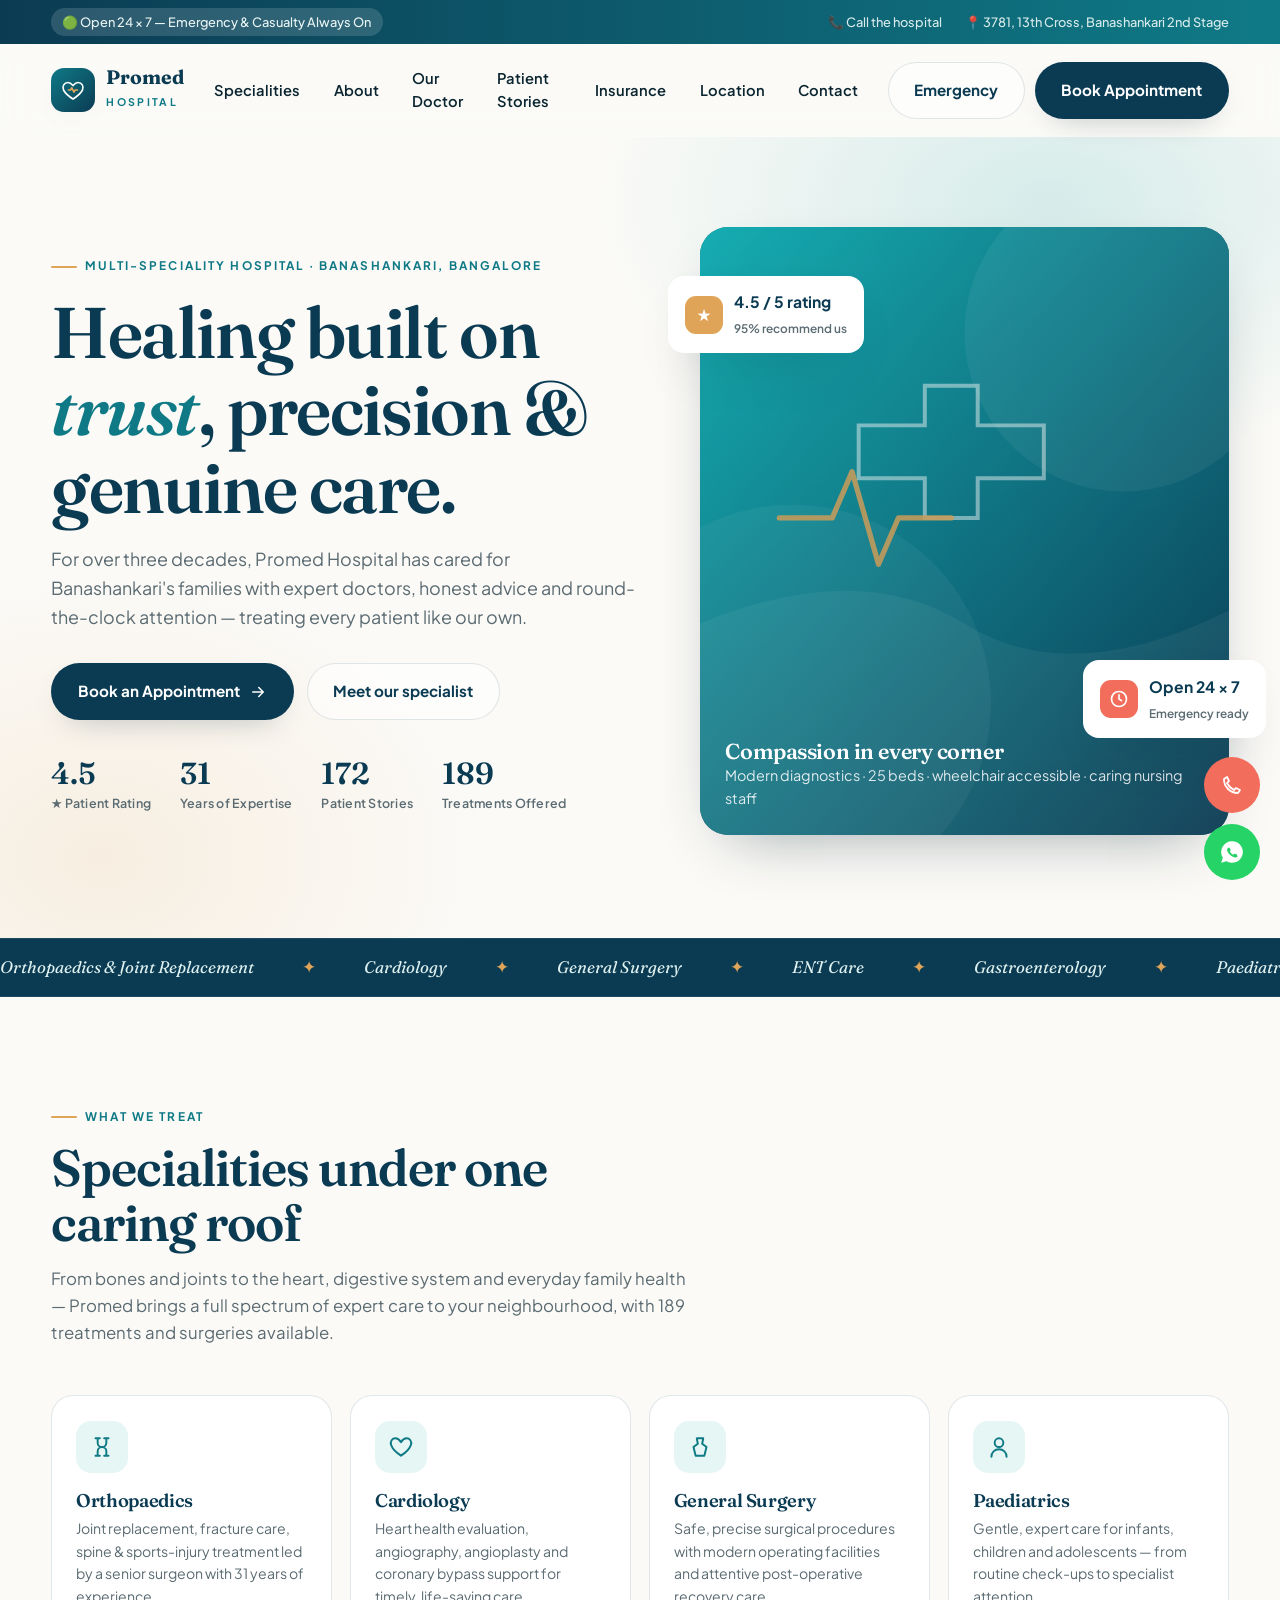
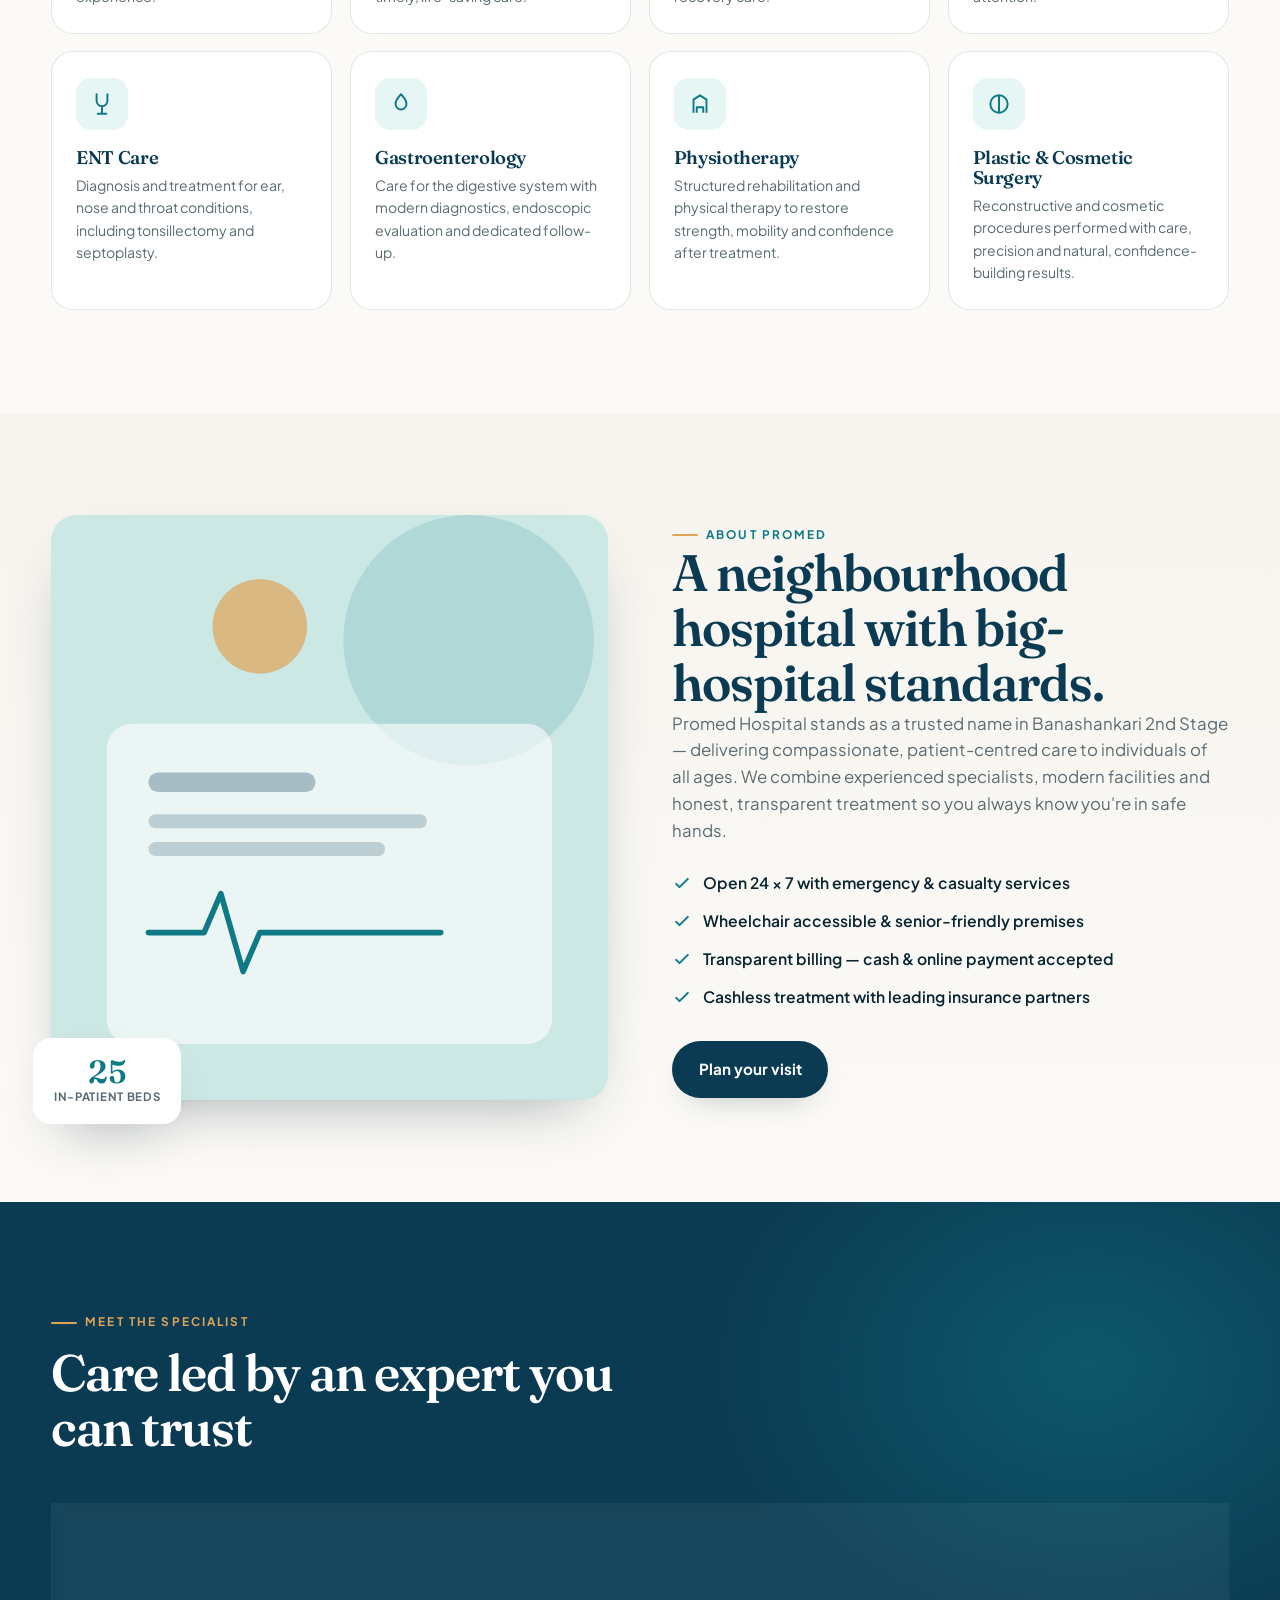
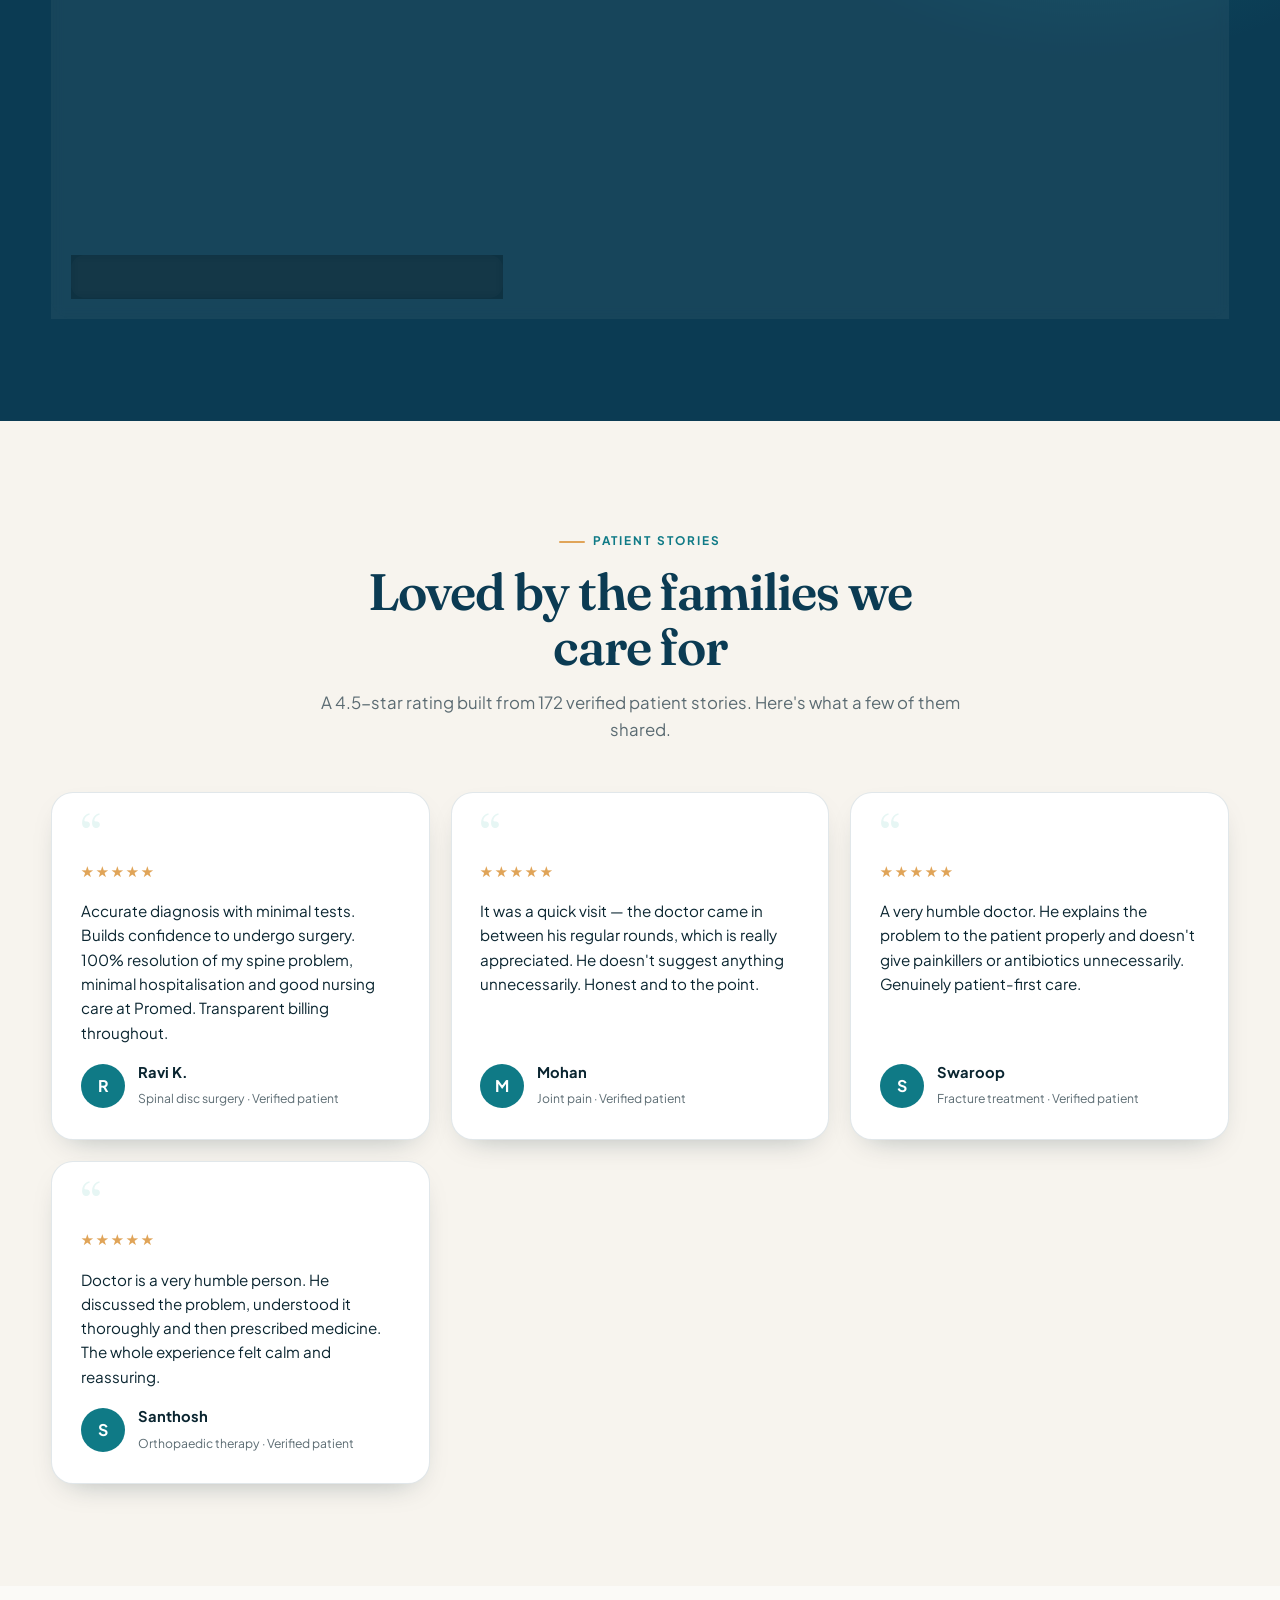
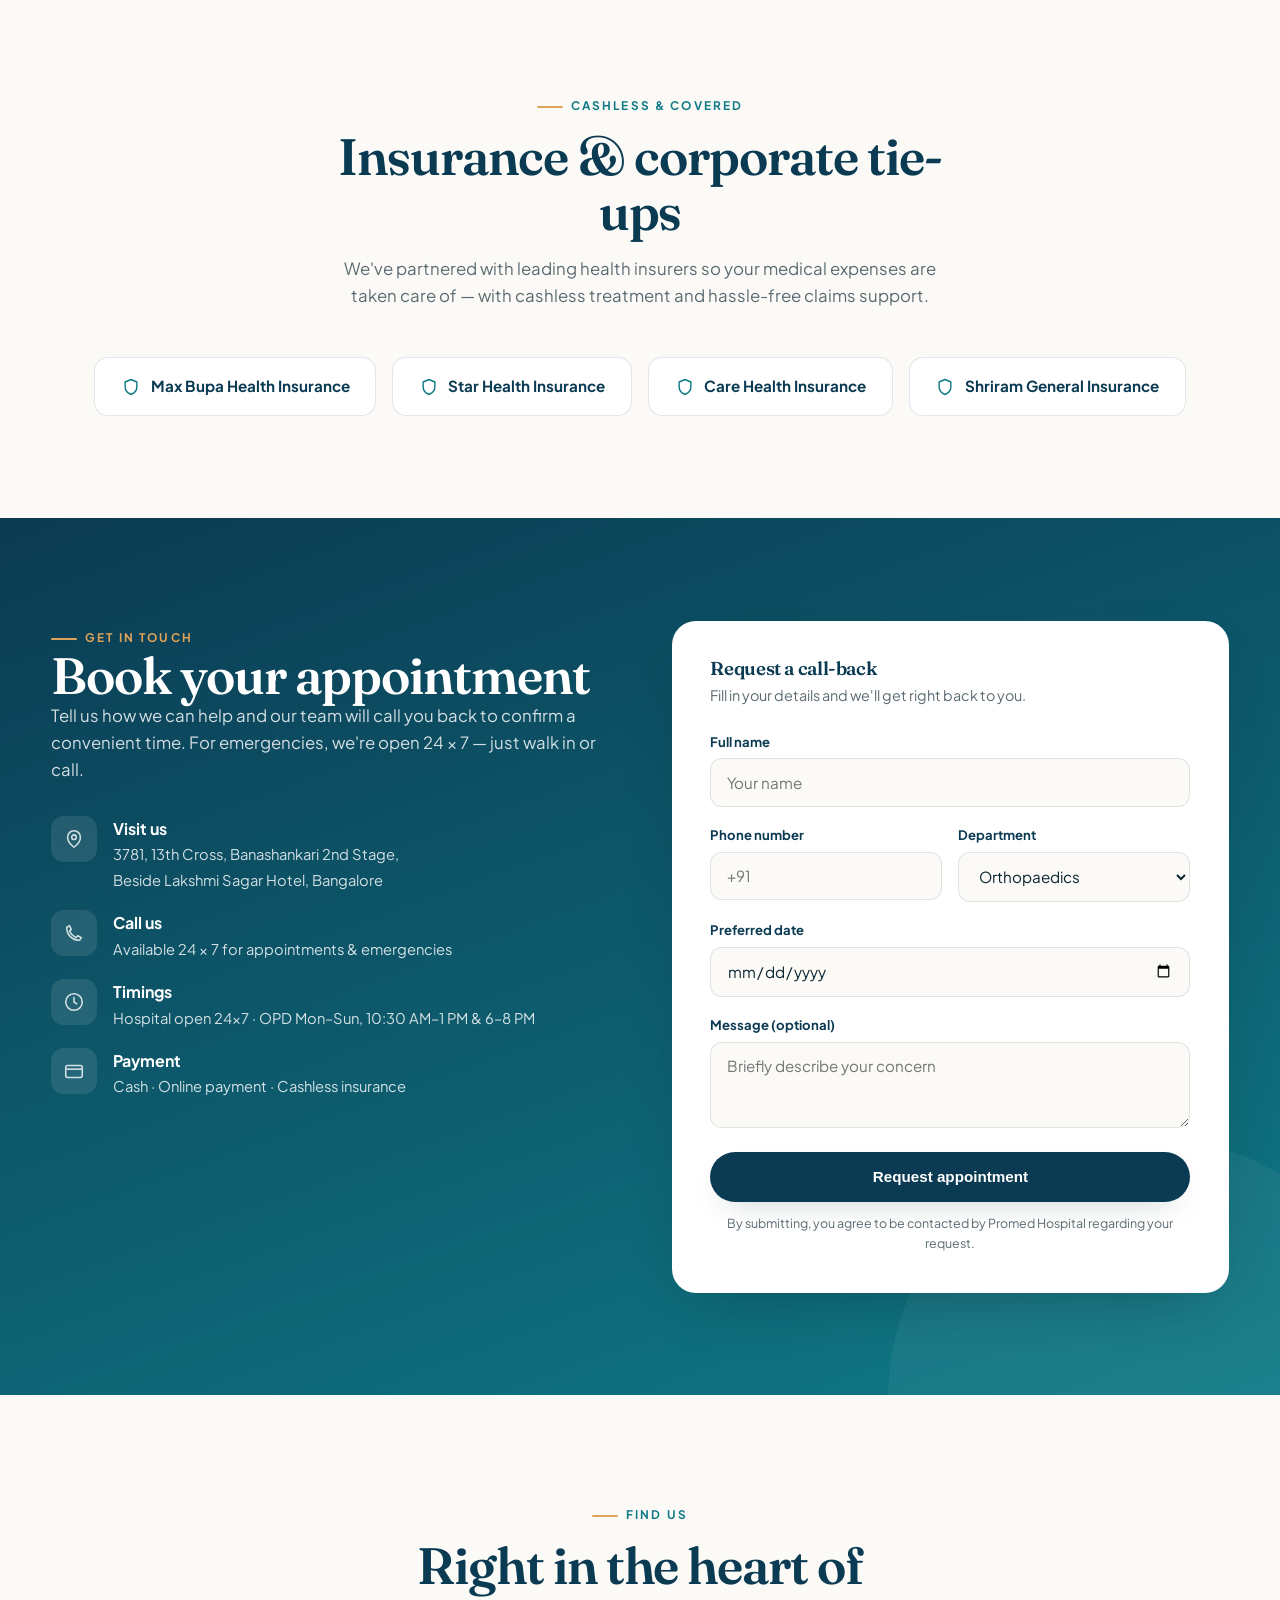
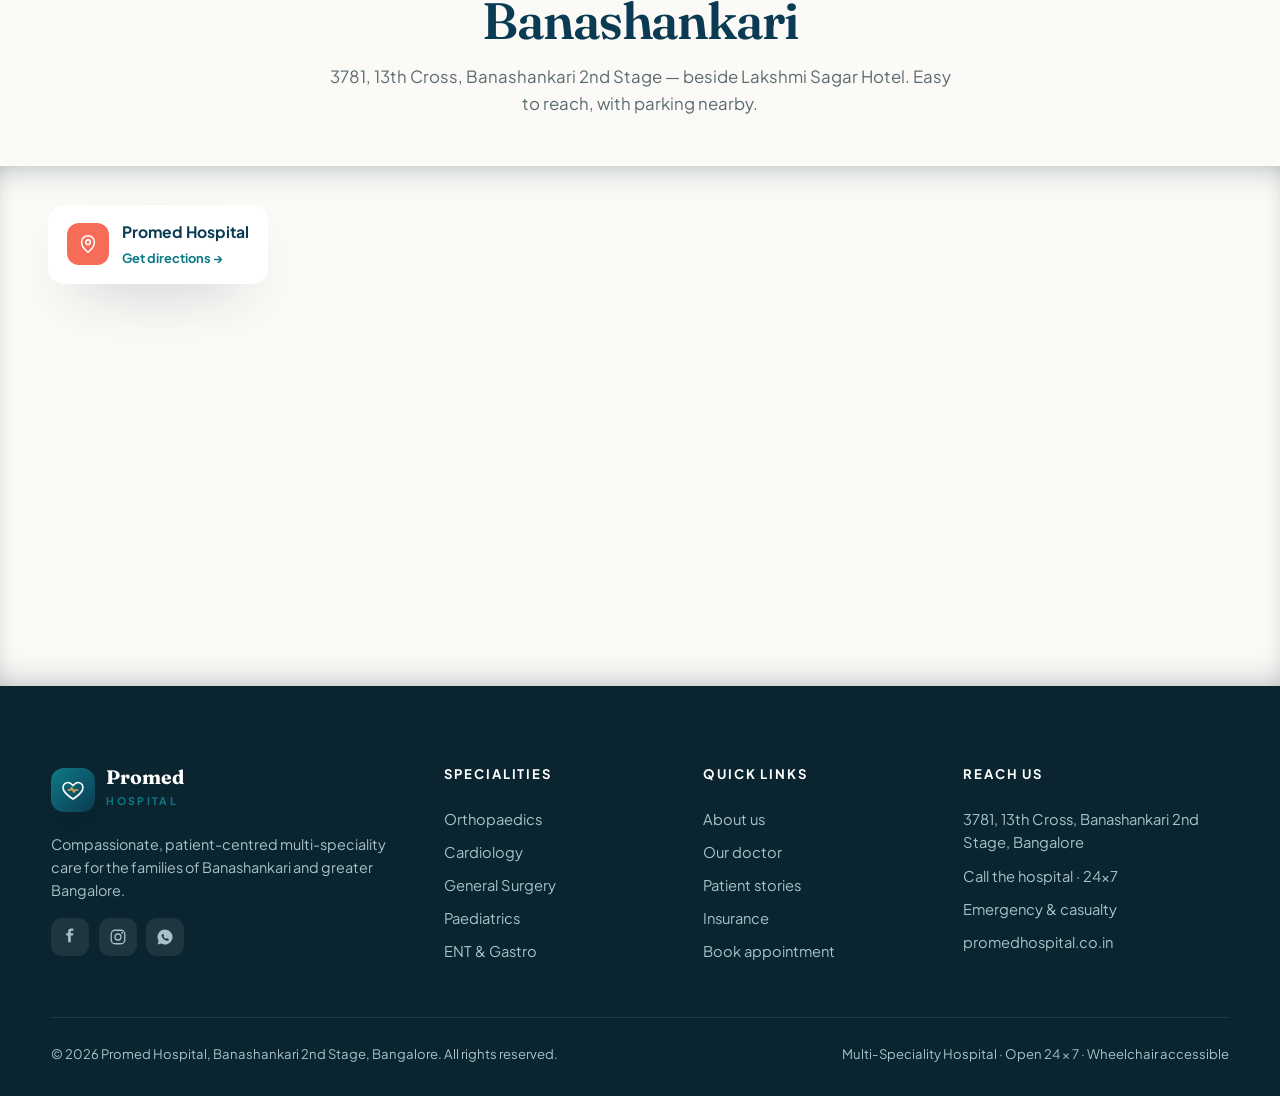
==== index.html @ 7a747cf1 "Add Promed Hospital multi-speciality website Single-file responsive site with hero, specialities, do" ====
<!DOCTYPE html>
<html lang="en">
<head>
<meta charset="UTF-8" />
<meta name="viewport" content="width=device-width, initial-scale=1.0" />
<title>Promed Hospital — Multi-Speciality Care, Banashankari, Bangalore</title>
<meta name="description" content="Promed Hospital, Banashankari 2nd Stage, Bangalore. Multi-speciality 24×7 hospital led by Dr. HP Madhusudan. Orthopaedics, joint replacement, cardiology, ENT & more. Book an appointment today." />
<meta name="theme-color" content="#0b3b53" />
<link rel="preconnect" href="https://fonts.googleapis.com" />
<link rel="preconnect" href="https://fonts.gstatic.com" crossorigin />
<link href="https://fonts.googleapis.com/css2?family=Fraunces:opsz,wght@9..144,400;9..144,500;9..144,600;9..144,700&family=Plus+Jakarta+Sans:wght@400;500;600;700;800&display=swap" rel="stylesheet" />
<style>
:root{
  --ink:#0a2530;
  --deep:#0b3b53;
  --teal:#0f7a86;
  --teal-2:#13a2a6;
  --mint:#e6f6f4;
  --sand:#f7f4ee;
  --gold:#e0a458;
  --coral:#f26d5b;
  --paper:#fbfaf7;
  --white:#ffffff;
  --muted:#5b6b72;
  --line:rgba(11,59,83,.12);
  --shadow:0 24px 60px -30px rgba(10,37,48,.45);
  --shadow-sm:0 12px 32px -18px rgba(10,37,48,.4);
  --r:22px;
  --serif:"Fraunces",Georgia,serif;
  --sans:"Plus Jakarta Sans",system-ui,sans-serif;
}
*{box-sizing:border-box;margin:0;padding:0}
html{scroll-behavior:smooth}
body{
  font-family:var(--sans);
  color:var(--ink);
  background:var(--paper);
  line-height:1.6;
  -webkit-font-smoothing:antialiased;
  overflow-x:hidden;
}
a{color:inherit;text-decoration:none}
img{max-width:100%;display:block}
.wrap{width:min(1180px,92vw);margin-inline:auto}
section{position:relative}
.eyebrow{
  display:inline-flex;align-items:center;gap:.5rem;
  font-size:.74rem;font-weight:700;letter-spacing:.18em;text-transform:uppercase;
  color:var(--teal);
}
.eyebrow::before{content:"";width:26px;height:2px;background:var(--gold);border-radius:2px}
h1,h2,h3{font-family:var(--serif);font-weight:600;line-height:1.08;letter-spacing:-.02em;color:var(--deep)}
h2{font-size:clamp(2rem,4.4vw,3.2rem)}
.lead{color:var(--muted);font-size:1.05rem;max-width:56ch}

/* ---------- buttons ---------- */
.btn{
  display:inline-flex;align-items:center;gap:.6rem;
  padding:.95rem 1.6rem;border-radius:999px;font-weight:700;font-size:.95rem;
  border:1.5px solid transparent;cursor:pointer;transition:.35s cubic-bezier(.2,.8,.2,1);
  white-space:nowrap;
}
.btn-primary{background:var(--deep);color:#fff;box-shadow:var(--shadow-sm)}
.btn-primary:hover{background:var(--teal);transform:translateY(-2px)}
.btn-gold{background:var(--gold);color:#3a2410}
.btn-gold:hover{filter:brightness(1.06);transform:translateY(-2px)}
.btn-ghost{border-color:var(--line);color:var(--deep);background:rgba(255,255,255,.5)}
.btn-ghost:hover{border-color:var(--teal);color:var(--teal)}

/* ---------- top bar ---------- */
.topbar{
  background:linear-gradient(90deg,var(--deep),var(--teal));
  color:#eaf6f5;font-size:.8rem;font-weight:500;
}
.topbar .wrap{display:flex;justify-content:space-between;align-items:center;gap:1rem;padding:.5rem 0;flex-wrap:wrap}
.topbar a{display:inline-flex;align-items:center;gap:.4rem;opacity:.92}
.topbar a:hover{opacity:1}
.topbar .pill{background:rgba(255,255,255,.14);padding:.25rem .7rem;border-radius:999px}

/* ---------- nav ---------- */
header{position:sticky;top:0;z-index:60;transition:.4s}
nav{
  background:rgba(251,250,247,.82);backdrop-filter:blur(14px);
  border-bottom:1px solid transparent;transition:.4s;
}
header.scrolled nav{border-bottom-color:var(--line);box-shadow:0 10px 30px -22px rgba(10,37,48,.5)}
.nav-inner{display:flex;align-items:center;justify-content:space-between;padding:.85rem 0;gap:1rem}
.brand{display:flex;align-items:center;gap:.7rem;font-weight:800}
.brand .mark{
  width:44px;height:44px;border-radius:13px;flex:none;position:relative;
  background:linear-gradient(135deg,var(--teal),var(--deep));
  display:grid;place-items:center;box-shadow:var(--shadow-sm);
}
.brand .mark svg{width:24px;height:24px}
.brand .txt strong{font-family:var(--serif);font-size:1.22rem;color:var(--deep);display:block;line-height:1}
.brand .txt span{font-size:.66rem;letter-spacing:.22em;text-transform:uppercase;color:var(--teal);font-weight:700}
.menu{display:flex;gap:.4rem;align-items:center}
.menu a{padding:.55rem .85rem;border-radius:10px;font-weight:600;font-size:.92rem;color:var(--ink);transition:.25s}
.menu a:hover{background:var(--mint);color:var(--teal)}
.nav-cta{display:flex;gap:.6rem;align-items:center}
.burger{display:none;flex-direction:column;gap:5px;background:none;border:0;cursor:pointer;padding:8px}
.burger span{width:24px;height:2.5px;background:var(--deep);border-radius:2px;transition:.3s}

/* ---------- hero ---------- */
.hero{padding:clamp(3rem,7vw,6rem) 0 clamp(4rem,8vw,7rem);position:relative;overflow:hidden}
.hero::before{
  content:"";position:absolute;inset:0;z-index:-2;
  background:
    radial-gradient(60% 55% at 82% 8%,rgba(19,162,166,.16),transparent 60%),
    radial-gradient(50% 60% at 8% 90%,rgba(224,164,88,.14),transparent 60%);
}
.blob{position:absolute;border-radius:50%;filter:blur(10px);z-index:-1;opacity:.5}
.hero-grid{display:grid;grid-template-columns:1.05fr .95fr;gap:clamp(2rem,5vw,4rem);align-items:center}
.hero h1{font-size:clamp(2.6rem,5.6vw,4.5rem);margin:1.1rem 0 1.2rem}
.hero h1 em{font-style:italic;color:var(--teal);position:relative}
.hero .lead{font-size:1.12rem;margin-bottom:2rem}
.hero-actions{display:flex;gap:.8rem;flex-wrap:wrap;align-items:center}
.trust{display:flex;gap:1.8rem;margin-top:2.4rem;flex-wrap:wrap}
.trust .item{display:flex;flex-direction:column}
.trust .num{font-family:var(--serif);font-size:1.9rem;color:var(--deep);font-weight:600;line-height:1}
.trust .lbl{font-size:.78rem;color:var(--muted);font-weight:600;letter-spacing:.02em;margin-top:.3rem}

/* hero visual */
.hero-visual{position:relative}
.hero-card{
  border-radius:28px;overflow:hidden;position:relative;
  aspect-ratio:4/4.6;box-shadow:var(--shadow);
  background:
    linear-gradient(180deg,rgba(11,59,83,0) 40%,rgba(11,59,83,.72)),
    linear-gradient(135deg,#0f7a86,#0b3b53);
}
.hero-card .scene{position:absolute;inset:0;opacity:.9}
.hero-card .caption{position:absolute;left:0;right:0;bottom:0;padding:1.6rem;color:#fff}
.hero-card .caption h3{color:#fff;font-size:1.35rem}
.hero-card .caption p{font-size:.9rem;opacity:.85}
.float-badge{
  position:absolute;background:var(--white);border-radius:16px;padding:.85rem 1.05rem;
  box-shadow:var(--shadow);display:flex;align-items:center;gap:.7rem;
}
.float-badge .ic{width:38px;height:38px;border-radius:11px;display:grid;place-items:center;flex:none;color:#fff}
.float-badge strong{display:block;font-size:.98rem;color:var(--deep)}
.float-badge small{color:var(--muted);font-size:.74rem;font-weight:600}
.badge-rating{top:8%;left:-6%}
.badge-24{bottom:16%;right:-7%}
@keyframes floaty{0%,100%{transform:translateY(0)}50%{transform:translateY(-11px)}}
.float-badge{animation:floaty 5s ease-in-out infinite}
.badge-24{animation-delay:1.4s}

/* marquee */
.marquee{background:var(--deep);color:#dff1ef;overflow:hidden;padding:.95rem 0;border-block:1px solid rgba(255,255,255,.08)}
.marquee-track{display:flex;gap:3rem;white-space:nowrap;animation:scroll 26s linear infinite;font-family:var(--serif);font-size:1.05rem;font-style:italic}
.marquee-track span{display:inline-flex;align-items:center;gap:3rem}
.marquee-track span::after{content:"✦";color:var(--gold);font-style:normal}
@keyframes scroll{to{transform:translateX(-50%)}}

/* ---------- section shells ---------- */
.sec{padding:clamp(4rem,8vw,7rem) 0}
.sec-head{max-width:640px;margin-bottom:3rem}
.sec-head.center{margin-inline:auto;text-align:center}
.sec-head h2{margin:.8rem 0 1rem}

/* specialties */
.spec-grid{display:grid;grid-template-columns:repeat(auto-fill,minmax(230px,1fr));gap:1.1rem}
.spec{
  background:var(--white);border:1px solid var(--line);border-radius:var(--r);
  padding:1.6rem 1.5rem;transition:.4s cubic-bezier(.2,.8,.2,1);position:relative;overflow:hidden;
}
.spec::after{content:"";position:absolute;left:0;top:0;height:100%;width:4px;background:var(--teal);transform:scaleY(0);transform-origin:bottom;transition:.4s}
.spec:hover{transform:translateY(-6px);box-shadow:var(--shadow);border-color:transparent}
.spec:hover::after{transform:scaleY(1)}
.spec .ic{width:52px;height:52px;border-radius:15px;background:var(--mint);color:var(--teal);display:grid;place-items:center;margin-bottom:1.1rem;transition:.4s}
.spec:hover .ic{background:var(--teal);color:#fff}
.spec h3{font-size:1.15rem;margin-bottom:.4rem}
.spec p{font-size:.88rem;color:var(--muted)}

/* about split */
.about{background:linear-gradient(180deg,var(--sand),var(--paper))}
.about-grid{display:grid;grid-template-columns:1fr 1fr;gap:clamp(2rem,5vw,4.5rem);align-items:center}
.about-media{position:relative}
.about-media .frame{border-radius:26px;overflow:hidden;box-shadow:var(--shadow);aspect-ratio:1/1.05;background:linear-gradient(135deg,#dcefee,#bfe3e1)}
.stat-chip{position:absolute;background:#fff;border-radius:18px;padding:1.1rem 1.3rem;box-shadow:var(--shadow);text-align:center}
.stat-chip .n{font-family:var(--serif);font-size:2rem;color:var(--teal);font-weight:600;line-height:1}
.stat-chip .t{font-size:.72rem;color:var(--muted);font-weight:700;text-transform:uppercase;letter-spacing:.06em}
.about ul.ticks{list-style:none;margin:1.6rem 0 2rem;display:grid;gap:.8rem}
.about ul.ticks li{display:flex;gap:.7rem;font-weight:600;color:var(--ink);font-size:.98rem}
.about ul.ticks li svg{flex:none;color:var(--teal);margin-top:3px}

/* doctor */
.doctor{background:var(--deep);color:#eaf6f5;overflow:hidden}
.doctor::before{content:"";position:absolute;inset:0;background:radial-gradient(50% 60% at 85% 20%,rgba(19,162,166,.28),transparent 60%);z-index:0}
.doctor .wrap{position:relative;z-index:1}
.doctor h2{color:#fff}
.doc-card{
  display:grid;grid-template-columns:.8fr 1.2fr;gap:0;border-radius:var(--r);overflow:hidden;
  background:rgba(255,255,255,.05);border:1px solid rgba(255,255,255,.12);backdrop-filter:blur(6px);
}
.doc-photo{background:linear-gradient(160deg,#13a2a6,#0b3b53);min-height:340px;position:relative;display:grid;place-items:center}
.doc-photo .avatar{width:150px;height:150px;border-radius:50%;background:rgba(255,255,255,.12);border:2px solid rgba(255,255,255,.3);display:grid;place-items:center;font-family:var(--serif);font-size:3.4rem;color:#fff}
.doc-photo .exp{position:absolute;bottom:1.2rem;left:1.2rem;right:1.2rem;background:rgba(10,37,48,.55);border-radius:14px;padding:.7rem 1rem;font-size:.82rem;text-align:center;backdrop-filter:blur(4px)}
.doc-info{padding:clamp(1.6rem,3vw,2.6rem)}
.doc-info h3{color:#fff;font-size:1.8rem}
.doc-info .role{color:var(--gold);font-weight:700;font-size:.9rem;letter-spacing:.04em;margin:.3rem 0 1rem}
.doc-info .qual{opacity:.85;font-size:.95rem;margin-bottom:1.4rem}
.doc-meta{display:flex;gap:1.6rem;flex-wrap:wrap;margin-bottom:1.6rem}
.doc-meta .m .v{font-family:var(--serif);font-size:1.5rem;color:#fff}
.doc-meta .m .k{font-size:.74rem;opacity:.7;text-transform:uppercase;letter-spacing:.06em;font-weight:700}
.doc-hours{background:rgba(255,255,255,.07);border-radius:12px;padding:.9rem 1.1rem;font-size:.88rem;margin-bottom:1.5rem;display:flex;gap:.7rem;align-items:center}

/* stories */
.stories{background:var(--sand)}
.story-grid{display:grid;grid-template-columns:repeat(auto-fit,minmax(300px,1fr));gap:1.3rem}
.story{
  background:#fff;border-radius:var(--r);padding:1.8rem;box-shadow:var(--shadow-sm);
  border:1px solid var(--line);display:flex;flex-direction:column;gap:1rem;position:relative;
}
.story .quote{font-family:var(--serif);font-size:3.4rem;color:var(--mint);line-height:.5;height:22px}
.story p{font-size:.95rem;color:var(--ink)}
.story .who{display:flex;align-items:center;gap:.8rem;margin-top:auto}
.story .who .av{width:44px;height:44px;border-radius:50%;background:var(--teal);color:#fff;display:grid;place-items:center;font-weight:700;flex:none}
.story .who strong{display:block;font-size:.92rem}
.story .who small{color:var(--muted);font-size:.76rem}
.stars{color:var(--gold);font-size:.9rem;letter-spacing:2px}

/* insurance */
.ins-grid{display:flex;flex-wrap:wrap;gap:1rem;justify-content:center}
.ins{
  background:#fff;border:1px solid var(--line);border-radius:14px;padding:1rem 1.6rem;font-weight:700;
  color:var(--deep);display:flex;align-items:center;gap:.6rem;transition:.3s;font-size:.95rem;
}
.ins:hover{border-color:var(--teal);color:var(--teal);transform:translateY(-3px)}
.ins svg{color:var(--teal)}

/* appointment / contact */
.book{background:linear-gradient(160deg,var(--deep),var(--teal));color:#fff;overflow:hidden;position:relative}
.book::after{content:"";position:absolute;right:-10%;bottom:-30%;width:520px;height:520px;border-radius:50%;background:rgba(255,255,255,.05)}
.book-grid{display:grid;grid-template-columns:1fr 1fr;gap:clamp(2rem,5vw,4rem);align-items:start;position:relative;z-index:1}
.book h2{color:#fff}
.book .lead{color:rgba(255,255,255,.82)}
.contact-list{display:grid;gap:1.1rem;margin-top:2rem}
.contact-list .row{display:flex;gap:1rem;align-items:flex-start}
.contact-list .ic{width:46px;height:46px;border-radius:13px;background:rgba(255,255,255,.12);display:grid;place-items:center;flex:none}
.contact-list .row strong{display:block;font-size:1rem}
.contact-list .row span{opacity:.82;font-size:.92rem}
form.card{background:#fff;border-radius:24px;padding:clamp(1.6rem,3vw,2.4rem);box-shadow:var(--shadow);color:var(--ink)}
form.card h3{color:var(--deep);margin-bottom:.3rem}
form.card p.sub{color:var(--muted);font-size:.9rem;margin-bottom:1.5rem}
.field{margin-bottom:1.1rem}
.field label{display:block;font-size:.82rem;font-weight:700;color:var(--deep);margin-bottom:.4rem}
.field input,.field select,.field textarea{
  width:100%;padding:.85rem 1rem;border:1.5px solid var(--line);border-radius:12px;
  font-family:inherit;font-size:.95rem;background:var(--paper);transition:.25s;color:var(--ink);
}
.field input:focus,.field select:focus,.field textarea:focus{outline:none;border-color:var(--teal);background:#fff;box-shadow:0 0 0 4px rgba(19,162,166,.12)}
.two{display:grid;grid-template-columns:1fr 1fr;gap:1rem}
.form-note{font-size:.78rem;color:var(--muted);margin-top:.8rem;text-align:center}
.form-ok{display:none;background:var(--mint);color:var(--teal);border-radius:12px;padding:1rem;font-weight:600;font-size:.92rem;margin-top:1rem;text-align:center}

/* map */
.mapsec{padding:clamp(4rem,8vw,7rem) 0 0}
.map-frame{position:relative;margin-top:1rem;height:clamp(340px,50vw,520px);width:100%;overflow:hidden;filter:saturate(1.05)}
.map-frame iframe{width:100%;height:100%;display:block;filter:grayscale(.15) contrast(1.03)}
.map-frame::before{content:"";position:absolute;inset:0;pointer-events:none;box-shadow:inset 0 18px 40px -30px rgba(10,37,48,.6),inset 0 -18px 40px -30px rgba(10,37,48,.6);z-index:2}
.map-pin{
  position:absolute;left:clamp(1rem,4vw,3rem);top:clamp(1rem,4vw,2.4rem);z-index:3;
  background:#fff;border-radius:16px;padding:.9rem 1.2rem;box-shadow:var(--shadow);
  display:flex;align-items:center;gap:.8rem;transition:.3s;
}
.map-pin:hover{transform:translateY(-3px)}
.map-pin .mp-ic{width:42px;height:42px;border-radius:12px;background:var(--coral);display:grid;place-items:center;flex:none}
.map-pin strong{display:block;font-size:.98rem;color:var(--deep)}
.map-pin small{color:var(--teal);font-size:.8rem;font-weight:700}

/* footer */
footer{background:var(--ink);color:#a9c2c9;padding:clamp(3rem,6vw,5rem) 0 2rem}
.foot-grid{display:grid;grid-template-columns:1.6fr 1fr 1fr 1.2fr;gap:2.4rem;margin-bottom:3rem}
footer h4{color:#fff;font-family:var(--sans);font-size:.82rem;letter-spacing:.14em;text-transform:uppercase;margin-bottom:1.2rem;font-weight:700}
footer a{display:block;padding:.3rem 0;font-size:.92rem;transition:.25s}
footer a:hover{color:var(--teal-2)}
.foot-brand .brand .txt strong{color:#fff}
.foot-brand p{font-size:.9rem;margin:1rem 0;max-width:34ch}
.socials{display:flex;gap:.6rem}
.socials a{width:38px;height:38px;border-radius:11px;background:rgba(255,255,255,.08);display:grid;place-items:center;padding:0}
.socials a:hover{background:var(--teal)}
.foot-bottom{border-top:1px solid rgba(255,255,255,.1);padding-top:1.6rem;display:flex;justify-content:space-between;gap:1rem;flex-wrap:wrap;font-size:.82rem}

/* floating call */
.fab{position:fixed;right:20px;bottom:20px;z-index:70;display:flex;flex-direction:column;gap:.7rem}
.fab a{width:56px;height:56px;border-radius:50%;display:grid;place-items:center;box-shadow:var(--shadow);color:#fff;transition:.3s}
.fab .call{background:var(--coral)}
.fab .wa{background:#25d366}
.fab a:hover{transform:scale(1.08)}
.fab a::after{content:attr(data-tip);position:absolute;right:66px;background:var(--ink);color:#fff;font-size:.76rem;padding:.4rem .7rem;border-radius:8px;white-space:nowrap;opacity:0;pointer-events:none;transition:.25s;font-weight:600}
.fab a:hover::after{opacity:1}

/* reveal */
.reveal{opacity:0;transform:translateY(28px);transition:.8s cubic-bezier(.2,.8,.2,1)}
.reveal.in{opacity:1;transform:none}

/* responsive */
@media(max-width:960px){
  .hero-grid,.about-grid,.book-grid,.doc-card{grid-template-columns:1fr}
  .doc-photo{min-height:260px}
  .foot-grid{grid-template-columns:1fr 1fr}
  .badge-rating{left:2%}
  .badge-24{right:2%}
}
@media(max-width:720px){
  .menu,.nav-cta .btn-ghost{display:none}
  .burger{display:flex}
  .menu.open{display:flex;position:absolute;top:100%;left:0;right:0;flex-direction:column;background:var(--paper);padding:1rem 6vw 1.4rem;border-bottom:1px solid var(--line);box-shadow:var(--shadow)}
  .menu.open a{padding:.8rem 0;border-bottom:1px solid var(--line)}
  .two{grid-template-columns:1fr}
  .foot-grid{grid-template-columns:1fr}
  .topbar .wrap{justify-content:center}
  .hero h1{font-size:2.5rem}
}
@media(prefers-reduced-motion:reduce){*{animation:none!important;transition:none!important}.reveal{opacity:1;transform:none}}
</style>
</head>
<body>

<!-- top bar -->
<div class="topbar">
  <div class="wrap">
    <span class="pill">🟢 Open 24 × 7 — Emergency &amp; Casualty Always On</span>
    <div style="display:flex;gap:1.4rem;flex-wrap:wrap">
      <a href="tel:+918000000000">📞 Call the hospital</a>
      <a href="https://maps.google.com/?q=Promed+Hospital+Banashankari+2nd+Stage+Bangalore" target="_blank" rel="noopener">📍 3781, 13th Cross, Banashankari 2nd Stage</a>
    </div>
  </div>
</div>

<!-- nav -->
<header id="top">
  <nav>
    <div class="wrap nav-inner">
      <a href="#top" class="brand">
        <span class="mark">
          <svg viewBox="0 0 24 24" fill="none"><path d="M12 21s-7-4.35-9.5-9C1 8.5 3 4.5 7 4.5c2 0 3.4 1.2 5 3 1.6-1.8 3-3 5-3 4 0 6 4 4.5 7.5C19 16.65 12 21 12 21Z" stroke="#fff" stroke-width="1.6"/><path d="M7.5 12h2l1.2-2.2L13 14l1.2-2h2.3" stroke="#e0a458" stroke-width="1.7" stroke-linecap="round" stroke-linejoin="round"/></svg>
        </span>
        <span class="txt"><strong>Promed</strong><span>Hospital</span></span>
      </a>
      <div class="menu" id="menu">
        <a href="#specialties">Specialities</a>
        <a href="#about">About</a>
        <a href="#doctor">Our Doctor</a>
        <a href="#stories">Patient Stories</a>
        <a href="#insurance">Insurance</a>
        <a href="#map">Location</a>
        <a href="#book">Contact</a>
      </div>
      <div class="nav-cta">
        <a href="tel:+918000000000" class="btn btn-ghost">Emergency</a>
        <a href="#book" class="btn btn-primary">Book Appointment</a>
        <button class="burger" id="burger" aria-label="Menu"><span></span><span></span><span></span></button>
      </div>
    </div>
  </nav>
</header>

<!-- hero -->
<section class="hero">
  <div class="wrap hero-grid">
    <div class="hero-copy reveal">
      <span class="eyebrow">Multi-Speciality Hospital · Banashankari, Bangalore</span>
      <h1>Healing built on <em>trust</em>, precision &amp; genuine care.</h1>
      <p class="lead">For over three decades, Promed Hospital has cared for Banashankari's families with expert doctors, honest advice and round-the-clock attention — treating every patient like our own.</p>
      <div class="hero-actions">
        <a href="#book" class="btn btn-primary">Book an Appointment
          <svg width="18" height="18" viewBox="0 0 24 24" fill="none"><path d="M5 12h14M13 6l6 6-6 6" stroke="currentColor" stroke-width="2" stroke-linecap="round" stroke-linejoin="round"/></svg>
        </a>
        <a href="#doctor" class="btn btn-ghost">Meet our specialist</a>
      </div>
      <div class="trust">
        <div class="item"><span class="num" data-count="4.5" data-dec="1">4.5</span><span class="lbl">★ Patient Rating</span></div>
        <div class="item"><span class="num" data-count="31">31</span><span class="lbl">Years of Expertise</span></div>
        <div class="item"><span class="num" data-count="172">172</span><span class="lbl">Patient Stories</span></div>
        <div class="item"><span class="num" data-count="189">189</span><span class="lbl">Treatments Offered</span></div>
      </div>
    </div>
    <div class="hero-visual reveal">
      <div class="hero-card">
        <svg class="scene" viewBox="0 0 400 460" preserveAspectRatio="xMidYMid slice" xmlns="http://www.w3.org/2000/svg">
          <defs>
            <linearGradient id="g1" x1="0" y1="0" x2="1" y2="1"><stop offset="0" stop-color="#17b3b7"/><stop offset="1" stop-color="#0b3b53"/></linearGradient>
          </defs>
          <rect width="400" height="460" fill="url(#g1)"/>
          <circle cx="320" cy="80" r="120" fill="#ffffff" opacity="0.06"/>
          <circle cx="70" cy="360" r="150" fill="#ffffff" opacity="0.05"/>
          <path d="M0 300 Q120 250 200 300 T400 290 V460 H0 Z" fill="#ffffff" opacity="0.06"/>
          <g stroke="#ffffff" stroke-width="3" opacity="0.5" fill="none">
            <path d="M120 150 h50 v-30 h40 v30 h50 v40 h-50 v30 h-40 v-30 h-50 z"/>
          </g>
          <g opacity="0.85">
            <path d="M60 220 h40 l15 -35 20 70 15 -35 h40" stroke="#e0a458" stroke-width="4" fill="none" stroke-linecap="round" stroke-linejoin="round"/>
          </g>
        </svg>
        <div class="caption">
          <h3>Compassion in every corner</h3>
          <p>Modern diagnostics · 25 beds · wheelchair accessible · caring nursing staff</p>
        </div>
      </div>
      <div class="float-badge badge-rating">
        <span class="ic" style="background:var(--gold)">★</span>
        <span><strong>4.5 / 5 rating</strong><small>95% recommend us</small></span>
      </div>
      <div class="float-badge badge-24">
        <span class="ic" style="background:var(--coral)">
          <svg width="20" height="20" viewBox="0 0 24 24" fill="none"><path d="M12 7v5l3 2" stroke="#fff" stroke-width="2" stroke-linecap="round"/><circle cx="12" cy="12" r="9" stroke="#fff" stroke-width="2"/></svg>
        </span>
        <span><strong>Open 24 × 7</strong><small>Emergency ready</small></span>
      </div>
    </div>
  </div>
</section>

<!-- marquee -->
<div class="marquee" aria-hidden="true">
  <div class="marquee-track">
    <span>Orthopaedics &amp; Joint Replacement</span><span>Cardiology</span><span>General Surgery</span><span>ENT Care</span><span>Gastroenterology</span><span>Paediatrics</span><span>Physiotherapy</span><span>Plastic &amp; Cosmetic Surgery</span>
    <span>Orthopaedics &amp; Joint Replacement</span><span>Cardiology</span><span>General Surgery</span><span>ENT Care</span><span>Gastroenterology</span><span>Paediatrics</span><span>Physiotherapy</span><span>Plastic &amp; Cosmetic Surgery</span>
  </div>
</div>

<!-- specialties -->
<section class="sec" id="specialties">
  <div class="wrap">
    <div class="sec-head reveal">
      <span class="eyebrow">What we treat</span>
      <h2>Specialities under one caring roof</h2>
      <p class="lead">From bones and joints to the heart, digestive system and everyday family health — Promed brings a full spectrum of expert care to your neighbourhood, with 189 treatments and surgeries available.</p>
    </div>
    <div class="spec-grid">
      <article class="spec reveal">
        <div class="ic"><svg width="26" height="26" viewBox="0 0 24 24" fill="none"><path d="M8 4v4a4 4 0 0 0 8 0V4M8 20v-4a4 4 0 0 1 8 0v4M6 4h4M14 4h4M6 20h4M14 20h4" stroke="currentColor" stroke-width="1.8" stroke-linecap="round"/></svg></div>
        <h3>Orthopaedics</h3>
        <p>Joint replacement, fracture care, spine &amp; sports-injury treatment led by a senior surgeon with 31 years of experience.</p>
      </article>
      <article class="spec reveal">
        <div class="ic"><svg width="26" height="26" viewBox="0 0 24 24" fill="none"><path d="M12 20s-7-4.5-9-9.5C1.5 6.5 4 4 7 4c2 0 3.5 1.5 5 3.5C13.5 5.5 15 4 17 4c3 0 5.5 2.5 4 6.5-2 5-9 9.5-9 9.5Z" stroke="currentColor" stroke-width="1.8" stroke-linejoin="round"/></svg></div>
        <h3>Cardiology</h3>
        <p>Heart health evaluation, angiography, angioplasty and coronary bypass support for timely, life-saving care.</p>
      </article>
      <article class="spec reveal">
        <div class="ic"><svg width="26" height="26" viewBox="0 0 24 24" fill="none"><path d="M9 4h6l-1 5 4 3-2 8H8l-2-8 4-3-1-5Z" stroke="currentColor" stroke-width="1.8" stroke-linejoin="round"/></svg></div>
        <h3>General Surgery</h3>
        <p>Safe, precise surgical procedures with modern operating facilities and attentive post-operative recovery care.</p>
      </article>
      <article class="spec reveal">
        <div class="ic"><svg width="26" height="26" viewBox="0 0 24 24" fill="none"><circle cx="12" cy="8" r="4" stroke="currentColor" stroke-width="1.8"/><path d="M5 21c0-4 3-7 7-7s7 3 7 7" stroke="currentColor" stroke-width="1.8" stroke-linecap="round"/></svg></div>
        <h3>Paediatrics</h3>
        <p>Gentle, expert care for infants, children and adolescents — from routine check-ups to specialist attention.</p>
      </article>
      <article class="spec reveal">
        <div class="ic"><svg width="26" height="26" viewBox="0 0 24 24" fill="none"><path d="M7 3v6a5 5 0 0 0 10 0V3M12 14v7M8 21h8" stroke="currentColor" stroke-width="1.8" stroke-linecap="round"/></svg></div>
        <h3>ENT Care</h3>
        <p>Diagnosis and treatment for ear, nose and throat conditions, including tonsillectomy and septoplasty.</p>
      </article>
      <article class="spec reveal">
        <div class="ic"><svg width="26" height="26" viewBox="0 0 24 24" fill="none"><path d="M12 3c3 3 5 6 5 9a5 5 0 0 1-10 0c0-3 2-6 5-9Z" stroke="currentColor" stroke-width="1.8" stroke-linejoin="round"/></svg></div>
        <h3>Gastroenterology</h3>
        <p>Care for the digestive system with modern diagnostics, endoscopic evaluation and dedicated follow-up.</p>
      </article>
      <article class="spec reveal">
        <div class="ic"><svg width="26" height="26" viewBox="0 0 24 24" fill="none"><path d="M6 20V8l6-4 6 4v12M9 20v-5h6v5" stroke="currentColor" stroke-width="1.8" stroke-linejoin="round"/></svg></div>
        <h3>Physiotherapy</h3>
        <p>Structured rehabilitation and physical therapy to restore strength, mobility and confidence after treatment.</p>
      </article>
      <article class="spec reveal">
        <div class="ic"><svg width="26" height="26" viewBox="0 0 24 24" fill="none"><path d="M4 12a8 8 0 0 1 16 0M4 12a8 8 0 0 0 16 0M12 4v16" stroke="currentColor" stroke-width="1.8" stroke-linecap="round"/></svg></div>
        <h3>Plastic &amp; Cosmetic Surgery</h3>
        <p>Reconstructive and cosmetic procedures performed with care, precision and natural, confidence-building results.</p>
      </article>
    </div>
  </div>
</section>

<!-- about -->
<section class="sec about" id="about">
  <div class="wrap about-grid">
    <div class="about-media reveal">
      <div class="frame">
        <svg viewBox="0 0 400 420" preserveAspectRatio="xMidYMid slice" xmlns="http://www.w3.org/2000/svg">
          <rect width="400" height="420" fill="#cbe8e5"/>
          <circle cx="300" cy="90" r="90" fill="#0f7a86" opacity="0.15"/>
          <rect x="40" y="150" width="320" height="230" rx="18" fill="#ffffff" opacity="0.6"/>
          <rect x="70" y="185" width="120" height="14" rx="7" fill="#0b3b53" opacity="0.3"/>
          <rect x="70" y="215" width="200" height="10" rx="5" fill="#0b3b53" opacity="0.2"/>
          <rect x="70" y="235" width="170" height="10" rx="5" fill="#0b3b53" opacity="0.2"/>
          <path d="M70 300 h40 l12 -28 16 56 12 -28 h130" stroke="#0f7a86" stroke-width="4" fill="none" stroke-linecap="round" stroke-linejoin="round"/>
          <circle cx="150" cy="80" r="34" fill="#e0a458" opacity="0.7"/>
        </svg>
      </div>
      <div class="stat-chip" style="bottom:-24px;left:-18px">
        <div class="n">25</div><div class="t">In-patient Beds</div>
      </div>
    </div>
    <div class="about-copy reveal">
      <span class="eyebrow">About Promed</span>
      <h2>A neighbourhood hospital with big-hospital standards.</h2>
      <p class="lead">Promed Hospital stands as a trusted name in Banashankari 2nd Stage — delivering compassionate, patient-centred care to individuals of all ages. We combine experienced specialists, modern facilities and honest, transparent treatment so you always know you're in safe hands.</p>
      <ul class="ticks">
        <li><svg width="20" height="20" viewBox="0 0 24 24" fill="none"><path d="m5 13 4 4L19 7" stroke="currentColor" stroke-width="2.4" stroke-linecap="round" stroke-linejoin="round"/></svg>Open 24 × 7 with emergency &amp; casualty services</li>
        <li><svg width="20" height="20" viewBox="0 0 24 24" fill="none"><path d="m5 13 4 4L19 7" stroke="currentColor" stroke-width="2.4" stroke-linecap="round" stroke-linejoin="round"/></svg>Wheelchair accessible &amp; senior-friendly premises</li>
        <li><svg width="20" height="20" viewBox="0 0 24 24" fill="none"><path d="m5 13 4 4L19 7" stroke="currentColor" stroke-width="2.4" stroke-linecap="round" stroke-linejoin="round"/></svg>Transparent billing — cash &amp; online payment accepted</li>
        <li><svg width="20" height="20" viewBox="0 0 24 24" fill="none"><path d="m5 13 4 4L19 7" stroke="currentColor" stroke-width="2.4" stroke-linecap="round" stroke-linejoin="round"/></svg>Cashless treatment with leading insurance partners</li>
      </ul>
      <a href="#book" class="btn btn-primary">Plan your visit</a>
    </div>
  </div>
</section>

<!-- doctor -->
<section class="sec doctor" id="doctor">
  <div class="wrap">
    <div class="sec-head reveal" style="max-width:600px">
      <span class="eyebrow" style="color:var(--gold)">Meet the specialist</span>
      <h2>Care led by an expert you can trust</h2>
    </div>
    <div class="doc-card reveal">
      <div class="doc-photo">
        <div class="avatar">HM</div>
        <div class="exp">🩺 31 years of clinical &amp; surgical experience</div>
      </div>
      <div class="doc-info">
        <h3>Dr. HP Madhusudan</h3>
        <div class="role">Joint Replacement &amp; Orthopaedic Surgeon</div>
        <div class="qual">MBBS · MS (Orthopaedics) · M.Ch (Orthopaedics)</div>
        <div class="doc-meta">
          <div class="m"><div class="v">95%</div><div class="k">Recommended</div></div>
          <div class="m"><div class="v">143</div><div class="k">Patient Votes</div></div>
          <div class="m"><div class="v">₹450</div><div class="k">Consultation</div></div>
        </div>
        <div class="doc-hours">
          <svg width="20" height="20" viewBox="0 0 24 24" fill="none"><circle cx="12" cy="12" r="9" stroke="#e0a458" stroke-width="1.8"/><path d="M12 7v5l3 2" stroke="#e0a458" stroke-width="1.8" stroke-linecap="round"/></svg>
          <span><strong>Mon – Sun</strong> &nbsp;·&nbsp; 10:30 AM – 1:00 PM &nbsp;&amp;&nbsp; 6:00 PM – 8:00 PM</span>
        </div>
        <a href="#book" class="btn btn-gold">Book with Dr. Madhusudan</a>
      </div>
    </div>
  </div>
</section>

<!-- stories -->
<section class="sec stories" id="stories">
  <div class="wrap">
    <div class="sec-head center reveal">
      <span class="eyebrow">Patient stories</span>
      <h2>Loved by the families we care for</h2>
      <p class="lead" style="margin-inline:auto">A 4.5-star rating built from 172 verified patient stories. Here's what a few of them shared.</p>
    </div>
    <div class="story-grid">
      <article class="story reveal">
        <div class="quote">“</div>
        <div class="stars">★★★★★</div>
        <p>Accurate diagnosis with minimal tests. Builds confidence to undergo surgery. 100% resolution of my spine problem, minimal hospitalisation and good nursing care at Promed. Transparent billing throughout.</p>
        <div class="who"><span class="av">R</span><span><strong>Ravi K.</strong><small>Spinal disc surgery · Verified patient</small></span></div>
      </article>
      <article class="story reveal">
        <div class="quote">“</div>
        <div class="stars">★★★★★</div>
        <p>It was a quick visit — the doctor came in between his regular rounds, which is really appreciated. He doesn't suggest anything unnecessarily. Honest and to the point.</p>
        <div class="who"><span class="av">M</span><span><strong>Mohan</strong><small>Joint pain · Verified patient</small></span></div>
      </article>
      <article class="story reveal">
        <div class="quote">“</div>
        <div class="stars">★★★★★</div>
        <p>A very humble doctor. He explains the problem to the patient properly and doesn't give painkillers or antibiotics unnecessarily. Genuinely patient-first care.</p>
        <div class="who"><span class="av">S</span><span><strong>Swaroop</strong><small>Fracture treatment · Verified patient</small></span></div>
      </article>
      <article class="story reveal">
        <div class="quote">“</div>
        <div class="stars">★★★★★</div>
        <p>Doctor is a very humble person. He discussed the problem, understood it thoroughly and then prescribed medicine. The whole experience felt calm and reassuring.</p>
        <div class="who"><span class="av">S</span><span><strong>Santhosh</strong><small>Orthopaedic therapy · Verified patient</small></span></div>
      </article>
    </div>
  </div>
</section>

<!-- insurance -->
<section class="sec" id="insurance">
  <div class="wrap">
    <div class="sec-head center reveal">
      <span class="eyebrow">Cashless &amp; covered</span>
      <h2>Insurance &amp; corporate tie-ups</h2>
      <p class="lead" style="margin-inline:auto">We've partnered with leading health insurers so your medical expenses are taken care of — with cashless treatment and hassle-free claims support.</p>
    </div>
    <div class="ins-grid reveal">
      <div class="ins"><svg width="20" height="20" viewBox="0 0 24 24" fill="none"><path d="M12 3l7 3v6c0 5-3.5 7.5-7 9-3.5-1.5-7-4-7-9V6l7-3Z" stroke="currentColor" stroke-width="1.7" stroke-linejoin="round"/></svg>Max Bupa Health Insurance</div>
      <div class="ins"><svg width="20" height="20" viewBox="0 0 24 24" fill="none"><path d="M12 3l7 3v6c0 5-3.5 7.5-7 9-3.5-1.5-7-4-7-9V6l7-3Z" stroke="currentColor" stroke-width="1.7" stroke-linejoin="round"/></svg>Star Health Insurance</div>
      <div class="ins"><svg width="20" height="20" viewBox="0 0 24 24" fill="none"><path d="M12 3l7 3v6c0 5-3.5 7.5-7 9-3.5-1.5-7-4-7-9V6l7-3Z" stroke="currentColor" stroke-width="1.7" stroke-linejoin="round"/></svg>Care Health Insurance</div>
      <div class="ins"><svg width="20" height="20" viewBox="0 0 24 24" fill="none"><path d="M12 3l7 3v6c0 5-3.5 7.5-7 9-3.5-1.5-7-4-7-9V6l7-3Z" stroke="currentColor" stroke-width="1.7" stroke-linejoin="round"/></svg>Shriram General Insurance</div>
    </div>
  </div>
</section>

<!-- book / contact -->
<section class="sec book" id="book">
  <div class="wrap book-grid">
    <div class="book-info reveal">
      <span class="eyebrow" style="color:var(--gold)">Get in touch</span>
      <h2>Book your appointment</h2>
      <p class="lead">Tell us how we can help and our team will call you back to confirm a convenient time. For emergencies, we're open 24 × 7 — just walk in or call.</p>
      <div class="contact-list">
        <div class="row">
          <span class="ic"><svg width="22" height="22" viewBox="0 0 24 24" fill="none"><path d="M12 21s-7-5.5-7-11a7 7 0 0 1 14 0c0 5.5-7 11-7 11Z" stroke="#fff" stroke-width="1.7"/><circle cx="12" cy="10" r="2.5" stroke="#fff" stroke-width="1.7"/></svg></span>
          <div><strong>Visit us</strong><span>3781, 13th Cross, Banashankari 2nd Stage,<br/>Beside Lakshmi Sagar Hotel, Bangalore</span></div>
        </div>
        <div class="row">
          <span class="ic"><svg width="22" height="22" viewBox="0 0 24 24" fill="none"><path d="M4 6c0 8 6 14 14 14l2-3-4-2-2 2c-3-1.5-5.5-4-7-7l2-2-2-4-3 2Z" stroke="#fff" stroke-width="1.7" stroke-linejoin="round"/></svg></span>
          <div><strong>Call us</strong><span>Available 24 × 7 for appointments &amp; emergencies</span></div>
        </div>
        <div class="row">
          <span class="ic"><svg width="22" height="22" viewBox="0 0 24 24" fill="none"><circle cx="12" cy="12" r="9" stroke="#fff" stroke-width="1.7"/><path d="M12 7v5l3 2" stroke="#fff" stroke-width="1.7" stroke-linecap="round"/></svg></span>
          <div><strong>Timings</strong><span>Hospital open 24×7 · OPD Mon–Sun, 10:30 AM–1 PM &amp; 6–8 PM</span></div>
        </div>
        <div class="row">
          <span class="ic"><svg width="22" height="22" viewBox="0 0 24 24" fill="none"><rect x="3" y="6" width="18" height="13" rx="2" stroke="#fff" stroke-width="1.7"/><path d="M3 10h18" stroke="#fff" stroke-width="1.7"/></svg></span>
          <div><strong>Payment</strong><span>Cash · Online payment · Cashless insurance</span></div>
        </div>
      </div>
    </div>
    <form class="card reveal" id="apptForm" novalidate>
      <h3>Request a call-back</h3>
      <p class="sub">Fill in your details and we'll get right back to you.</p>
      <div class="field">
        <label for="name">Full name</label>
        <input id="name" name="name" type="text" placeholder="Your name" required />
      </div>
      <div class="two">
        <div class="field">
          <label for="phone">Phone number</label>
          <input id="phone" name="phone" type="tel" placeholder="+91 " required />
        </div>
        <div class="field">
          <label for="dept">Department</label>
          <select id="dept" name="dept">
            <option>Orthopaedics</option>
            <option>Cardiology</option>
            <option>General Surgery</option>
            <option>Paediatrics</option>
            <option>ENT</option>
            <option>Gastroenterology</option>
            <option>Physiotherapy</option>
            <option>General consultation</option>
          </select>
        </div>
      </div>
      <div class="field">
        <label for="date">Preferred date</label>
        <input id="date" name="date" type="date" />
      </div>
      <div class="field">
        <label for="msg">Message (optional)</label>
        <textarea id="msg" name="msg" rows="3" placeholder="Briefly describe your concern"></textarea>
      </div>
      <button type="submit" class="btn btn-primary" style="width:100%;justify-content:center">Request appointment</button>
      <p class="form-note">By submitting, you agree to be contacted by Promed Hospital regarding your request.</p>
      <div class="form-ok" id="formOk">✓ Thank you! Your request has been noted — our team will call you shortly.</div>
    </form>
  </div>
</section>

<!-- map -->
<section class="mapsec" id="map">
  <div class="wrap">
    <div class="sec-head center reveal">
      <span class="eyebrow">Find us</span>
      <h2>Right in the heart of Banashankari</h2>
      <p class="lead" style="margin-inline:auto">3781, 13th Cross, Banashankari 2nd Stage — beside Lakshmi Sagar Hotel. Easy to reach, with parking nearby.</p>
    </div>
  </div>
  <div class="map-frame reveal">
    <iframe
      title="Promed Hospital location on Google Maps"
      src="https://maps.google.com/maps?q=Promed%20Hospital%20Banashankari%202nd%20Stage%20Bangalore&t=&z=16&ie=UTF8&iwloc=&output=embed"
      width="100%" height="100%" style="border:0" loading="lazy" referrerpolicy="no-referrer-when-downgrade" allowfullscreen></iframe>
    <a class="map-pin" href="https://maps.google.com/?q=Promed+Hospital+Banashankari+2nd+Stage+Bangalore" target="_blank" rel="noopener">
      <span class="mp-ic"><svg width="22" height="22" viewBox="0 0 24 24" fill="none"><path d="M12 21s-7-5.5-7-11a7 7 0 0 1 14 0c0 5.5-7 11-7 11Z" stroke="#fff" stroke-width="1.7"/><circle cx="12" cy="10" r="2.5" stroke="#fff" stroke-width="1.7"/></svg></span>
      <span><strong>Promed Hospital</strong><small>Get directions →</small></span>
    </a>
  </div>
</section>

<!-- footer -->
<footer>
  <div class="wrap">
    <div class="foot-grid">
      <div class="foot-brand">
        <a href="#top" class="brand">
          <span class="mark"><svg viewBox="0 0 24 24" fill="none"><path d="M12 21s-7-4.35-9.5-9C1 8.5 3 4.5 7 4.5c2 0 3.4 1.2 5 3 1.6-1.8 3-3 5-3 4 0 6 4 4.5 7.5C19 16.65 12 21 12 21Z" stroke="#fff" stroke-width="1.6"/><path d="M7.5 12h2l1.2-2.2L13 14l1.2-2h2.3" stroke="#e0a458" stroke-width="1.7" stroke-linecap="round" stroke-linejoin="round"/></svg></span>
          <span class="txt"><strong>Promed</strong><span>Hospital</span></span>
        </a>
        <p>Compassionate, patient-centred multi-speciality care for the families of Banashankari and greater Bangalore.</p>
        <div class="socials">
          <a href="#" aria-label="Facebook"><svg width="18" height="18" viewBox="0 0 24 24" fill="currentColor"><path d="M13 10h3l.5-3H13V5c0-1 .3-1.5 1.5-1.5H16.5V.8C16.2.75 15 .7 13.7.7 11 .7 9.5 2.2 9.5 5v2H7v3h2.5v9H13v-9Z"/></svg></a>
          <a href="#" aria-label="Instagram"><svg width="18" height="18" viewBox="0 0 24 24" fill="none"><rect x="3" y="3" width="18" height="18" rx="5" stroke="currentColor" stroke-width="1.7"/><circle cx="12" cy="12" r="4" stroke="currentColor" stroke-width="1.7"/><circle cx="17.5" cy="6.5" r="1.2" fill="currentColor"/></svg></a>
          <a href="#" aria-label="WhatsApp"><svg width="18" height="18" viewBox="0 0 24 24" fill="currentColor"><path d="M12 2a10 10 0 0 0-8.5 15.2L2 22l4.9-1.4A10 10 0 1 0 12 2Zm5.3 14c-.2.6-1.2 1.1-1.7 1.1-.4 0-1 .1-3.4-1s-3.7-3.4-3.8-3.6c-.1-.2-.9-1.2-.9-2.3s.6-1.6.8-1.9c.2-.2.4-.3.6-.3h.5c.2 0 .4 0 .6.5l.7 1.7c.1.2 0 .4-.1.5l-.3.4c-.1.2-.3.3-.1.6.2.3.7 1.2 1.6 1.9 1.1.9 1.5.9 1.8.8.2-.1.4-.4.6-.7.2-.2.4-.2.6-.1l1.6.8c.2.1.4.2.4.3.1.1.1.5-.1 1Z"/></svg></a>
        </div>
      </div>
      <div>
        <h4>Specialities</h4>
        <a href="#specialties">Orthopaedics</a>
        <a href="#specialties">Cardiology</a>
        <a href="#specialties">General Surgery</a>
        <a href="#specialties">Paediatrics</a>
        <a href="#specialties">ENT &amp; Gastro</a>
      </div>
      <div>
        <h4>Quick links</h4>
        <a href="#about">About us</a>
        <a href="#doctor">Our doctor</a>
        <a href="#stories">Patient stories</a>
        <a href="#insurance">Insurance</a>
        <a href="#book">Book appointment</a>
      </div>
      <div>
        <h4>Reach us</h4>
        <a href="https://maps.google.com/?q=Promed+Hospital+Banashankari+2nd+Stage+Bangalore" target="_blank" rel="noopener">3781, 13th Cross, Banashankari 2nd Stage, Bangalore</a>
        <a href="tel:+918000000000">Call the hospital · 24×7</a>
        <a href="#book">Emergency &amp; casualty</a>
        <a href="https://promedhospital.co.in">promedhospital.co.in</a>
      </div>
    </div>
    <div class="foot-bottom">
      <span>© <span id="yr"></span> Promed Hospital, Banashankari 2nd Stage, Bangalore. All rights reserved.</span>
      <span>Multi-Speciality Hospital · Open 24 × 7 · Wheelchair accessible</span>
    </div>
  </div>
</footer>

<!-- floating actions -->
<div class="fab">
  <a class="call" href="tel:+918000000000" data-tip="Call now" aria-label="Call">
    <svg width="24" height="24" viewBox="0 0 24 24" fill="none"><path d="M4 6c0 8 6 14 14 14l2-3-4-2-2 2c-3-1.5-5.5-4-7-7l2-2-2-4-3 2Z" stroke="#fff" stroke-width="1.8" stroke-linejoin="round"/></svg>
  </a>
  <a class="wa" href="https://wa.me/918000000000" target="_blank" rel="noopener" data-tip="WhatsApp us" aria-label="WhatsApp">
    <svg width="26" height="26" viewBox="0 0 24 24" fill="#fff"><path d="M12 2a10 10 0 0 0-8.5 15.2L2 22l4.9-1.4A10 10 0 1 0 12 2Zm5.3 14c-.2.6-1.2 1.1-1.7 1.1-.4 0-1 .1-3.4-1s-3.7-3.4-3.8-3.6c-.1-.2-.9-1.2-.9-2.3s.6-1.6.8-1.9c.2-.2.4-.3.6-.3h.5c.2 0 .4 0 .6.5l.7 1.7c.1.2 0 .4-.1.5l-.3.4c-.1.2-.3.3-.1.6.2.3.7 1.2 1.6 1.9 1.1.9 1.5.9 1.8.8.2-.1.4-.4.6-.7.2-.2.4-.2.6-.1l1.6.8c.2.1.4.2.4.3.1.1.1.5-.1 1Z"/></svg>
  </a>
</div>

<script>
// year
document.getElementById('yr').textContent = new Date().getFullYear();

// nav scroll state
const header = document.getElementById('top');
addEventListener('scroll', () => header.classList.toggle('scrolled', scrollY > 20));

// mobile menu
const burger = document.getElementById('burger'), menu = document.getElementById('menu');
burger.addEventListener('click', () => menu.classList.toggle('open'));
menu.addEventListener('click', e => { if(e.target.tagName === 'A') menu.classList.remove('open'); });

// reveal on scroll
const io = new IntersectionObserver((entries) => {
  entries.forEach(en => { if(en.isIntersecting){ en.target.classList.add('in'); io.unobserve(en.target); }});
}, {threshold:.14});
document.querySelectorAll('.reveal').forEach((el,i) => { el.style.transitionDelay = (i%4*60)+'ms'; io.observe(el); });

// count-up
function animateCount(el){
  const target = parseFloat(el.dataset.count), dec = +(el.dataset.dec||0);
  let start = 0, dur = 1400, t0 = null;
  function step(t){
    if(!t0) t0 = t;
    const p = Math.min((t - t0)/dur, 1);
    const eased = 1 - Math.pow(1-p, 3);
    el.textContent = (target*eased).toFixed(dec);
    if(p < 1) requestAnimationFrame(step); else el.textContent = target.toFixed(dec);
  }
  requestAnimationFrame(step);
}
const cio = new IntersectionObserver((entries) => {
  entries.forEach(en => { if(en.isIntersecting){ animateCount(en.target); cio.unobserve(en.target); }});
}, {threshold:.6});
document.querySelectorAll('[data-count]').forEach(el => cio.observe(el));

// form
const form = document.getElementById('apptForm');
form.addEventListener('submit', e => {
  e.preventDefault();
  if(!form.name.value.trim() || !form.phone.value.trim()){
    form.reportValidity(); return;
  }
  document.getElementById('formOk').style.display = 'block';
  form.querySelector('button[type=submit]').textContent = 'Request sent ✓';
  setTimeout(()=>form.reset(), 400);
});
</script>
</body>
</html>
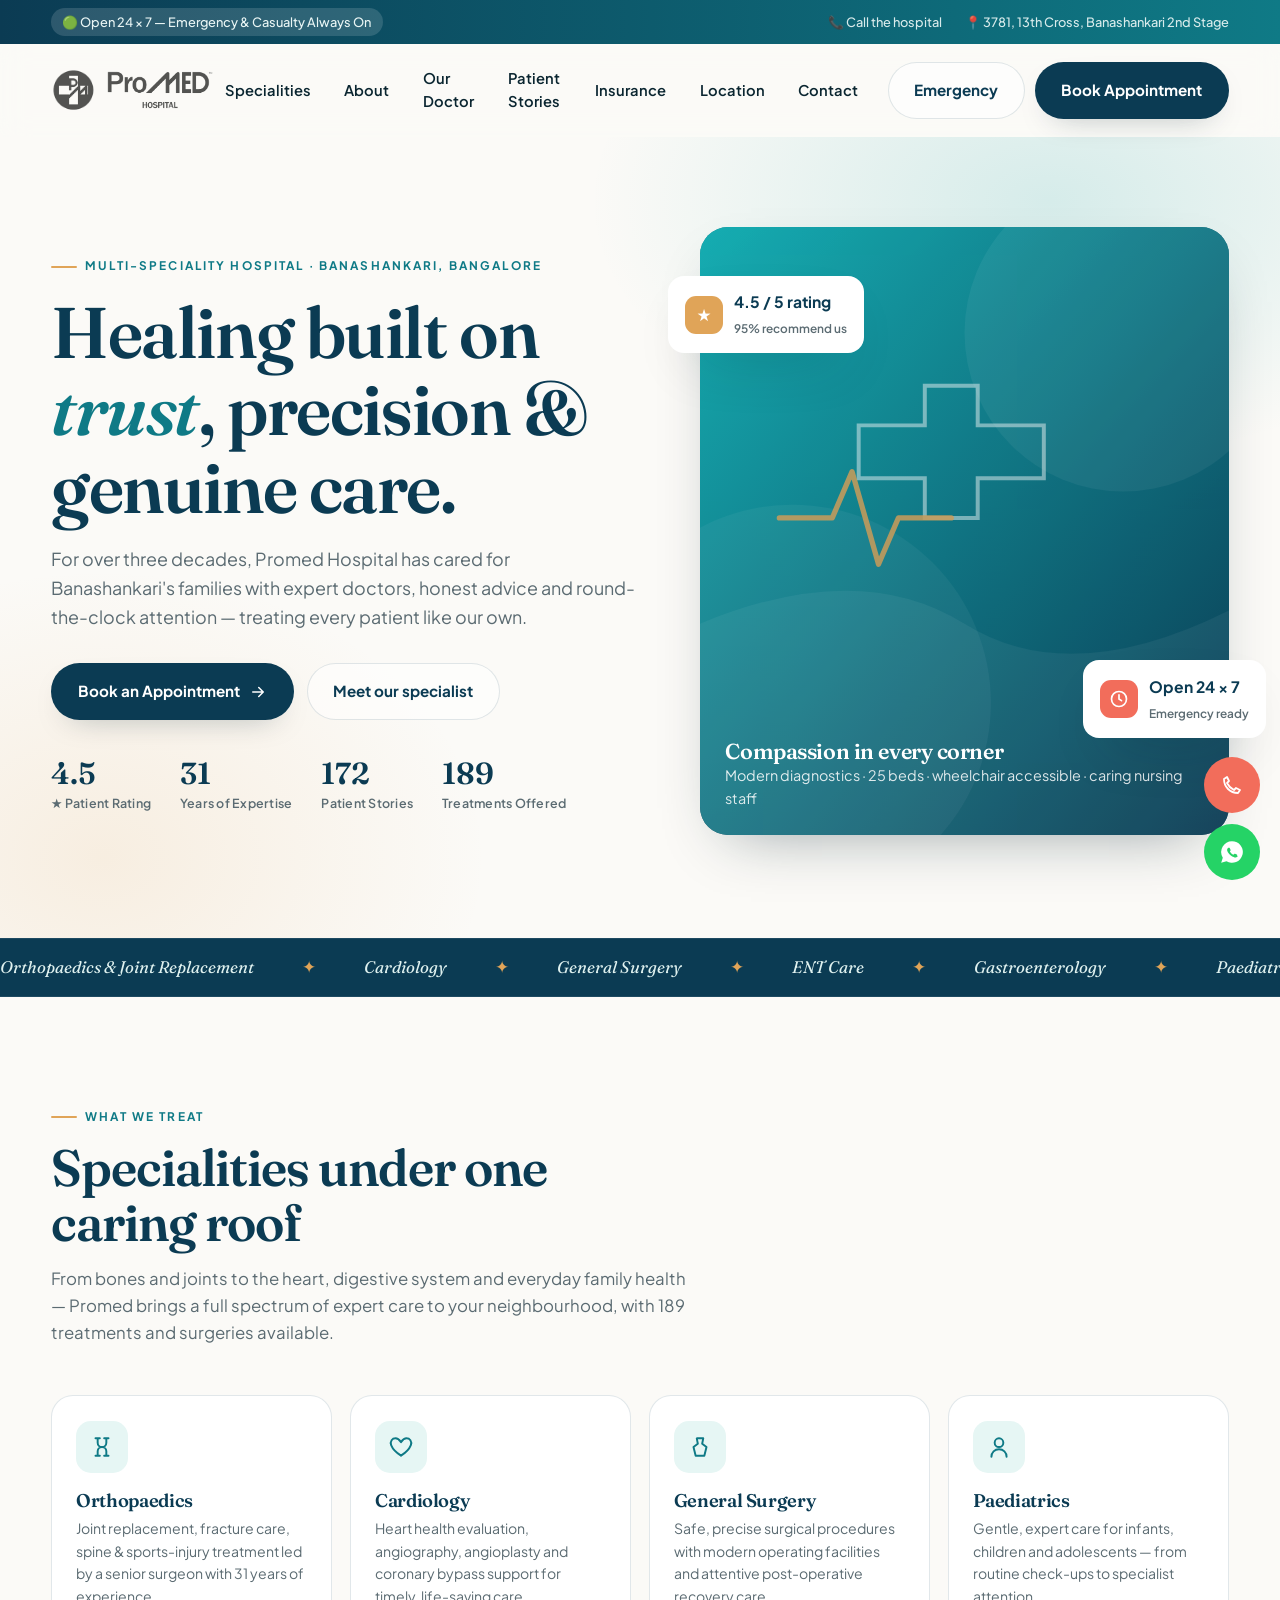
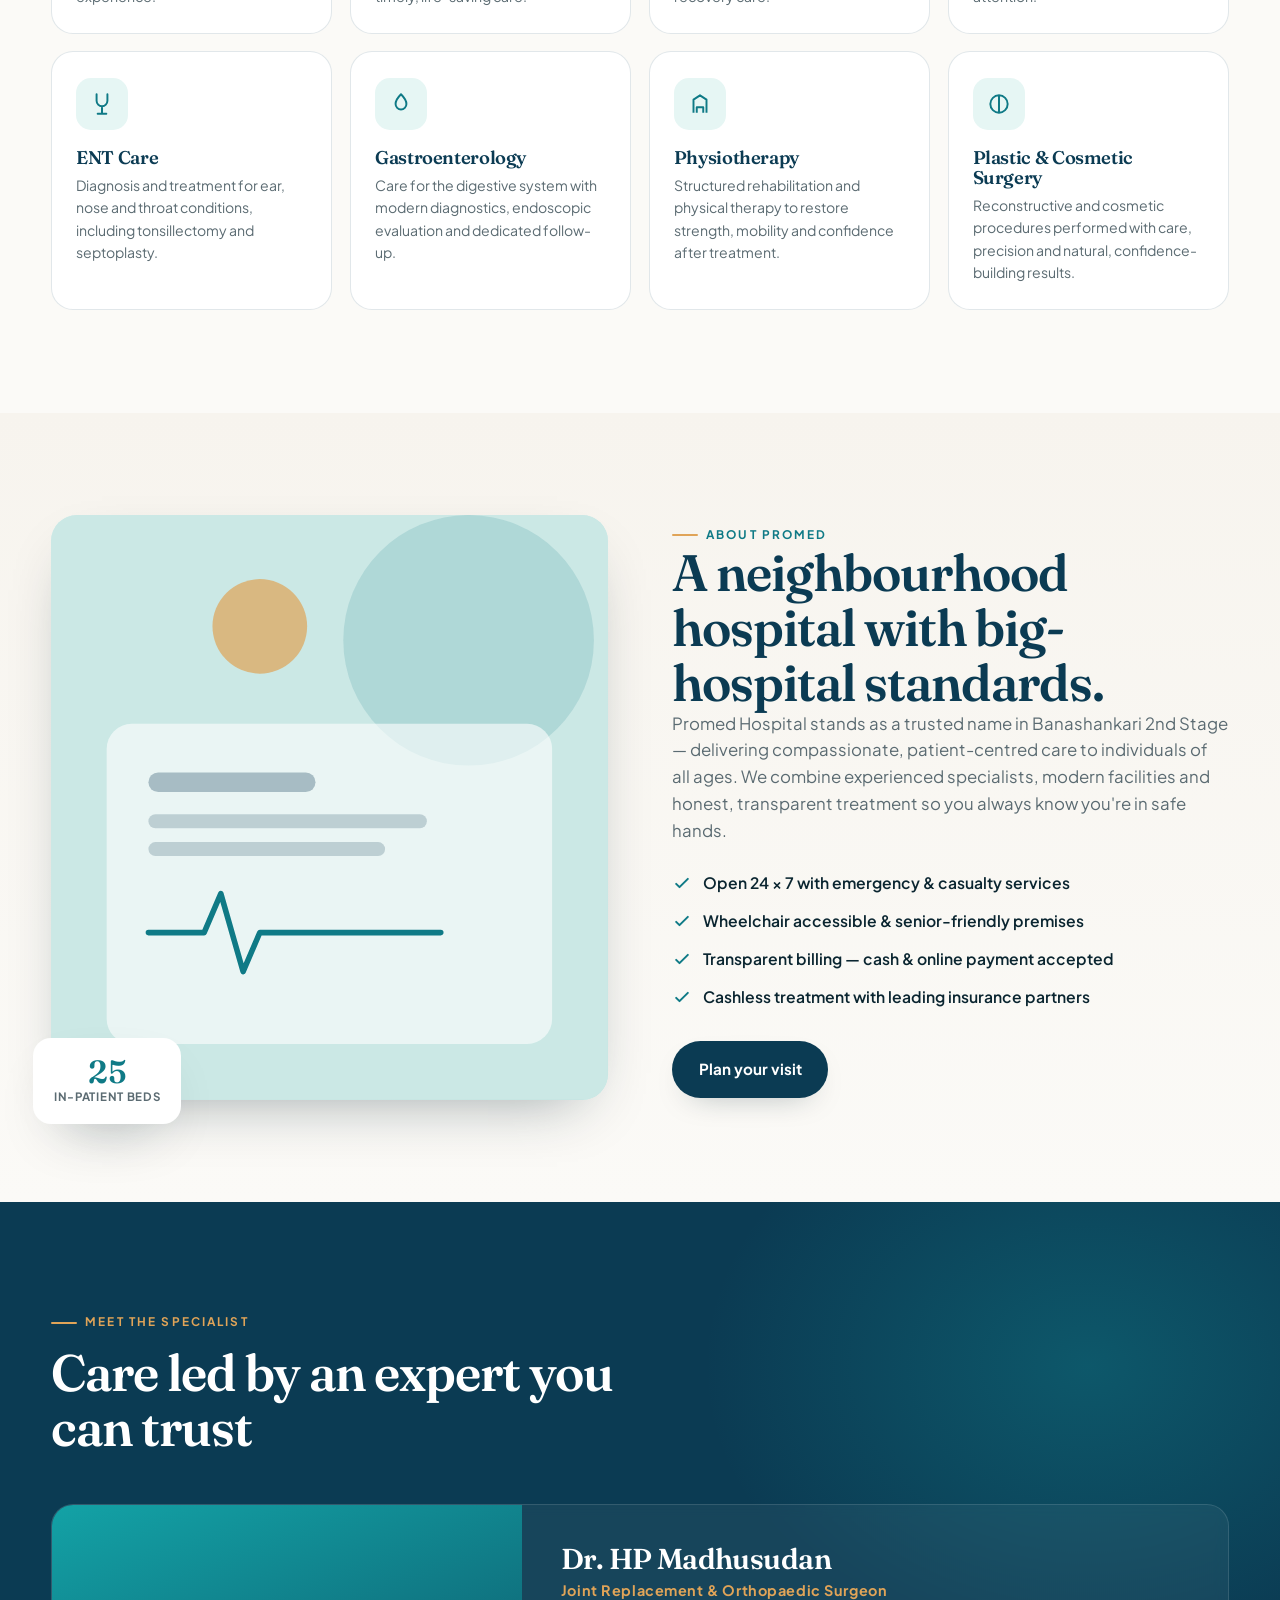
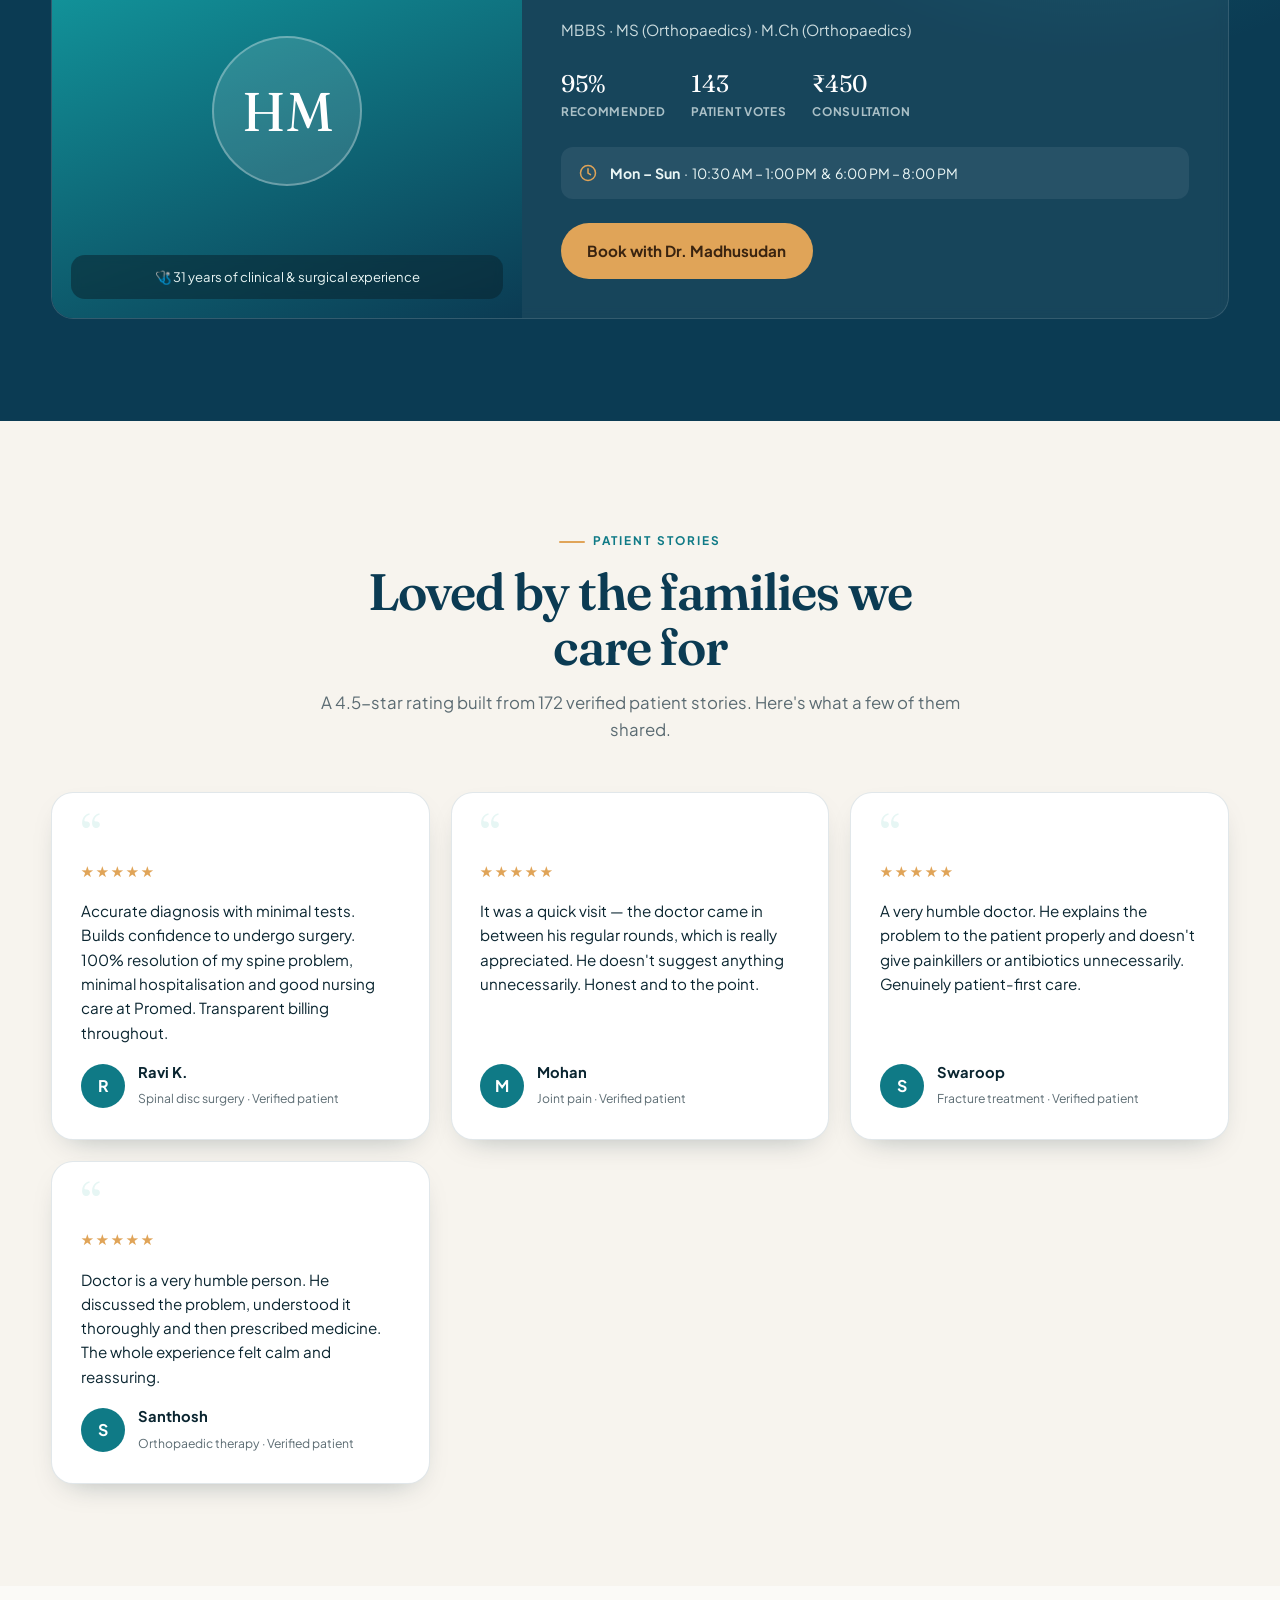
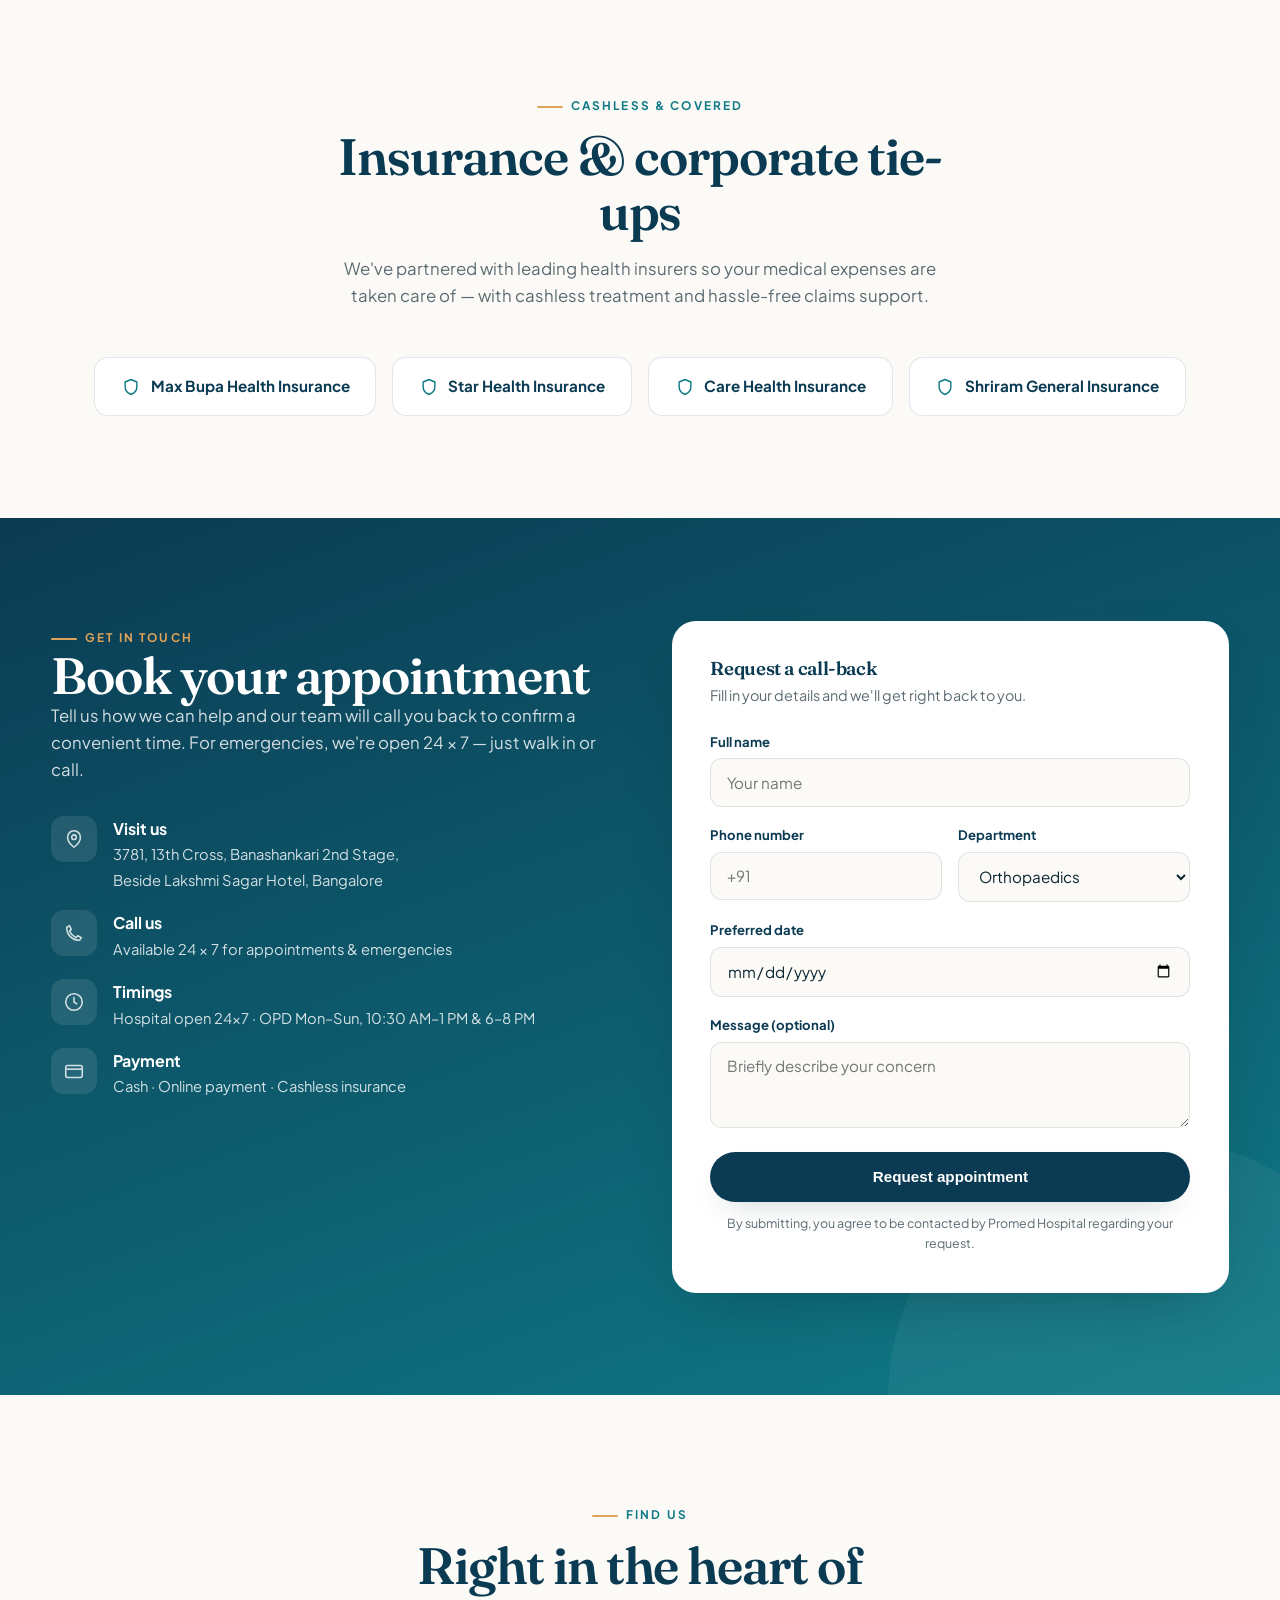
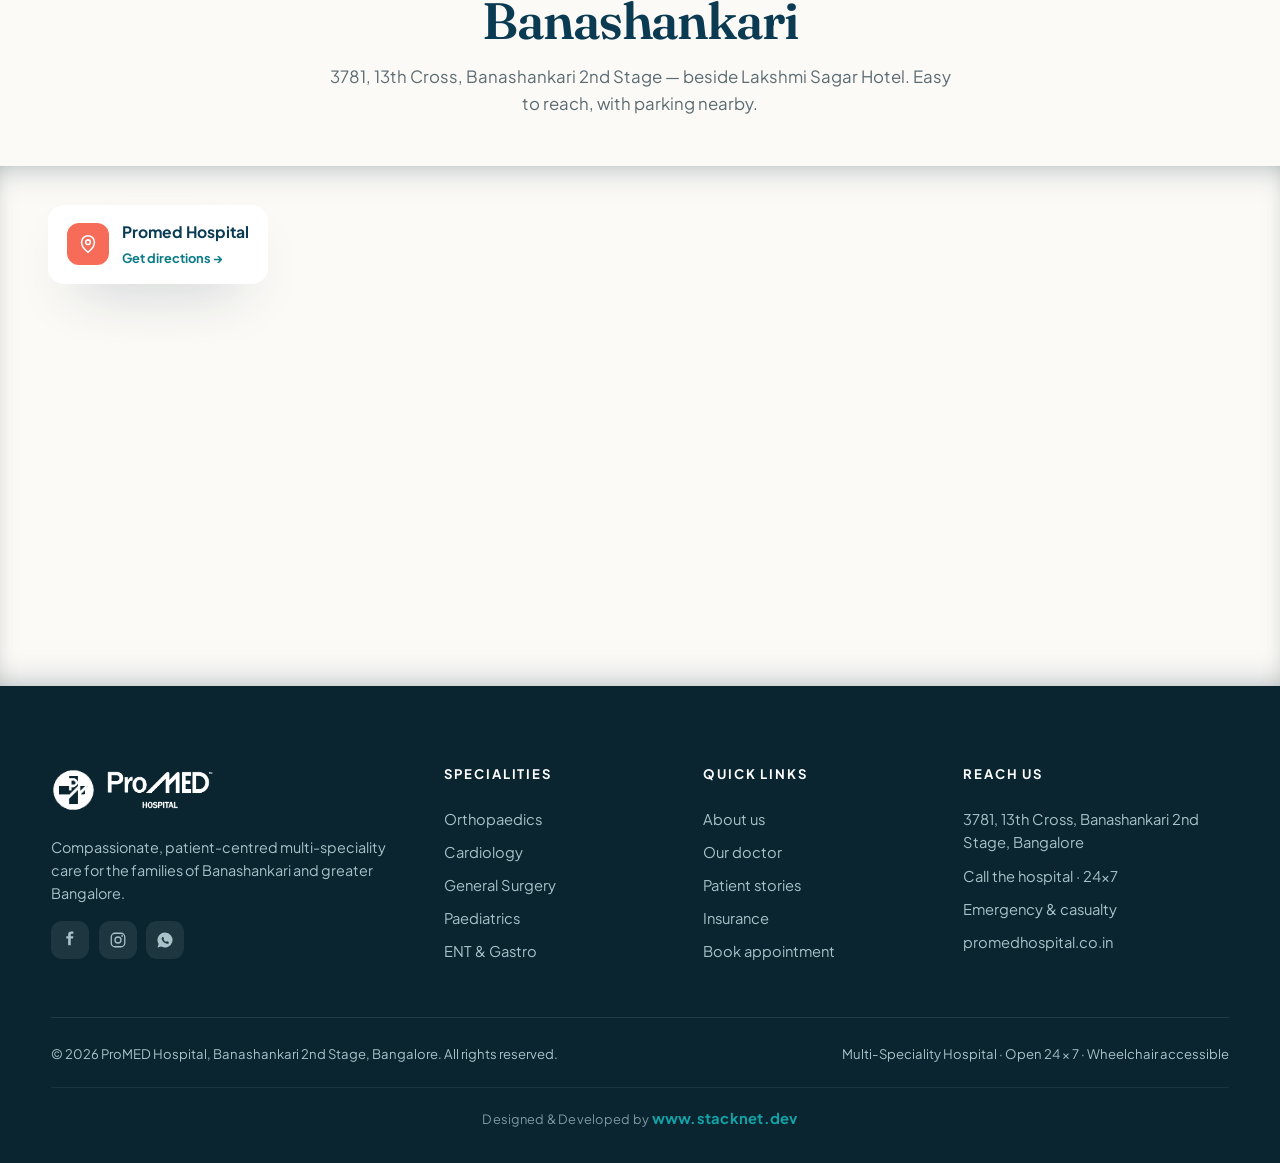
==== commit 13e9a72a: "Integrate official ProMED logo, embed map, add developer credit - Replace placeholder brand with rea" ====
--- a/index.html
+++ b/index.html
@@ -8,7 +8,8 @@
 <meta name="theme-color" content="#0b3b53" />
 <link rel="preconnect" href="https://fonts.googleapis.com" />
 <link rel="preconnect" href="https://fonts.gstatic.com" crossorigin />
-<link href="https://fonts.googleapis.com/css2?family=Fraunces:opsz,wght@9..144,400;9..144,500;9..144,600;9..144,700&family=Plus+Jakarta+Sans:wght@400;500;600;700;800&display=swap" rel="stylesheet" />
+<link rel="icon" type="image/png" href="promed-emblem.png" />
+<link href="https://fonts.googleapis.com/css2?family=Fraunces:opsz,wght@9..144,400;9..144,500;9..144,600;9..144,700&family=Plus+Jakarta+Sans:wght@400;500;600;700;800&family=Poppins:wght@600;700;800&display=swap" rel="stylesheet" />
 <style>
 :root{
   --ink:#0a2530;
@@ -85,15 +86,14 @@
 }
 header.scrolled nav{border-bottom-color:var(--line);box-shadow:0 10px 30px -22px rgba(10,37,48,.5)}
 .nav-inner{display:flex;align-items:center;justify-content:space-between;padding:.85rem 0;gap:1rem}
-.brand{display:flex;align-items:center;gap:.7rem;font-weight:800}
-.brand .mark{
-  width:44px;height:44px;border-radius:13px;flex:none;position:relative;
-  background:linear-gradient(135deg,var(--teal),var(--deep));
-  display:grid;place-items:center;box-shadow:var(--shadow-sm);
-}
-.brand .mark svg{width:24px;height:24px}
-.brand .txt strong{font-family:var(--serif);font-size:1.22rem;color:var(--deep);display:block;line-height:1}
-.brand .txt span{font-size:.66rem;letter-spacing:.22em;text-transform:uppercase;color:var(--teal);font-weight:700}
+.brand{display:inline-flex;align-items:center;gap:.7rem;text-decoration:none}
+.logo-emblem-img{height:44px;width:auto;display:block;flex:none}
+.logo-word-img{height:38px;width:auto;display:block}
+@media(max-width:400px){.logo-word-img{height:32px}.logo-emblem-img{height:38px}}
+/* footer: whiten the grey logo for the dark background (shape/identity preserved) */
+.foot-brand .brand .logo-emblem-img,
+.foot-brand .brand .logo-word-img{filter:brightness(0) invert(1)}
+.foot-brand .brand{margin-bottom:.2rem}
 .menu{display:flex;gap:.4rem;align-items:center}
 .menu a{padding:.55rem .85rem;border-radius:10px;font-weight:600;font-size:.92rem;color:var(--ink);transition:.25s}
 .menu a:hover{background:var(--mint);color:var(--teal)}
@@ -276,12 +276,16 @@
 footer h4{color:#fff;font-family:var(--sans);font-size:.82rem;letter-spacing:.14em;text-transform:uppercase;margin-bottom:1.2rem;font-weight:700}
 footer a{display:block;padding:.3rem 0;font-size:.92rem;transition:.25s}
 footer a:hover{color:var(--teal-2)}
-.foot-brand .brand .txt strong{color:#fff}
+.foot-brand .brand .lw-main{color:#fff}
+.foot-brand .brand .lw-sub{color:var(--teal-2)}
 .foot-brand p{font-size:.9rem;margin:1rem 0;max-width:34ch}
 .socials{display:flex;gap:.6rem}
 .socials a{width:38px;height:38px;border-radius:11px;background:rgba(255,255,255,.08);display:grid;place-items:center;padding:0}
 .socials a:hover{background:var(--teal)}
 .foot-bottom{border-top:1px solid rgba(255,255,255,.1);padding-top:1.6rem;display:flex;justify-content:space-between;gap:1rem;flex-wrap:wrap;font-size:.82rem}
+.foot-credit{text-align:center;margin-top:1.4rem;padding-top:1.2rem;border-top:1px solid rgba(255,255,255,.07);font-size:.8rem;color:#7f97a0;letter-spacing:.02em}
+.foot-credit a{display:inline;color:var(--teal-2);font-weight:700;transition:.25s}
+.foot-credit a:hover{color:#fff}
 
 /* floating call */
 .fab{position:fixed;right:20px;bottom:20px;z-index:70;display:flex;flex-direction:column;gap:.7rem}
@@ -334,11 +338,9 @@
 <header id="top">
   <nav>
     <div class="wrap nav-inner">
-      <a href="#top" class="brand">
-        <span class="mark">
-          <svg viewBox="0 0 24 24" fill="none"><path d="M12 21s-7-4.35-9.5-9C1 8.5 3 4.5 7 4.5c2 0 3.4 1.2 5 3 1.6-1.8 3-3 5-3 4 0 6 4 4.5 7.5C19 16.65 12 21 12 21Z" stroke="#fff" stroke-width="1.6"/><path d="M7.5 12h2l1.2-2.2L13 14l1.2-2h2.3" stroke="#e0a458" stroke-width="1.7" stroke-linecap="round" stroke-linejoin="round"/></svg>
-        </span>
-        <span class="txt"><strong>Promed</strong><span>Hospital</span></span>
+      <a href="#top" class="brand" aria-label="ProMED Hospital home">
+        <img class="logo-emblem-img" src="promed-emblem.png" alt="" width="113" height="112" />
+        <img class="logo-word-img" src="promed-wordmark.png" alt="ProMED Hospital" width="679" height="242" />
       </a>
       <div class="menu" id="menu">
         <a href="#specialties">Specialities</a>
@@ -688,9 +690,9 @@
   <div class="wrap">
     <div class="foot-grid">
       <div class="foot-brand">
-        <a href="#top" class="brand">
-          <span class="mark"><svg viewBox="0 0 24 24" fill="none"><path d="M12 21s-7-4.35-9.5-9C1 8.5 3 4.5 7 4.5c2 0 3.4 1.2 5 3 1.6-1.8 3-3 5-3 4 0 6 4 4.5 7.5C19 16.65 12 21 12 21Z" stroke="#fff" stroke-width="1.6"/><path d="M7.5 12h2l1.2-2.2L13 14l1.2-2h2.3" stroke="#e0a458" stroke-width="1.7" stroke-linecap="round" stroke-linejoin="round"/></svg></span>
-          <span class="txt"><strong>Promed</strong><span>Hospital</span></span>
+        <a href="#top" class="brand" aria-label="ProMED Hospital home">
+          <img class="logo-emblem-img" src="promed-emblem.png" alt="" width="113" height="112" />
+          <img class="logo-word-img" src="promed-wordmark.png" alt="ProMED Hospital" width="679" height="242" />
         </a>
         <p>Compassionate, patient-centred multi-speciality care for the families of Banashankari and greater Bangalore.</p>
         <div class="socials">
@@ -724,8 +726,11 @@
       </div>
     </div>
     <div class="foot-bottom">
-      <span>© <span id="yr"></span> Promed Hospital, Banashankari 2nd Stage, Bangalore. All rights reserved.</span>
+      <span>© <span id="yr"></span> ProMED Hospital, Banashankari 2nd Stage, Bangalore. All rights reserved.</span>
       <span>Multi-Speciality Hospital · Open 24 × 7 · Wheelchair accessible</span>
+    </div>
+    <div class="foot-credit">
+      Designed &amp; Developed by <a href="https://www.stacknet.dev" target="_blank" rel="noopener">www.stacknet.dev</a>
     </div>
   </div>
 </footer>
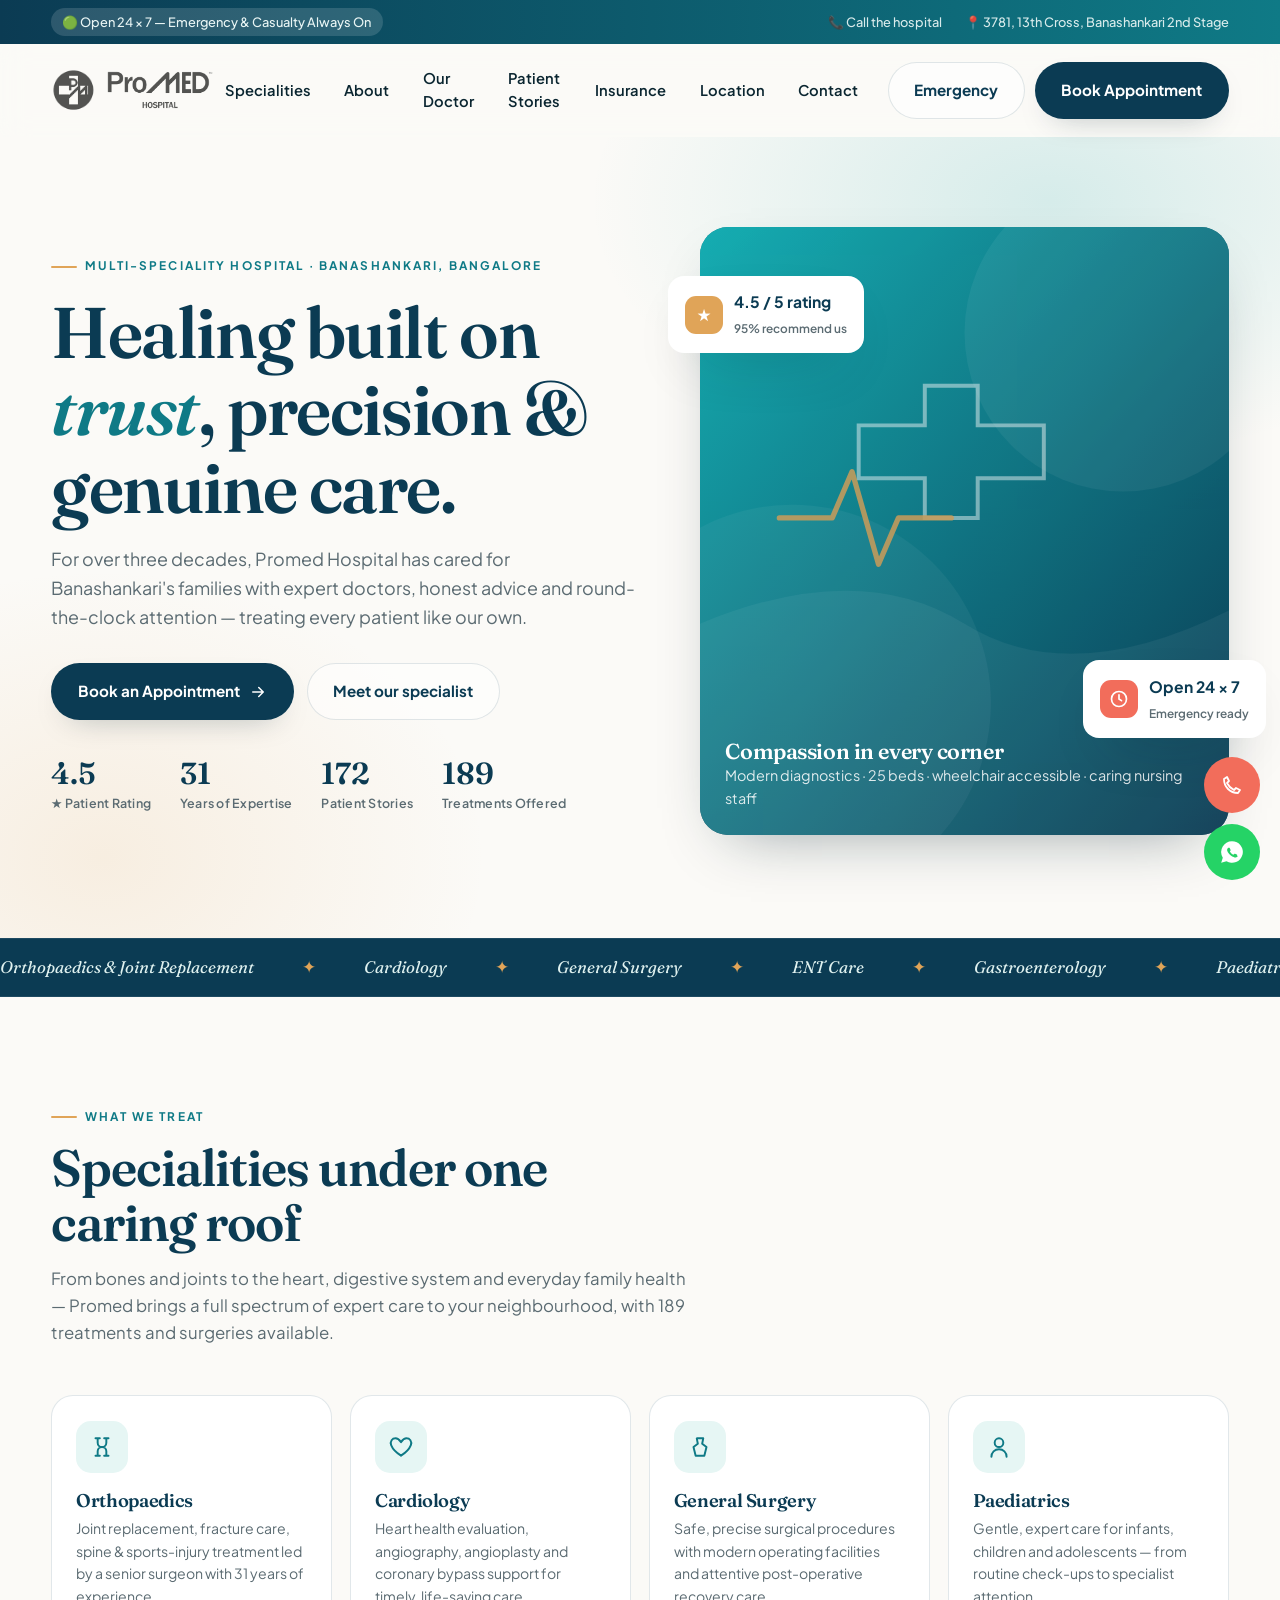
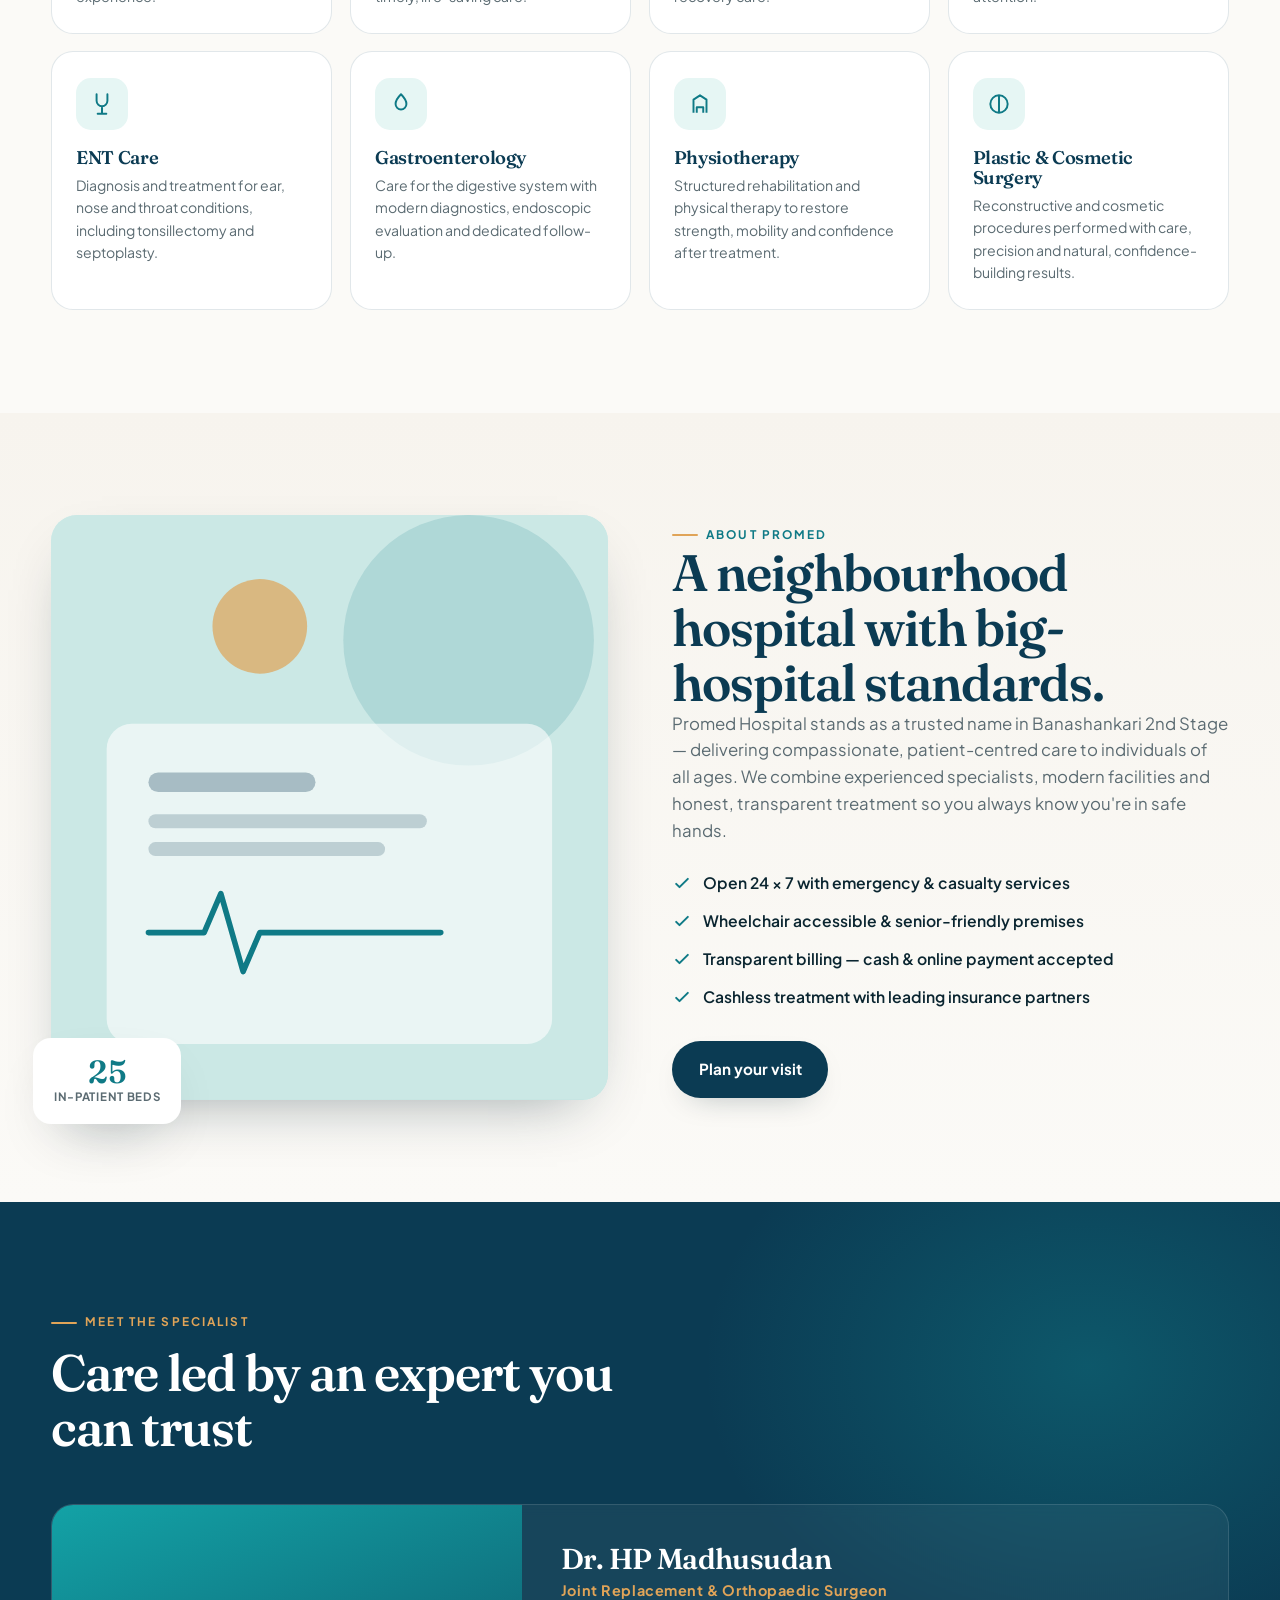
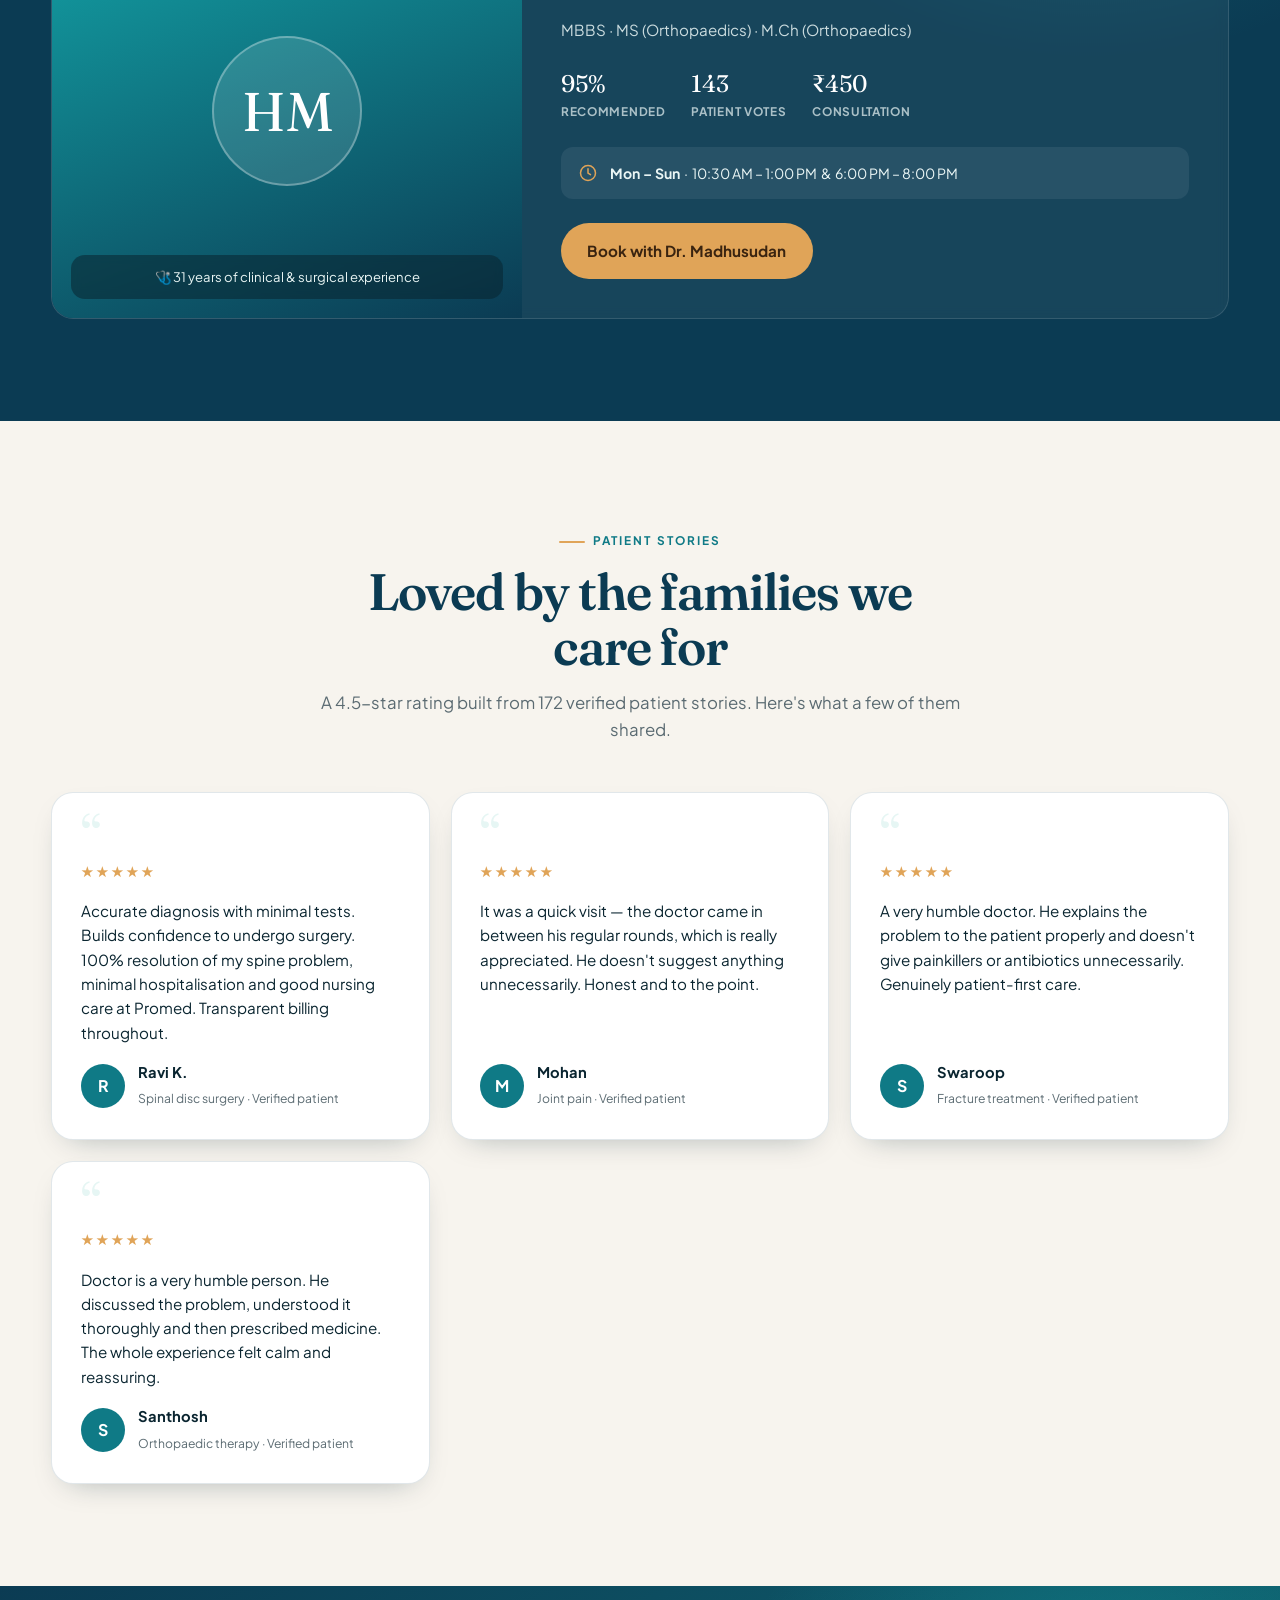
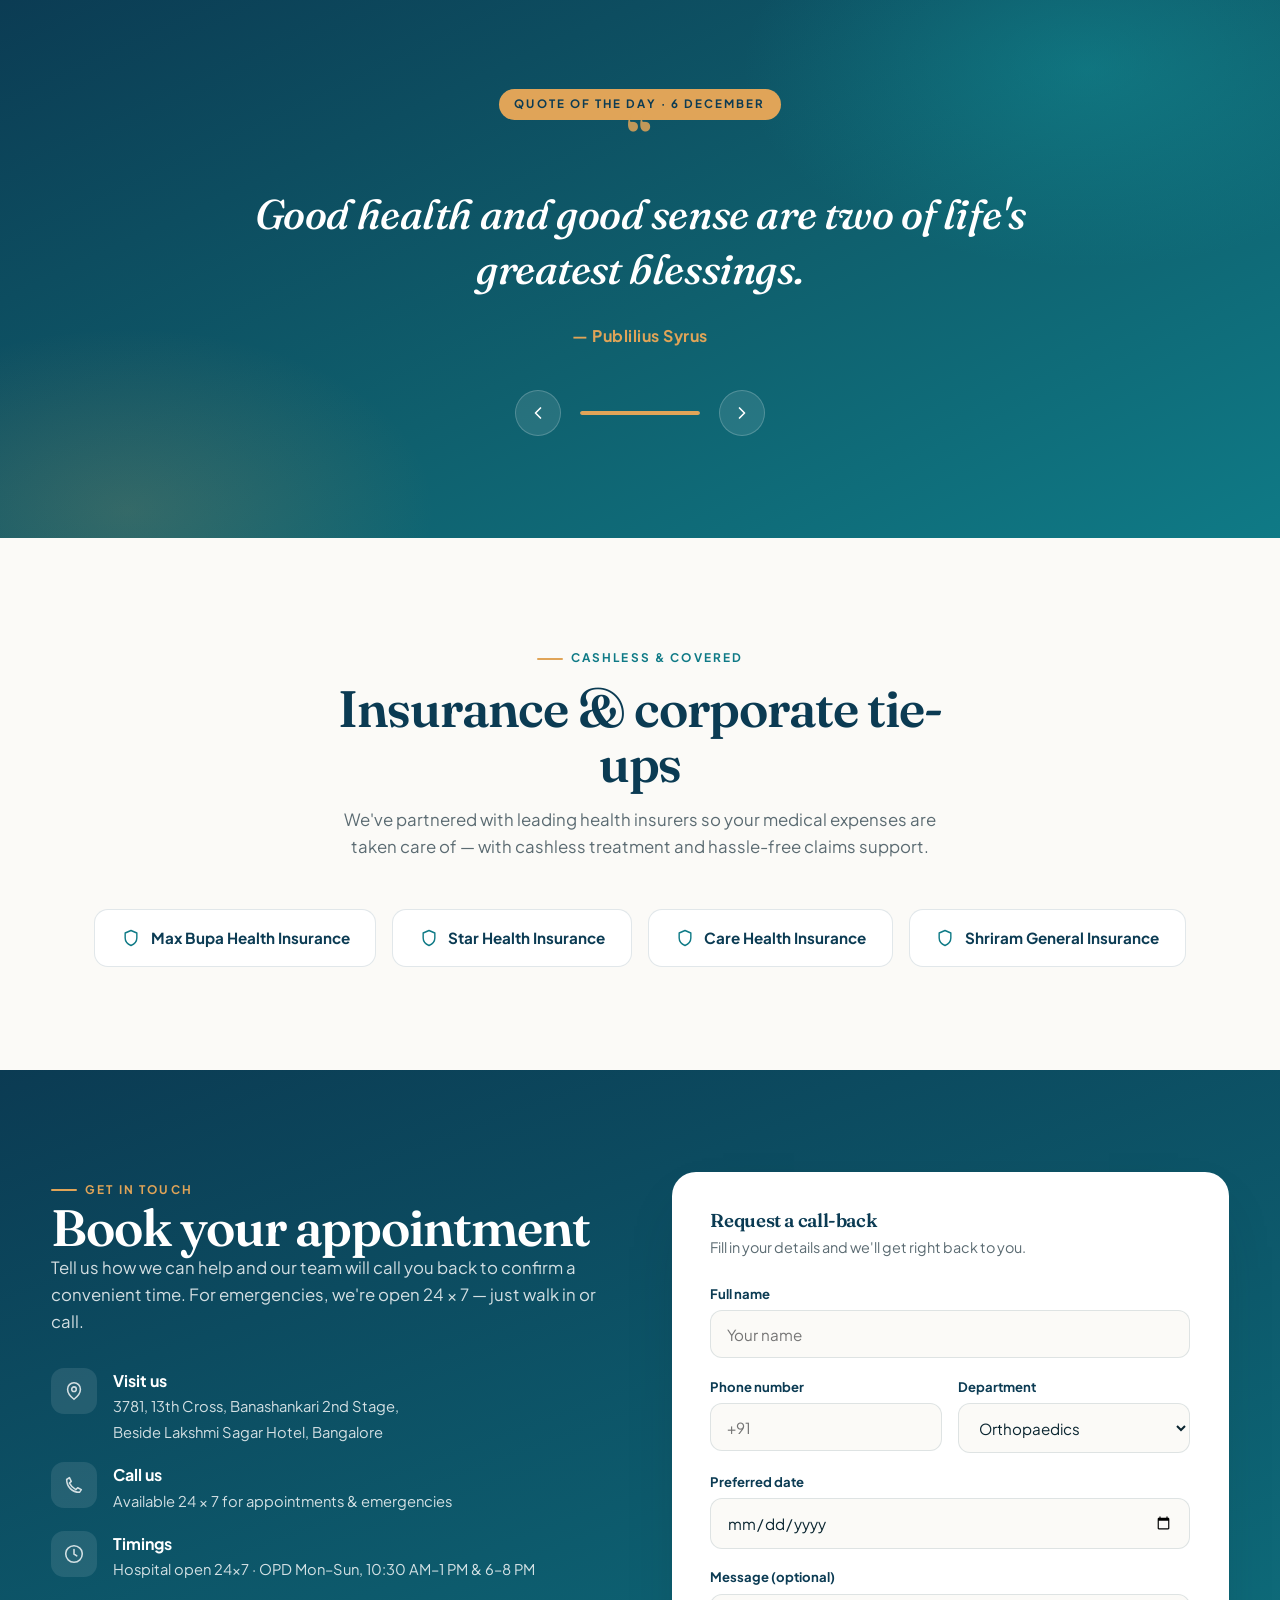
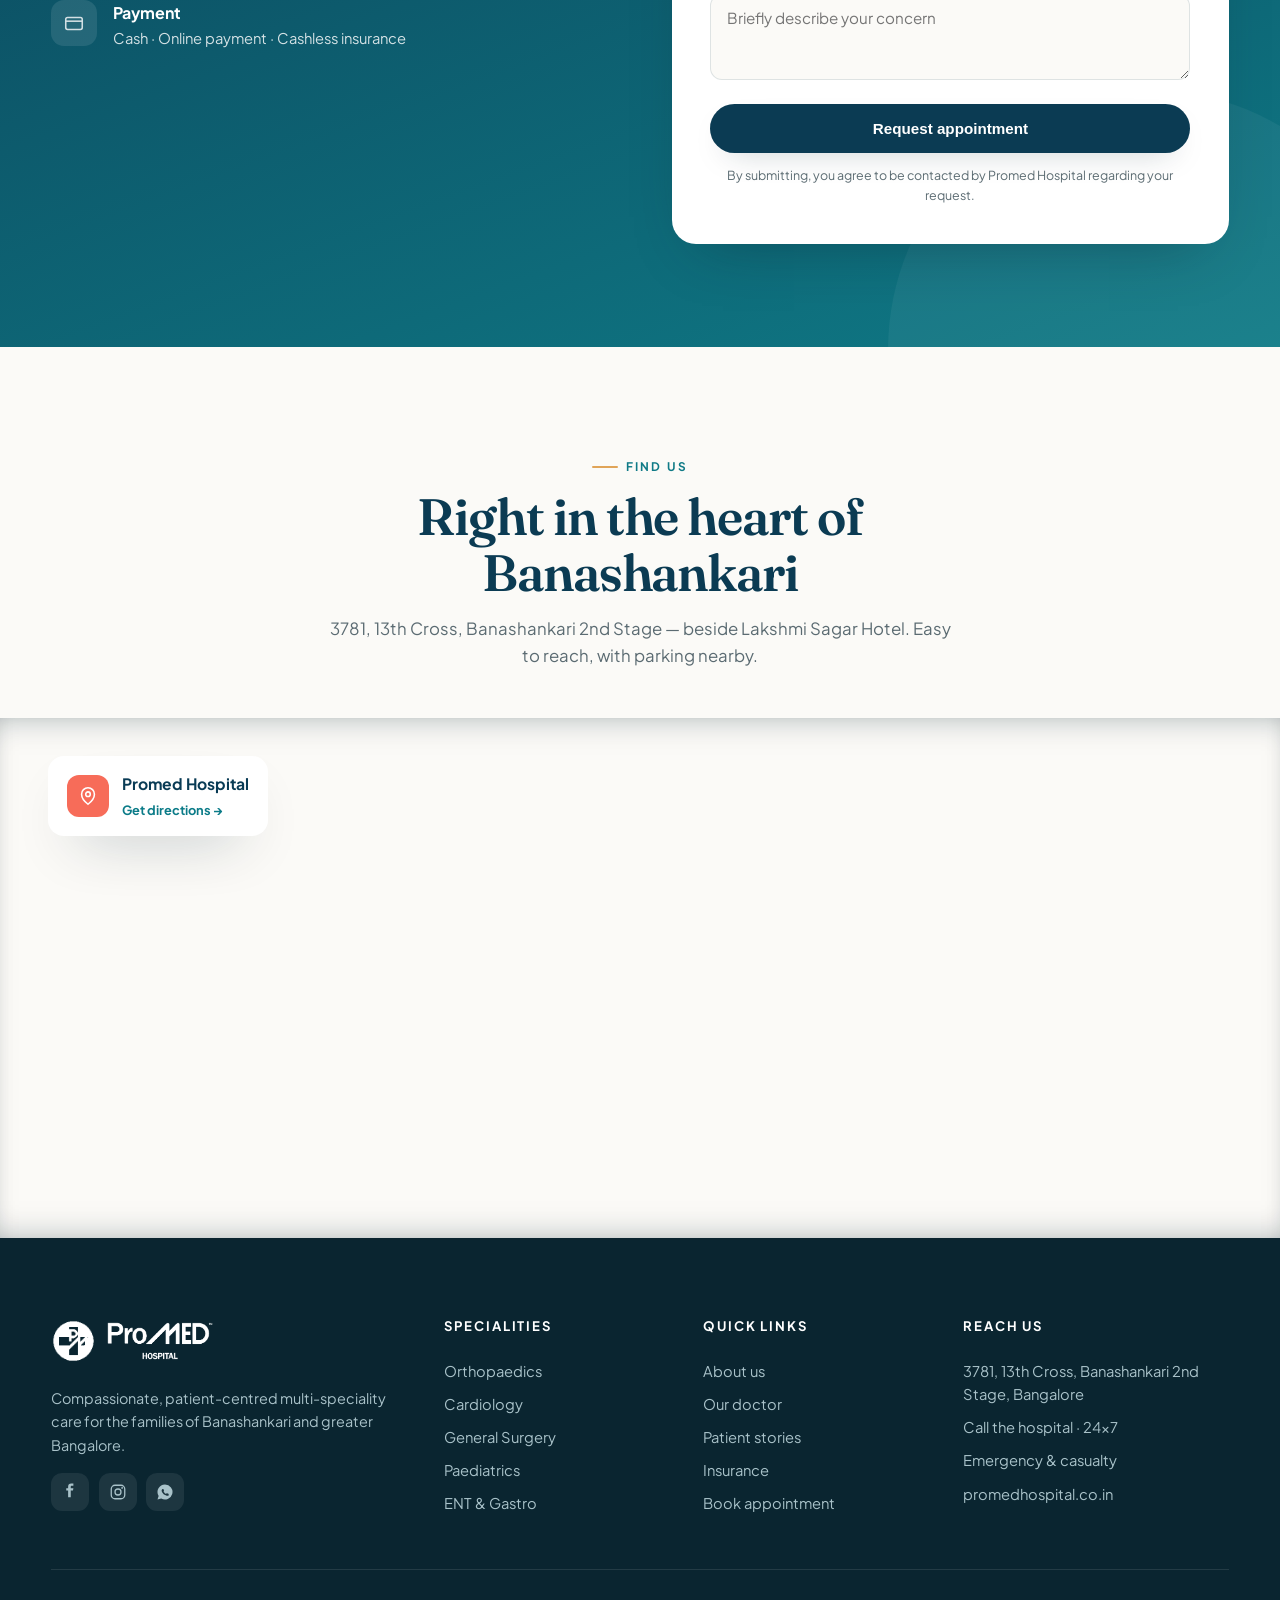
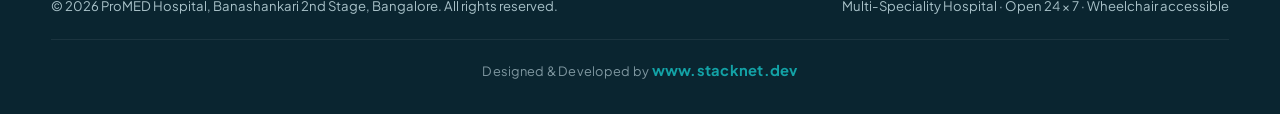
==== commit c8fd38e3: "Add Words of Wellness daily-rotating health quotes section Curated 40 attributed health/medicine quo" ====
--- a/index.html
+++ b/index.html
@@ -221,6 +221,26 @@
 .story .who small{color:var(--muted);font-size:.76rem}
 .stars{color:var(--gold);font-size:.9rem;letter-spacing:2px}
 
+/* words of wellness */
+.quotes{background:linear-gradient(155deg,#0b3b53 0%,#0f5f6d 55%,#0f7a86 100%);color:#eaf6f5;overflow:hidden;position:relative}
+.quotes::before{content:"";position:absolute;inset:0;z-index:0;background:radial-gradient(45% 60% at 85% 15%,rgba(19,162,166,.35),transparent 60%),radial-gradient(40% 55% at 10% 95%,rgba(224,164,88,.18),transparent 60%)}
+.quotes .wrap{position:relative;z-index:1}
+.q-inner{max-width:880px;margin-inline:auto;text-align:center}
+.q-pill{display:inline-flex;align-items:center;gap:.5rem;font-size:.72rem;font-weight:700;letter-spacing:.18em;text-transform:uppercase;color:#0b3b53;background:var(--gold);padding:.4rem .95rem;border-radius:999px}
+.q-mark{font-family:var(--serif);font-size:5.5rem;line-height:0;height:2.2rem;color:var(--gold);opacity:.85;margin:1.6rem 0 .4rem}
+.q-stage{transition:opacity .5s ease,transform .5s ease}
+.q-stage.fading{opacity:0;transform:translateY(10px)}
+.q-text{font-family:var(--serif);font-weight:500;font-style:italic;font-size:clamp(1.5rem,3.8vw,2.6rem);line-height:1.32;color:#fff;letter-spacing:-.01em}
+.q-author{display:block;margin-top:1.6rem;font-family:var(--sans);font-style:normal;font-weight:700;font-size:1rem;letter-spacing:.03em;color:var(--gold)}
+.q-author::before{content:"— "}
+.q-nav{display:flex;align-items:center;justify-content:center;gap:1.2rem;margin-top:2.6rem}
+.q-arrow{width:46px;height:46px;border-radius:50%;flex:none;display:grid;place-items:center;cursor:pointer;color:#fff;background:rgba(255,255,255,.1);border:1px solid rgba(255,255,255,.2);transition:.3s}
+.q-arrow:hover{background:var(--gold);color:#0b3b53;border-color:var(--gold);transform:translateY(-2px)}
+.q-bar{width:120px;height:4px;border-radius:4px;background:rgba(255,255,255,.18);overflow:hidden}
+.q-bar span{display:block;height:100%;width:0;background:var(--gold);border-radius:4px}
+.q-bar span.run{width:100%;transition:width 8s linear}
+@media(max-width:520px){.q-bar{width:80px}}
+
 /* insurance */
 .ins-grid{display:flex;flex-wrap:wrap;gap:1rem;justify-content:center}
 .ins{
@@ -576,6 +596,29 @@
         <p>Doctor is a very humble person. He discussed the problem, understood it thoroughly and then prescribed medicine. The whole experience felt calm and reassuring.</p>
         <div class="who"><span class="av">S</span><span><strong>Santhosh</strong><small>Orthopaedic therapy · Verified patient</small></span></div>
       </article>
+    </div>
+  </div>
+</section>
+
+<!-- words of wellness -->
+<section class="sec quotes" id="wellness">
+  <div class="wrap">
+    <div class="q-inner">
+      <span class="q-pill" id="qPill">Words of Wellness</span>
+      <div class="q-mark" aria-hidden="true">“</div>
+      <div class="q-stage" id="qStage">
+        <blockquote class="q-text" id="qText">The greatest wealth is health.</blockquote>
+        <cite class="q-author" id="qAuthor">Virgil</cite>
+      </div>
+      <div class="q-nav">
+        <button class="q-arrow" id="qPrev" aria-label="Previous quote">
+          <svg width="20" height="20" viewBox="0 0 24 24" fill="none"><path d="M15 6l-6 6 6 6" stroke="currentColor" stroke-width="2" stroke-linecap="round" stroke-linejoin="round"/></svg>
+        </button>
+        <div class="q-bar"><span id="qBar"></span></div>
+        <button class="q-arrow" id="qNext" aria-label="Next quote">
+          <svg width="20" height="20" viewBox="0 0 24 24" fill="none"><path d="M9 6l6 6-6 6" stroke="currentColor" stroke-width="2" stroke-linecap="round" stroke-linejoin="round"/></svg>
+        </button>
+      </div>
     </div>
   </div>
 </section>
@@ -793,6 +836,88 @@
   form.querySelector('button[type=submit]').textContent = 'Request sent ✓';
   setTimeout(()=>form.reset(), 400);
 });
+
+// ---- Words of Wellness: a quote for every day of the year ----
+const QUOTES = [
+  {t:"The greatest wealth is health.", a:"Virgil"},
+  {t:"Let food be thy medicine and medicine be thy food.", a:"Hippocrates"},
+  {t:"It is health that is real wealth and not pieces of gold and silver.", a:"Mahatma Gandhi"},
+  {t:"Take care of your body. It's the only place you have to live.", a:"Jim Rohn"},
+  {t:"He who has health has hope; and he who has hope has everything.", a:"Arabian Proverb"},
+  {t:"The good physician treats the disease; the great physician treats the patient who has the disease.", a:"William Osler"},
+  {t:"To keep the body in good health is a duty, for otherwise we shall not be able to keep our mind strong and clear.", a:"Buddha"},
+  {t:"Healing is a matter of time, but it is sometimes also a matter of opportunity.", a:"Hippocrates"},
+  {t:"A good laugh and a long sleep are the best cures in the doctor's book.", a:"Irish Proverb"},
+  {t:"The first wealth is health.", a:"Ralph Waldo Emerson"},
+  {t:"Wherever the art of medicine is loved, there is also a love of humanity.", a:"Hippocrates"},
+  {t:"Happiness is the highest form of health.", a:"Dalai Lama"},
+  {t:"Prevention is better than cure.", a:"Desiderius Erasmus"},
+  {t:"Physical fitness is the first requisite of happiness.", a:"Joseph Pilates"},
+  {t:"Health is a state of complete harmony of the body, mind and spirit.", a:"B.K.S. Iyengar"},
+  {t:"A healthy outside starts from the inside.", a:"Robert Urich"},
+  {t:"Time and health are two precious assets that we don't recognize until they have been depleted.", a:"Denis Waitley"},
+  {t:"The art of medicine consists of amusing the patient while nature cures the disease.", a:"Voltaire"},
+  {t:"Sleep is the best meditation.", a:"Dalai Lama"},
+  {t:"It is more important to know what sort of person has a disease than to know what sort of disease a person has.", a:"Hippocrates"},
+  {t:"Good health and good sense are two of life's greatest blessings.", a:"Publilius Syrus"},
+  {t:"Life is not merely being alive, but being well.", a:"Martial"},
+  {t:"Early to bed and early to rise makes a man healthy, wealthy and wise.", a:"Benjamin Franklin"},
+  {t:"The best doctor gives the least medicines.", a:"Benjamin Franklin"},
+  {t:"When health is absent, wisdom cannot reveal itself.", a:"Herophilus"},
+  {t:"A merry heart doeth good like a medicine.", a:"Proverbs 17:22"},
+  {t:"Those who think they have no time for healthy eating will sooner or later have to find time for illness.", a:"Edward Stanley"},
+  {t:"Your body hears everything your mind says.", a:"Naomi Judd"},
+  {t:"Health is not valued till sickness comes.", a:"Thomas Fuller"},
+  {t:"The doctor of the future will interest patients in the care of the human frame, in diet, and in the cause and prevention of disease.", a:"Thomas Edison"},
+  {t:"Compassion is the basis of all morality.", a:"Arthur Schopenhauer"},
+  {t:"There is no medicine like hope, no incentive so great, and no tonic so powerful as expectation of something better tomorrow.", a:"Orison Swett Marden"},
+  {t:"An apple a day keeps the doctor away.", a:"English Proverb"},
+  {t:"Rest and self-care are so important. You cannot serve from an empty vessel.", a:"Eleanor Brown"},
+  {t:"The wish for healing has always been half of health.", a:"Seneca"},
+  {t:"Nurses dispense comfort, compassion and caring without even a prescription.", a:"Val Saintsbury"},
+  {t:"Cure sometimes, treat often, comfort always.", a:"Hippocrates"},
+  {t:"A calm mind brings inner strength and self-confidence, so that's very important for good health.", a:"Dalai Lama"},
+  {t:"Kindness is the language which the deaf can hear and the blind can see.", a:"Mark Twain"},
+  {t:"Health is the crown on the well person's head that only the ill person can see.", a:"Robin Sharma"}
+];
+
+(function(){
+  const stage = document.getElementById('qStage');
+  const qText = document.getElementById('qText');
+  const qAuthor = document.getElementById('qAuthor');
+  const qBar = document.getElementById('qBar');
+  const qPill = document.getElementById('qPill');
+  const prev = document.getElementById('qPrev');
+  const next = document.getElementById('qNext');
+  if(!stage) return;
+
+  const now = new Date();
+  const start = new Date(now.getFullYear(),0,0);
+  const dayOfYear = Math.floor((now - start) / 86400000);
+  let idx = ((dayOfYear % QUOTES.length) + QUOTES.length) % QUOTES.length;
+  let timer;
+
+  qPill.textContent = 'Quote of the Day · ' + now.toLocaleDateString('en-IN',{day:'numeric',month:'long'});
+
+  function paint(){
+    const q = QUOTES[idx];
+    stage.classList.add('fading');
+    setTimeout(()=>{ qText.textContent = q.t; qAuthor.textContent = q.a; stage.classList.remove('fading'); }, 420);
+  }
+  function runBar(){ qBar.classList.remove('run'); void qBar.offsetWidth; qBar.classList.add('run'); }
+  function schedule(){ clearInterval(timer); runBar(); timer = setInterval(()=>{ idx=(idx+1)%QUOTES.length; paint(); runBar(); }, 8000); }
+  function go(n){ idx=((idx+n)%QUOTES.length+QUOTES.length)%QUOTES.length; paint(); schedule(); }
+
+  qText.textContent = QUOTES[idx].t; qAuthor.textContent = QUOTES[idx].a;
+  prev.addEventListener('click',()=>go(-1));
+  next.addEventListener('click',()=>go(1));
+
+  // start rotating only when the section scrolls into view
+  const qObserver = new IntersectionObserver((ents)=>{
+    ents.forEach(e=>{ if(e.isIntersecting){ schedule(); } else { clearInterval(timer); } });
+  }, {threshold:.35});
+  qObserver.observe(stage);
+})();
 </script>
 </body>
 </html>
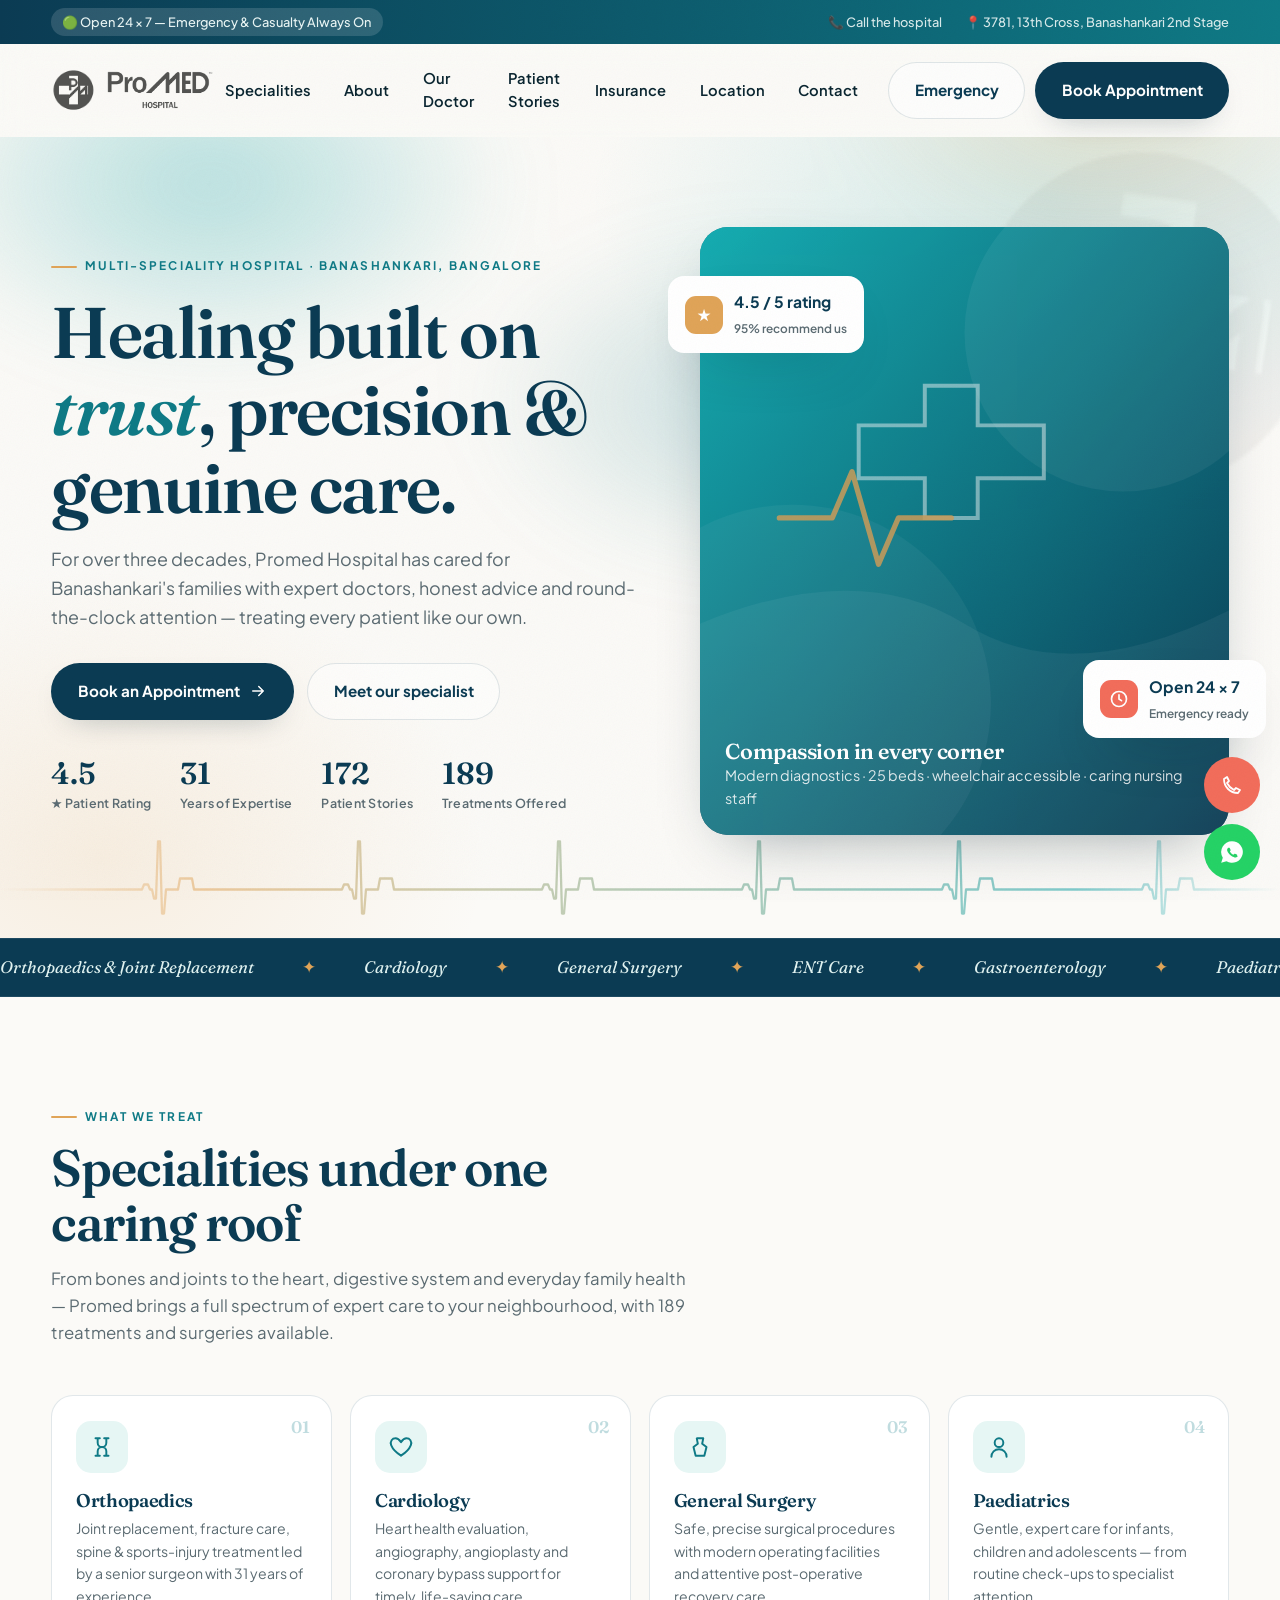
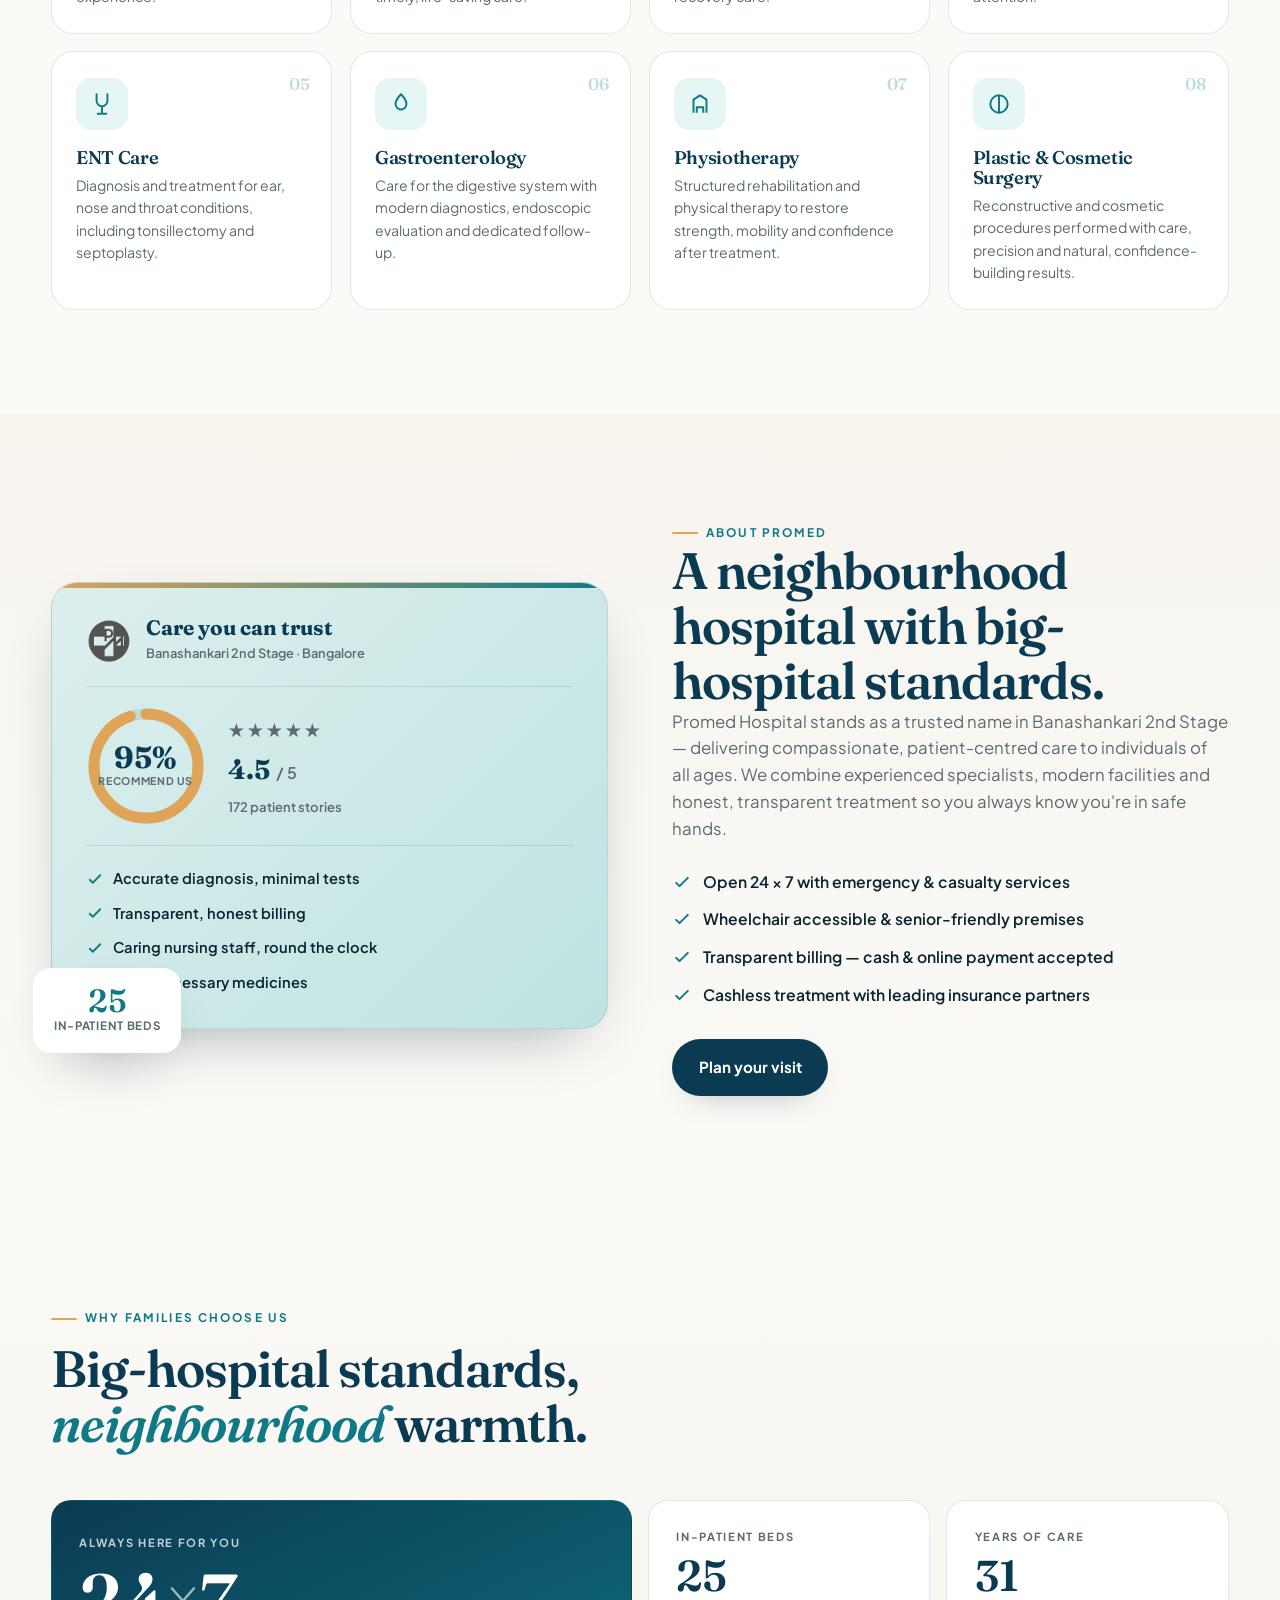
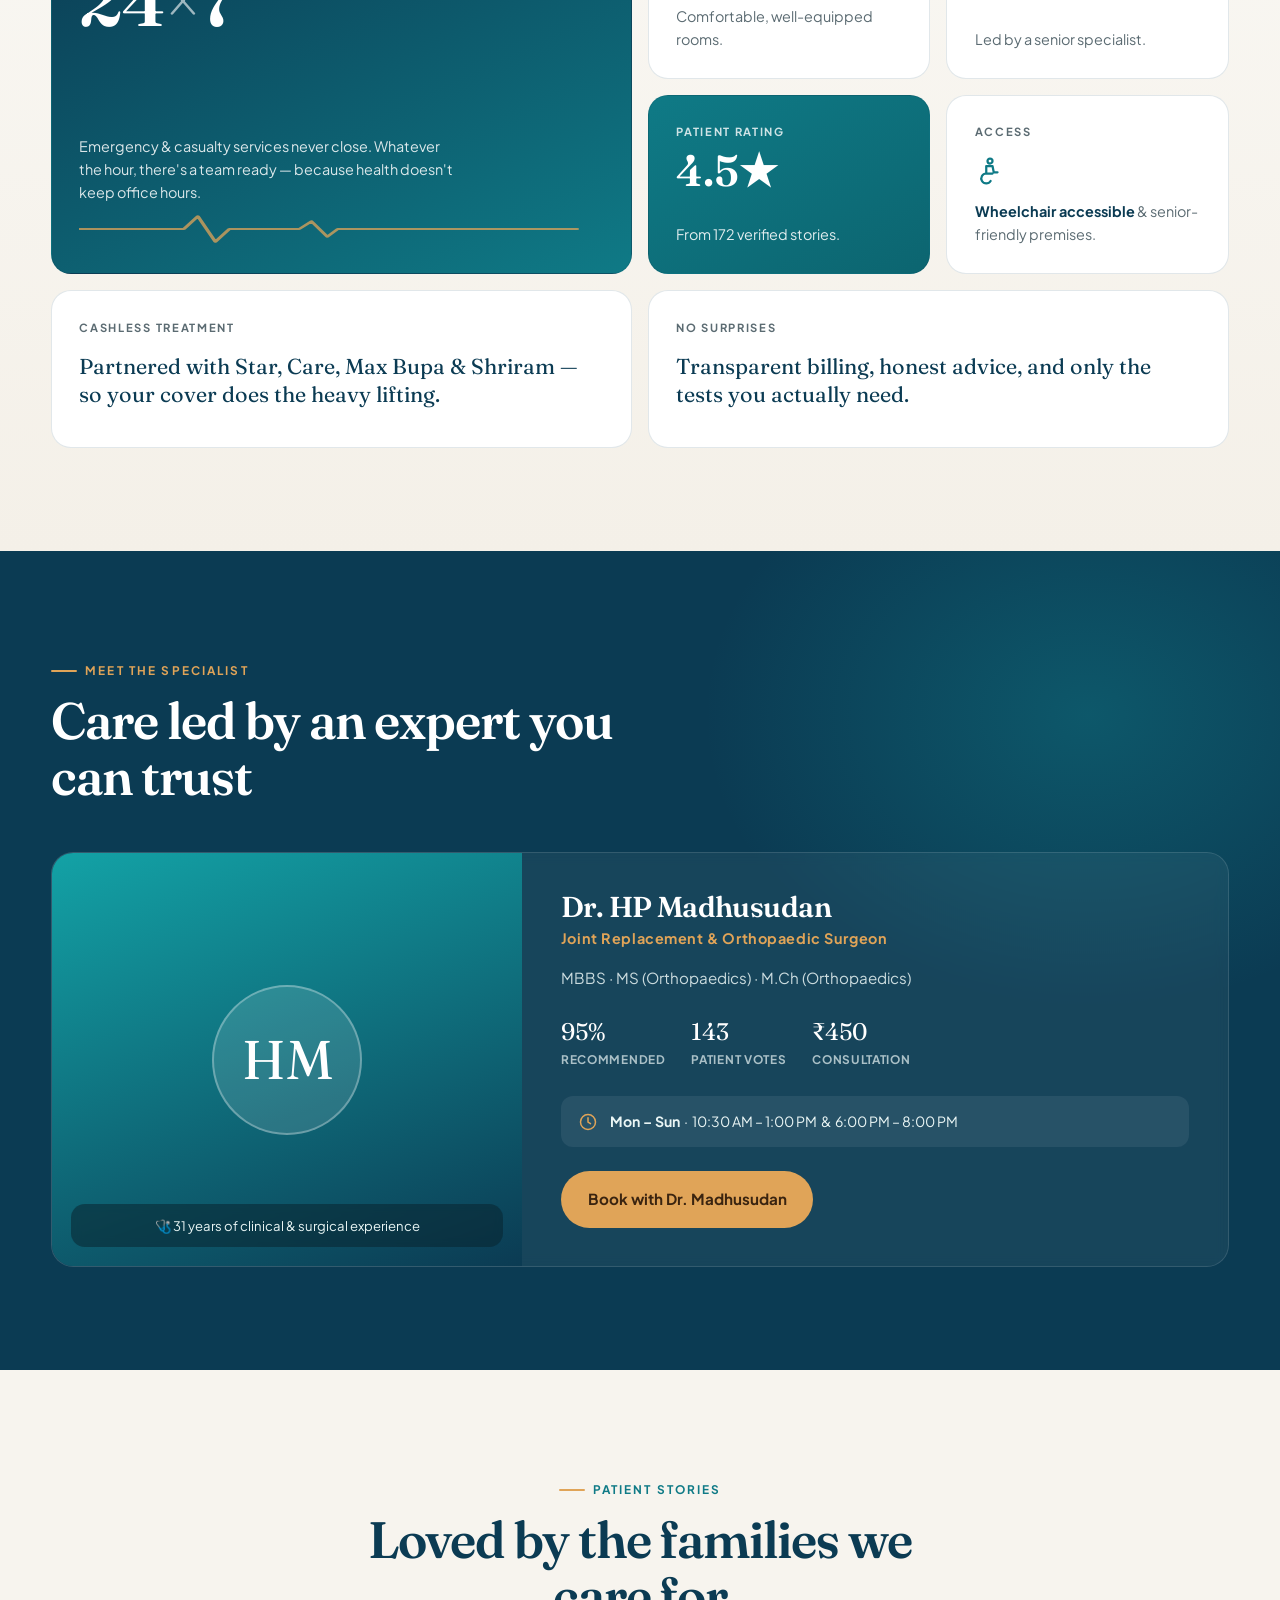
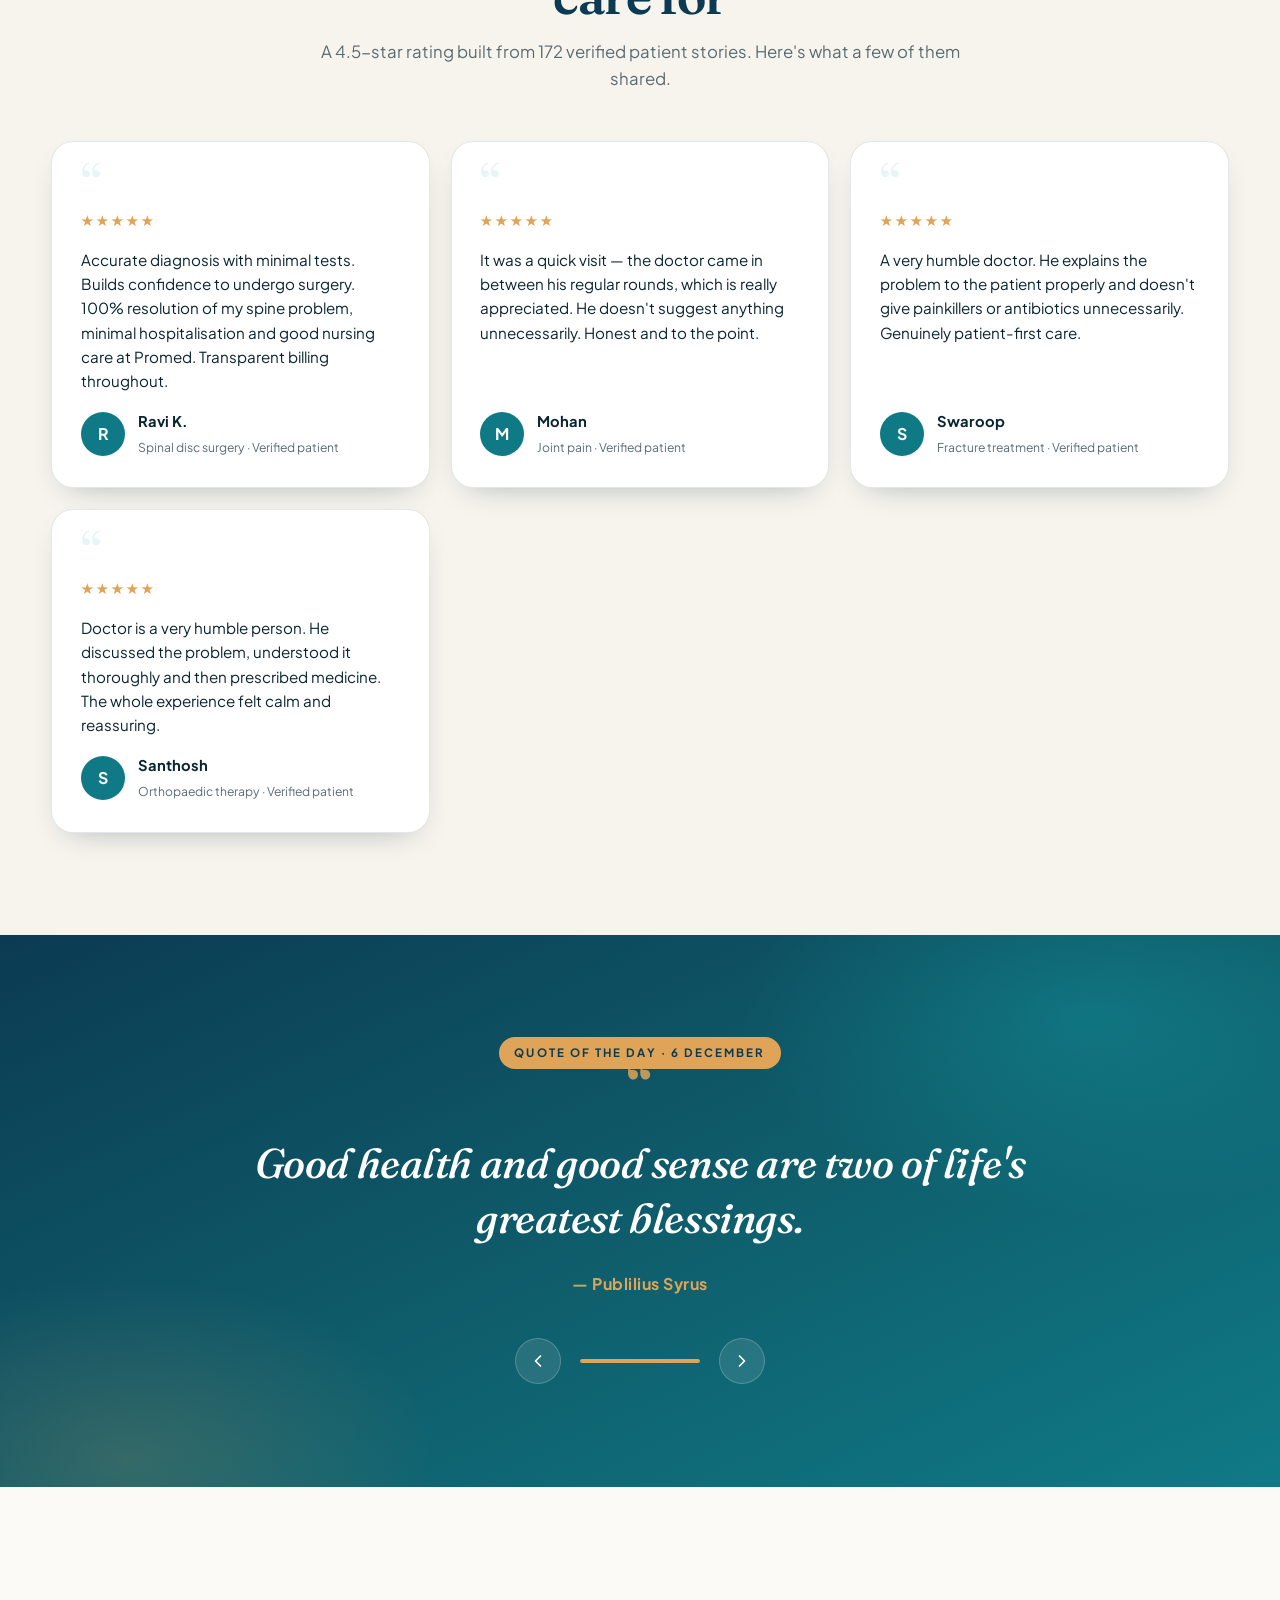
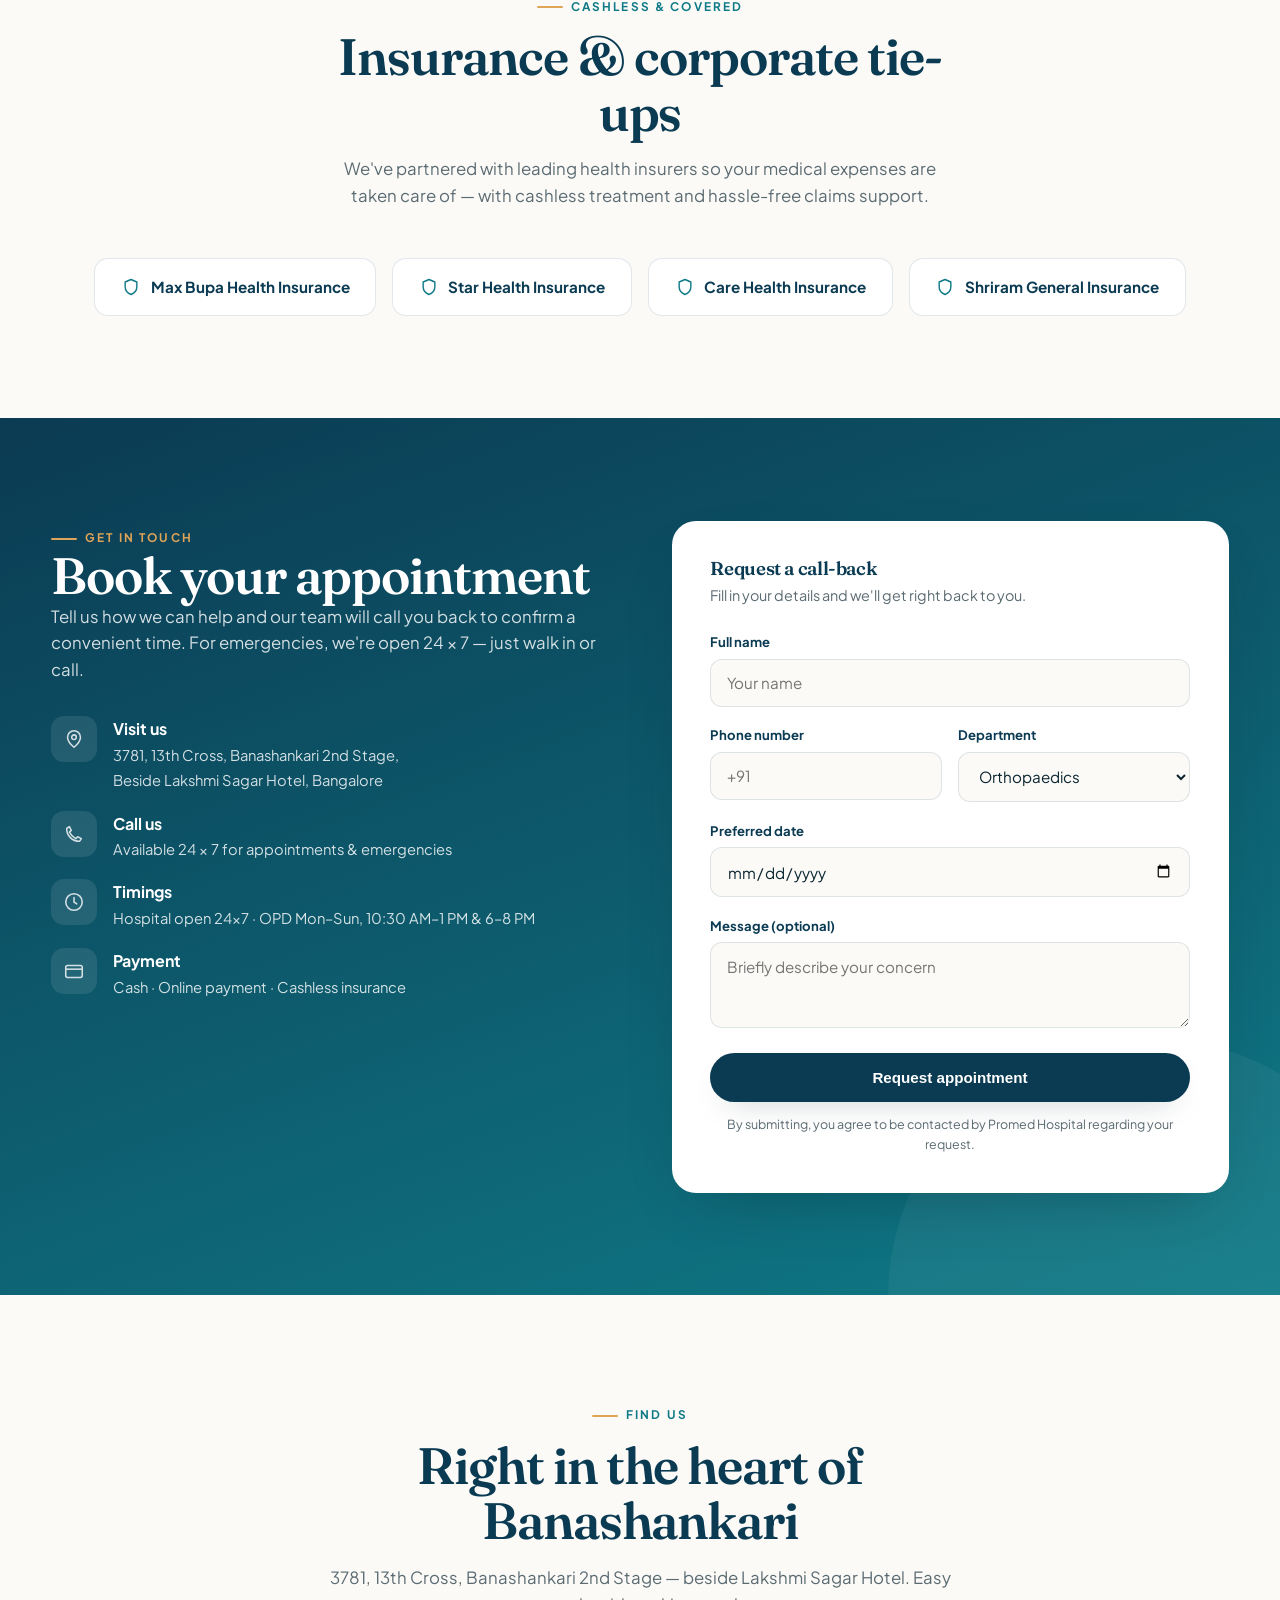
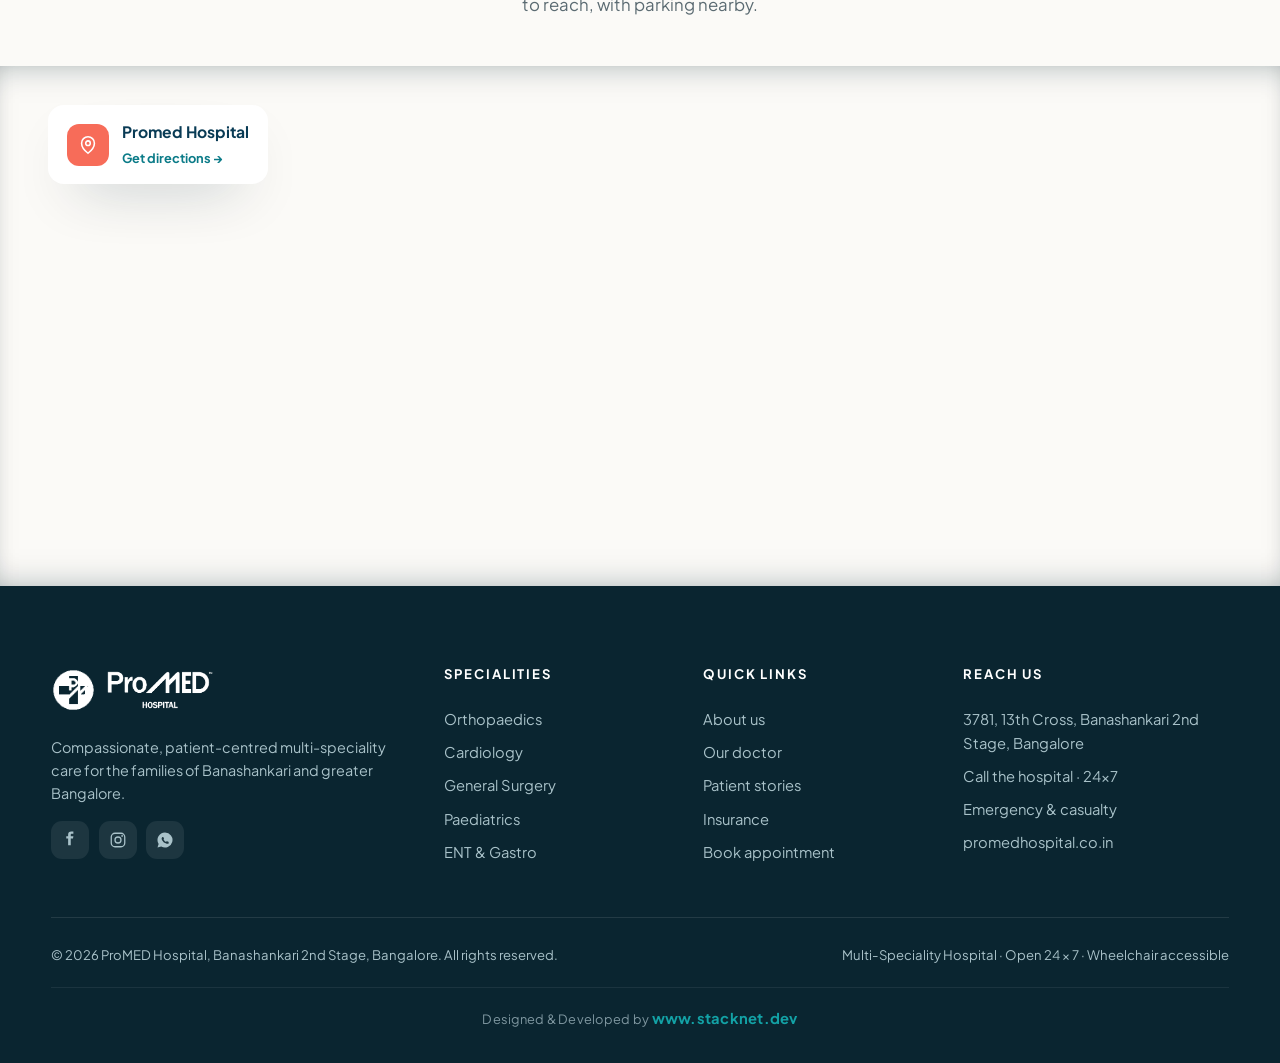
==== commit 46590a01: "Elevate design: clinical-luxury overhaul + About trust card - Add ambient aurora hero, living ECG he" ====
--- a/index.html
+++ b/index.html
@@ -27,9 +27,27 @@
   --shadow:0 24px 60px -30px rgba(10,37,48,.45);
   --shadow-sm:0 12px 32px -18px rgba(10,37,48,.4);
   --r:22px;
+  --ivory:#f4f0e8;
+  --ease:cubic-bezier(.22,1,.36,1);
   --serif:"Fraunces",Georgia,serif;
   --sans:"Plus Jakarta Sans",system-ui,sans-serif;
 }
+::selection{background:var(--teal);color:#fff}
+html{scrollbar-color:var(--teal) transparent}
+::-webkit-scrollbar{width:11px;height:11px}
+::-webkit-scrollbar-thumb{background:linear-gradient(var(--teal),var(--deep));border-radius:20px;border:3px solid var(--paper)}
+::-webkit-scrollbar-track{background:transparent}
+
+/* film grain + ambient atmosphere */
+.grain{position:fixed;inset:0;z-index:9998;pointer-events:none;opacity:.045;mix-blend-mode:multiply;
+  background-image:url("data:image/svg+xml,%3Csvg xmlns='http://www.w3.org/2000/svg' width='140' height='140'%3E%3Cfilter id='n'%3E%3CfeTurbulence type='fractalNoise' baseFrequency='0.85' numOctaves='2' stitchTiles='stitch'/%3E%3C/filter%3E%3Crect width='100%25' height='100%25' filter='url(%23n)'/%3E%3C/svg%3E")}
+/* scroll progress */
+.progress{position:fixed;top:0;left:0;height:3px;width:0;z-index:9999;
+  background:linear-gradient(90deg,var(--gold),var(--teal-2),var(--teal));box-shadow:0 0 12px rgba(19,162,166,.6)}
+/* cursor spotlight (desktop) */
+.spotlight{position:fixed;top:0;left:0;width:520px;height:520px;border-radius:50%;z-index:1;pointer-events:none;
+  transform:translate(-50%,-50%);opacity:0;transition:opacity .6s;mix-blend-mode:soft-light;
+  background:radial-gradient(circle,rgba(19,162,166,.55),transparent 62%)}
 *{box-sizing:border-box;margin:0;padding:0}
 html{scroll-behavior:smooth}
 body{
@@ -56,11 +74,14 @@
 
 /* ---------- buttons ---------- */
 .btn{
-  display:inline-flex;align-items:center;gap:.6rem;
+  display:inline-flex;align-items:center;gap:.6rem;position:relative;overflow:hidden;
   padding:.95rem 1.6rem;border-radius:999px;font-weight:700;font-size:.95rem;
   border:1.5px solid transparent;cursor:pointer;transition:.35s cubic-bezier(.2,.8,.2,1);
-  white-space:nowrap;
-}
+  white-space:nowrap;will-change:transform;
+}
+.btn::after{content:"";position:absolute;top:0;left:-130%;width:55%;height:100%;transform:skewX(-22deg);
+  background:linear-gradient(90deg,transparent,rgba(255,255,255,.4),transparent);transition:left .7s var(--ease)}
+.btn:hover::after{left:150%}
 .btn-primary{background:var(--deep);color:#fff;box-shadow:var(--shadow-sm)}
 .btn-primary:hover{background:var(--teal);transform:translateY(-2px)}
 .btn-gold{background:var(--gold);color:#3a2410}
@@ -110,6 +131,16 @@
     radial-gradient(50% 60% at 8% 90%,rgba(224,164,88,.14),transparent 60%);
 }
 .blob{position:absolute;border-radius:50%;filter:blur(10px);z-index:-1;opacity:.5}
+.hero::after{content:"";position:absolute;z-index:-1;left:-10%;right:-10%;top:-32%;height:90%;pointer-events:none;
+  background:
+    radial-gradient(34% 44% at 22% 42%,rgba(19,162,166,.30),transparent 60%),
+    radial-gradient(30% 40% at 80% 28%,rgba(224,164,88,.24),transparent 60%),
+    radial-gradient(32% 42% at 58% 72%,rgba(15,122,134,.22),transparent 60%);
+  filter:blur(34px);animation:aurora 18s ease-in-out infinite alternate}
+@keyframes aurora{0%{transform:translate(0,0) scale(1)}50%{transform:translate(3%,2%) scale(1.09)}100%{transform:translate(-3%,-1%) scale(1.05)}}
+.hero-ecg{position:absolute;left:0;right:0;bottom:-1px;width:100%;height:110px;z-index:-1;opacity:.55;pointer-events:none}
+.hero-visual::before{content:"";position:absolute;top:-16%;right:-20%;width:72%;aspect-ratio:1;z-index:-1;
+  background:url("promed-emblem.png") no-repeat center/contain;opacity:.06;transform:rotate(8deg)}
 .hero-grid{display:grid;grid-template-columns:1.05fr .95fr;gap:clamp(2rem,5vw,4rem);align-items:center}
 .hero h1{font-size:clamp(2.6rem,5.6vw,4.5rem);margin:1.1rem 0 1.2rem}
 .hero h1 em{font-style:italic;color:var(--teal);position:relative}
@@ -166,6 +197,11 @@
   padding:1.6rem 1.5rem;transition:.4s cubic-bezier(.2,.8,.2,1);position:relative;overflow:hidden;
 }
 .spec::after{content:"";position:absolute;left:0;top:0;height:100%;width:4px;background:var(--teal);transform:scaleY(0);transform-origin:bottom;transition:.4s}
+.spec-grid{counter-reset:spec}
+.spec{counter-increment:spec}
+.spec::before{content:counter(spec,decimal-leading-zero);position:absolute;top:1.15rem;right:1.35rem;
+  font-family:var(--serif);font-size:1.05rem;font-weight:600;color:var(--teal);opacity:.26;transition:.4s;font-feature-settings:"tnum"}
+.spec:hover::before{opacity:.62}
 .spec:hover{transform:translateY(-6px);box-shadow:var(--shadow);border-color:transparent}
 .spec:hover::after{transform:scaleY(1)}
 .spec .ic{width:52px;height:52px;border-radius:15px;background:var(--mint);color:var(--teal);display:grid;place-items:center;margin-bottom:1.1rem;transition:.4s}
@@ -177,13 +213,53 @@
 .about{background:linear-gradient(180deg,var(--sand),var(--paper))}
 .about-grid{display:grid;grid-template-columns:1fr 1fr;gap:clamp(2rem,5vw,4.5rem);align-items:center}
 .about-media{position:relative}
-.about-media .frame{border-radius:26px;overflow:hidden;box-shadow:var(--shadow);aspect-ratio:1/1.05;background:linear-gradient(135deg,#dcefee,#bfe3e1)}
+.about-media .frame{border-radius:26px;box-shadow:var(--shadow);background:linear-gradient(135deg,#dcefee,#bfe3e1)}
+/* care card */
+.care-card{background:var(--white);border:1px solid var(--line);padding:clamp(1.5rem,3vw,2.1rem);display:flex;flex-direction:column;gap:1.3rem;position:relative;overflow:hidden}
+.care-card::before{content:"";position:absolute;top:0;left:0;right:0;height:5px;background:linear-gradient(90deg,var(--gold),var(--teal))}
+.cc-top{display:flex;align-items:center;gap:.9rem}
+.cc-emblem{width:46px;height:46px;flex:none}
+.cc-head strong{display:block;font-family:var(--serif);font-size:1.3rem;color:var(--deep);line-height:1.1}
+.cc-head small{color:var(--muted);font-size:.8rem;font-weight:600}
+.cc-mid{display:flex;align-items:center;gap:1.4rem;padding:.4rem 0;border-block:1px solid var(--line);padding-block:1.2rem}
+.cc-ring{position:relative;width:120px;height:120px;flex:none}
+.cc-ring svg{width:100%;height:100%}
+.cc-ring-txt{position:absolute;inset:0;display:flex;flex-direction:column;align-items:center;justify-content:center}
+.cc-ring-txt b{font-family:var(--serif);font-size:1.9rem;color:var(--deep);line-height:1}
+.cc-ring-txt span{font-size:.66rem;font-weight:700;text-transform:uppercase;letter-spacing:.06em;color:var(--muted)}
+.cc-rating{display:flex;flex-direction:column;gap:.25rem}
+.cc-stars{color:var(--gold);font-size:1.15rem;letter-spacing:2px}
+.cc-rating b{font-family:var(--serif);font-size:1.7rem;color:var(--deep)}
+.cc-rating>div{display:flex;align-items:baseline;gap:.35rem;color:var(--muted);font-weight:600}
+.cc-rating span{font-size:.82rem;color:var(--muted);font-weight:600}
+.cc-list{list-style:none;display:grid;gap:.7rem}
+.cc-list li{display:flex;align-items:center;gap:.6rem;font-size:.92rem;font-weight:600;color:var(--ink)}
+.cc-list li svg{flex:none;color:var(--teal)}
+@media(max-width:420px){.cc-mid{flex-direction:column;align-items:flex-start;gap:1rem}}
 .stat-chip{position:absolute;background:#fff;border-radius:18px;padding:1.1rem 1.3rem;box-shadow:var(--shadow);text-align:center}
 .stat-chip .n{font-family:var(--serif);font-size:2rem;color:var(--teal);font-weight:600;line-height:1}
 .stat-chip .t{font-size:.72rem;color:var(--muted);font-weight:700;text-transform:uppercase;letter-spacing:.06em}
 .about ul.ticks{list-style:none;margin:1.6rem 0 2rem;display:grid;gap:.8rem}
 .about ul.ticks li{display:flex;gap:.7rem;font-weight:600;color:var(--ink);font-size:.98rem}
 .about ul.ticks li svg{flex:none;color:var(--teal);margin-top:3px}
+
+/* why / bento */
+.why{background:linear-gradient(180deg,var(--paper),var(--ivory))}
+.why .sec-head h2 em{font-style:italic;color:var(--teal)}
+.bento{display:grid;grid-template-columns:repeat(4,1fr);grid-auto-rows:minmax(158px,auto);gap:1rem}
+.bento .b{border-radius:20px;padding:1.7rem;position:relative;overflow:hidden;border:1px solid var(--line);
+  background:var(--white);display:flex;flex-direction:column;gap:.5rem;justify-content:flex-start;transition:transform .45s var(--ease),box-shadow .45s var(--ease)}
+.bento .b:hover{transform:translateY(-5px);box-shadow:var(--shadow);border-color:transparent}
+.b .k{font-size:.7rem;font-weight:700;letter-spacing:.15em;text-transform:uppercase;color:var(--muted)}
+.b .v{font-family:var(--serif);font-size:2.7rem;font-weight:600;color:var(--deep);line-height:1;font-feature-settings:"tnum"}
+.b p{font-size:.9rem;color:var(--muted);margin-top:auto}
+.bento .b-lg{grid-column:span 2;grid-row:span 2;background:linear-gradient(155deg,var(--deep),var(--teal));color:#eaf6f5;justify-content:space-between}
+.bento .b-lg .k{color:rgba(255,255,255,.75)}.bento .b-lg .v{color:#fff}.bento .b-lg p{color:rgba(255,255,255,.85)}
+.bento .b-teal{background:linear-gradient(150deg,var(--teal),#0c6570);color:#eaf6f5}
+.bento .b-teal .k{color:rgba(255,255,255,.8)}.bento .b-teal .v{color:#fff}.bento .b-teal p{color:rgba(255,255,255,.88)}
+.bento .b-wide{grid-column:span 2}
+@media(max-width:900px){.bento{grid-template-columns:repeat(2,1fr)}.bento .b-lg{grid-column:span 2;grid-row:span 1}.bento .b-wide{grid-column:span 2}}
+@media(max-width:540px){.bento{grid-template-columns:1fr}.bento .b-lg,.bento .b-wide{grid-column:span 1}}
 
 /* doctor */
 .doctor{background:var(--deep);color:#eaf6f5;overflow:hidden}
@@ -343,6 +419,10 @@
 </head>
 <body>
 
+<div class="progress" id="progress" aria-hidden="true"></div>
+<div class="spotlight" id="spotlight" aria-hidden="true"></div>
+<div class="grain" aria-hidden="true"></div>
+
 <!-- top bar -->
 <div class="topbar">
   <div class="wrap">
@@ -382,6 +462,7 @@
 
 <!-- hero -->
 <section class="hero">
+  <canvas id="ecg" class="hero-ecg" aria-hidden="true"></canvas>
   <div class="wrap hero-grid">
     <div class="hero-copy reveal">
       <span class="eyebrow">Multi-Speciality Hospital · Banashankari, Bangalore</span>
@@ -501,17 +582,35 @@
 <section class="sec about" id="about">
   <div class="wrap about-grid">
     <div class="about-media reveal">
-      <div class="frame">
-        <svg viewBox="0 0 400 420" preserveAspectRatio="xMidYMid slice" xmlns="http://www.w3.org/2000/svg">
-          <rect width="400" height="420" fill="#cbe8e5"/>
-          <circle cx="300" cy="90" r="90" fill="#0f7a86" opacity="0.15"/>
-          <rect x="40" y="150" width="320" height="230" rx="18" fill="#ffffff" opacity="0.6"/>
-          <rect x="70" y="185" width="120" height="14" rx="7" fill="#0b3b53" opacity="0.3"/>
-          <rect x="70" y="215" width="200" height="10" rx="5" fill="#0b3b53" opacity="0.2"/>
-          <rect x="70" y="235" width="170" height="10" rx="5" fill="#0b3b53" opacity="0.2"/>
-          <path d="M70 300 h40 l12 -28 16 56 12 -28 h130" stroke="#0f7a86" stroke-width="4" fill="none" stroke-linecap="round" stroke-linejoin="round"/>
-          <circle cx="150" cy="80" r="34" fill="#e0a458" opacity="0.7"/>
-        </svg>
+      <div class="frame care-card">
+        <div class="cc-top">
+          <img class="cc-emblem" src="promed-emblem.png" alt="" width="113" height="112" />
+          <div class="cc-head">
+            <strong>Care you can trust</strong>
+            <small>Banashankari 2nd Stage · Bangalore</small>
+          </div>
+        </div>
+        <div class="cc-mid">
+          <div class="cc-ring" role="img" aria-label="95 percent of patients would recommend us">
+            <svg viewBox="0 0 120 120">
+              <circle cx="60" cy="60" r="52" fill="none" stroke="rgba(11,59,83,.1)" stroke-width="11"/>
+              <circle cx="60" cy="60" r="52" fill="none" stroke="var(--gold)" stroke-width="11" stroke-linecap="round"
+                      stroke-dasharray="326.7" stroke-dashoffset="16.3" transform="rotate(-90 60 60)"/>
+            </svg>
+            <div class="cc-ring-txt"><b>95%</b><span>recommend us</span></div>
+          </div>
+          <div class="cc-rating">
+            <div class="cc-stars">★★★★★</div>
+            <div><b>4.5</b> / 5</div>
+            <span>172 patient stories</span>
+          </div>
+        </div>
+        <ul class="cc-list">
+          <li><svg width="18" height="18" viewBox="0 0 24 24" fill="none"><path d="m5 13 4 4L19 7" stroke="currentColor" stroke-width="2.4" stroke-linecap="round" stroke-linejoin="round"/></svg>Accurate diagnosis, minimal tests</li>
+          <li><svg width="18" height="18" viewBox="0 0 24 24" fill="none"><path d="m5 13 4 4L19 7" stroke="currentColor" stroke-width="2.4" stroke-linecap="round" stroke-linejoin="round"/></svg>Transparent, honest billing</li>
+          <li><svg width="18" height="18" viewBox="0 0 24 24" fill="none"><path d="m5 13 4 4L19 7" stroke="currentColor" stroke-width="2.4" stroke-linecap="round" stroke-linejoin="round"/></svg>Caring nursing staff, round the clock</li>
+          <li><svg width="18" height="18" viewBox="0 0 24 24" fill="none"><path d="m5 13 4 4L19 7" stroke="currentColor" stroke-width="2.4" stroke-linecap="round" stroke-linejoin="round"/></svg>No unnecessary medicines</li>
+        </ul>
       </div>
       <div class="stat-chip" style="bottom:-24px;left:-18px">
         <div class="n">25</div><div class="t">In-patient Beds</div>
@@ -528,6 +627,42 @@
         <li><svg width="20" height="20" viewBox="0 0 24 24" fill="none"><path d="m5 13 4 4L19 7" stroke="currentColor" stroke-width="2.4" stroke-linecap="round" stroke-linejoin="round"/></svg>Cashless treatment with leading insurance partners</li>
       </ul>
       <a href="#book" class="btn btn-primary">Plan your visit</a>
+    </div>
+  </div>
+</section>
+
+<!-- why promed (bento) -->
+<section class="sec why" id="why">
+  <div class="wrap">
+    <div class="sec-head reveal">
+      <span class="eyebrow">Why families choose us</span>
+      <h2>Big-hospital standards, <em>neighbourhood</em> warmth.</h2>
+    </div>
+    <div class="bento">
+      <article class="b b-lg reveal">
+        <div>
+          <span class="k">Always here for you</span>
+          <div class="v" style="font-size:clamp(3rem,7vw,4.6rem);margin-top:.6rem">24<span style="opacity:.6">×</span>7</div>
+        </div>
+        <p style="max-width:34ch">Emergency &amp; casualty services never close. Whatever the hour, there's a team ready — because health doesn't keep office hours.</p>
+        <svg viewBox="0 0 300 40" preserveAspectRatio="none" style="width:100%;height:34px;opacity:.75"><path d="M0 20h60l8-15 10 30 8-15h40l7-9 9 18 6-9h137" fill="none" stroke="#e0a458" stroke-width="2.2" stroke-linecap="round" stroke-linejoin="round"/></svg>
+      </article>
+      <article class="b reveal"><span class="k">In-patient beds</span><div class="v">25</div><p>Comfortable, well-equipped rooms.</p></article>
+      <article class="b reveal"><span class="k">Years of care</span><div class="v">31</div><p>Led by a senior specialist.</p></article>
+      <article class="b b-teal reveal"><span class="k">Patient rating</span><div class="v">4.5★</div><p>From 172 verified stories.</p></article>
+      <article class="b reveal">
+        <span class="k">Access</span>
+        <svg width="30" height="30" viewBox="0 0 24 24" fill="none" style="margin:.4rem 0;color:var(--teal)"><circle cx="12" cy="4" r="2" stroke="currentColor" stroke-width="1.8"/><path d="M9 8h5l1 5h3M9 8v6h5m-5 0a4 4 0 1 0 3.5 6" stroke="currentColor" stroke-width="1.8" stroke-linecap="round" stroke-linejoin="round"/></svg>
+        <p><strong style="color:var(--deep)">Wheelchair accessible</strong> &amp; senior-friendly premises.</p>
+      </article>
+      <article class="b b-wide reveal">
+        <span class="k">Cashless treatment</span>
+        <p style="margin:.5rem 0 0;font-family:var(--serif);font-size:1.35rem;color:var(--deep);line-height:1.3">Partnered with Star, Care, Max Bupa &amp; Shriram — so your cover does the heavy lifting.</p>
+      </article>
+      <article class="b b-wide reveal">
+        <span class="k">No surprises</span>
+        <p style="margin:.5rem 0 0;font-family:var(--serif);font-size:1.35rem;color:var(--deep);line-height:1.3">Transparent billing, honest advice, and only the tests you actually need.</p>
+      </article>
     </div>
   </div>
 </section>
@@ -918,6 +1053,66 @@
   }, {threshold:.35});
   qObserver.observe(stage);
 })();
+
+// ---- scroll progress meter ----
+const prog = document.getElementById('progress');
+addEventListener('scroll', () => {
+  const h = document.documentElement;
+  const s = h.scrollTop / (h.scrollHeight - h.clientHeight || 1);
+  prog.style.width = (s * 100) + '%';
+}, {passive:true});
+
+const fine = matchMedia('(pointer:fine)').matches;
+const noMotion = matchMedia('(prefers-reduced-motion:reduce)').matches;
+
+// ---- cursor spotlight ----
+const spot = document.getElementById('spotlight');
+if (fine && !noMotion) {
+  addEventListener('mousemove', e => { spot.style.opacity = '1'; spot.style.left = e.clientX + 'px'; spot.style.top = e.clientY + 'px'; }, {passive:true});
+  document.addEventListener('mouseleave', () => spot.style.opacity = '0');
+}
+
+// ---- magnetic buttons ----
+if (fine && !noMotion) {
+  document.querySelectorAll('.btn-primary,.btn-gold').forEach(b => {
+    b.addEventListener('mousemove', e => {
+      const r = b.getBoundingClientRect();
+      const x = e.clientX - r.left - r.width/2, y = e.clientY - r.top - r.height/2;
+      b.style.transform = `translate(${x*0.16}px, ${y*0.3}px)`;
+    });
+    b.addEventListener('mouseleave', () => b.style.transform = '');
+  });
+}
+
+// ---- living ECG heartbeat ----
+(function(){
+  const c = document.getElementById('ecg'); if(!c) return;
+  const ctx = c.getContext('2d'); let w, h, dpr;
+  function size(){ dpr = Math.min(devicePixelRatio||1, 2); w = c.clientWidth; h = c.clientHeight; c.width = w*dpr; c.height = h*dpr; ctx.setTransform(dpr,0,0,dpr,0,0); }
+  size(); addEventListener('resize', size);
+  function ecgY(x, mid){
+    const p = ((x % 200) + 200) % 200; let y = 0;
+    if (p > 62 && p < 68) y = -5;        // P wave
+    else if (p >= 72 && p < 76) y = 9;   // Q
+    else if (p >= 76 && p < 80) y = -48; // R spike
+    else if (p >= 80 && p < 84) y = 24;  // S
+    else if (p > 98 && p < 112) y = -11; // T wave
+    return mid + y;
+  }
+  let off = 0;
+  const grad = () => { const g = ctx.createLinearGradient(0,0,w,0);
+    g.addColorStop(0,'rgba(224,164,88,0)'); g.addColorStop(.16,'rgba(224,164,88,.95)');
+    g.addColorStop(.84,'rgba(19,162,166,.95)'); g.addColorStop(1,'rgba(19,162,166,0)'); return g; };
+  function draw(){
+    ctx.clearRect(0,0,w,h);
+    const mid = h*0.55;
+    ctx.beginPath();
+    for (let x=0; x<=w; x+=2){ const y = ecgY(x+off, mid); x===0 ? ctx.moveTo(x,y) : ctx.lineTo(x,y); }
+    ctx.strokeStyle = grad(); ctx.lineWidth = 2.3; ctx.lineJoin='round'; ctx.lineCap='round'; ctx.stroke();
+    if (!noMotion){ off += 1.5; requestAnimationFrame(draw); }
+  }
+  draw();
+})();
 </script>
 </body>
 </html>
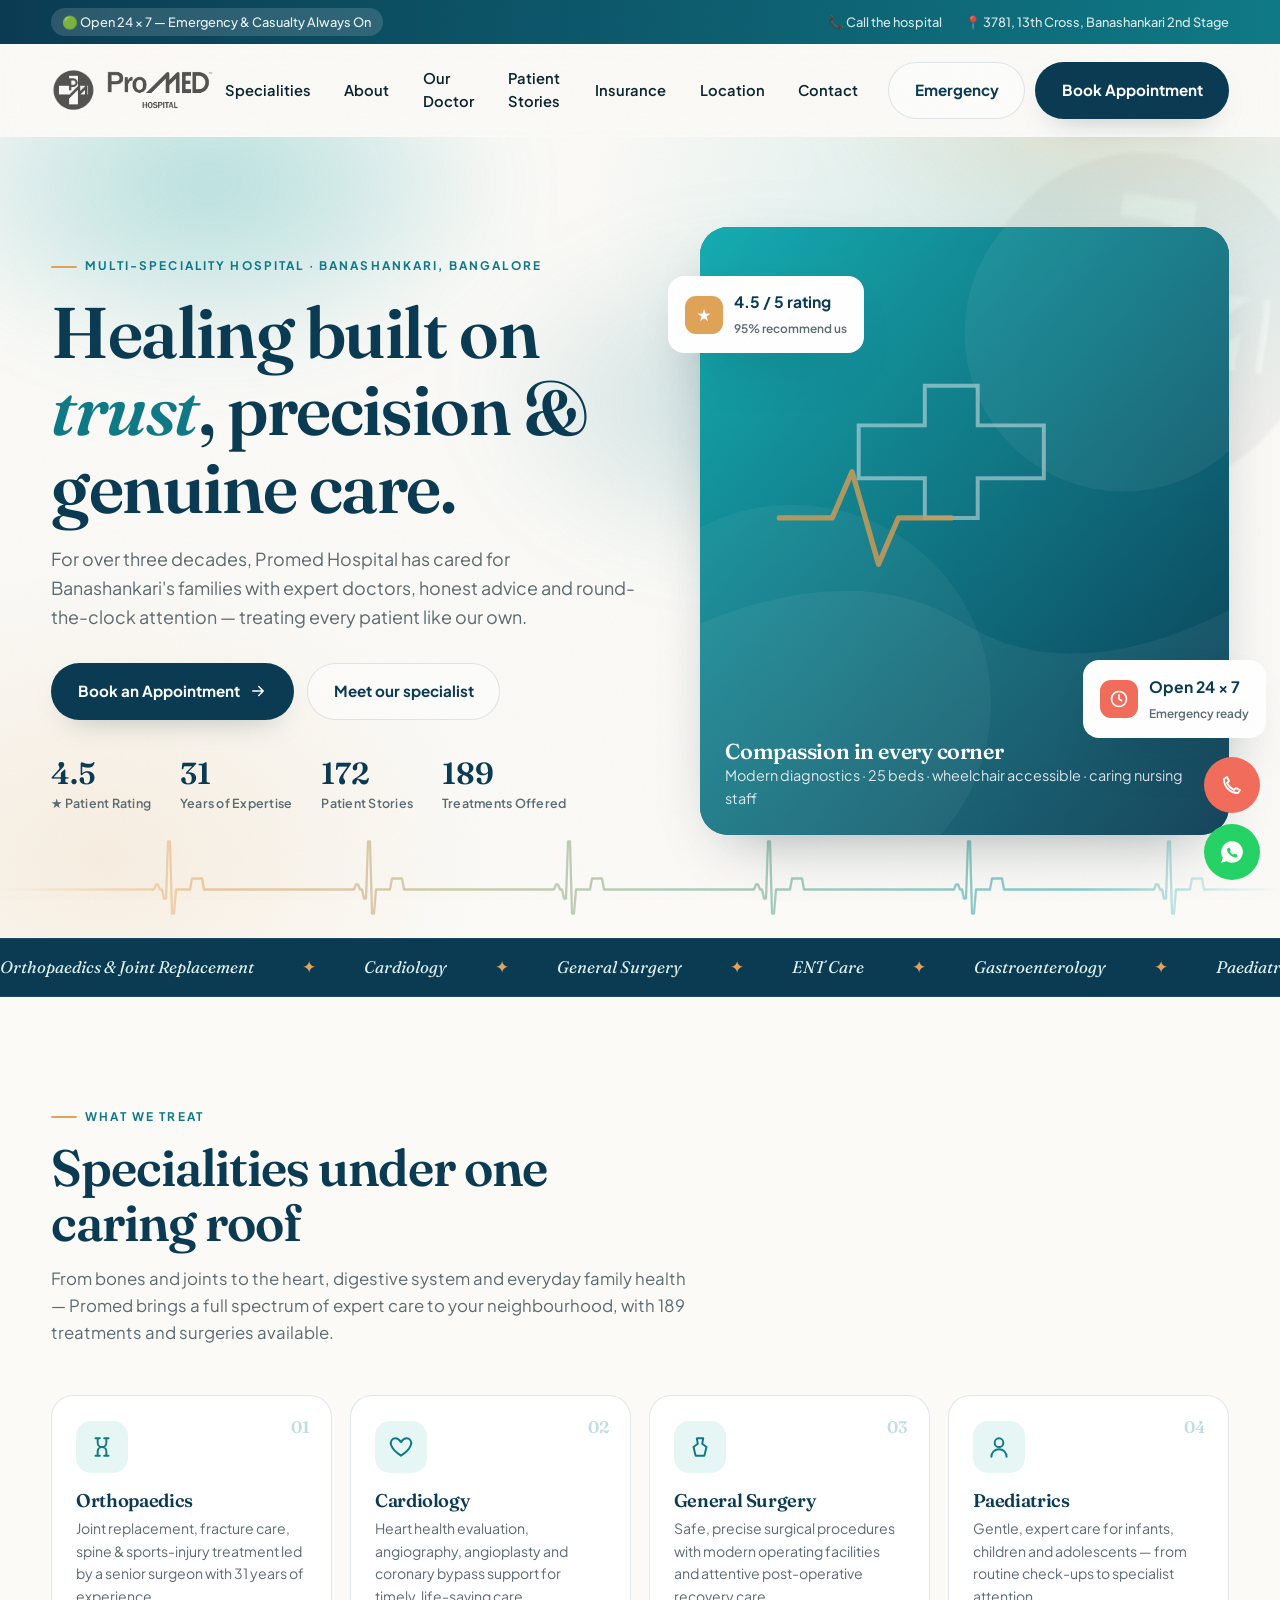
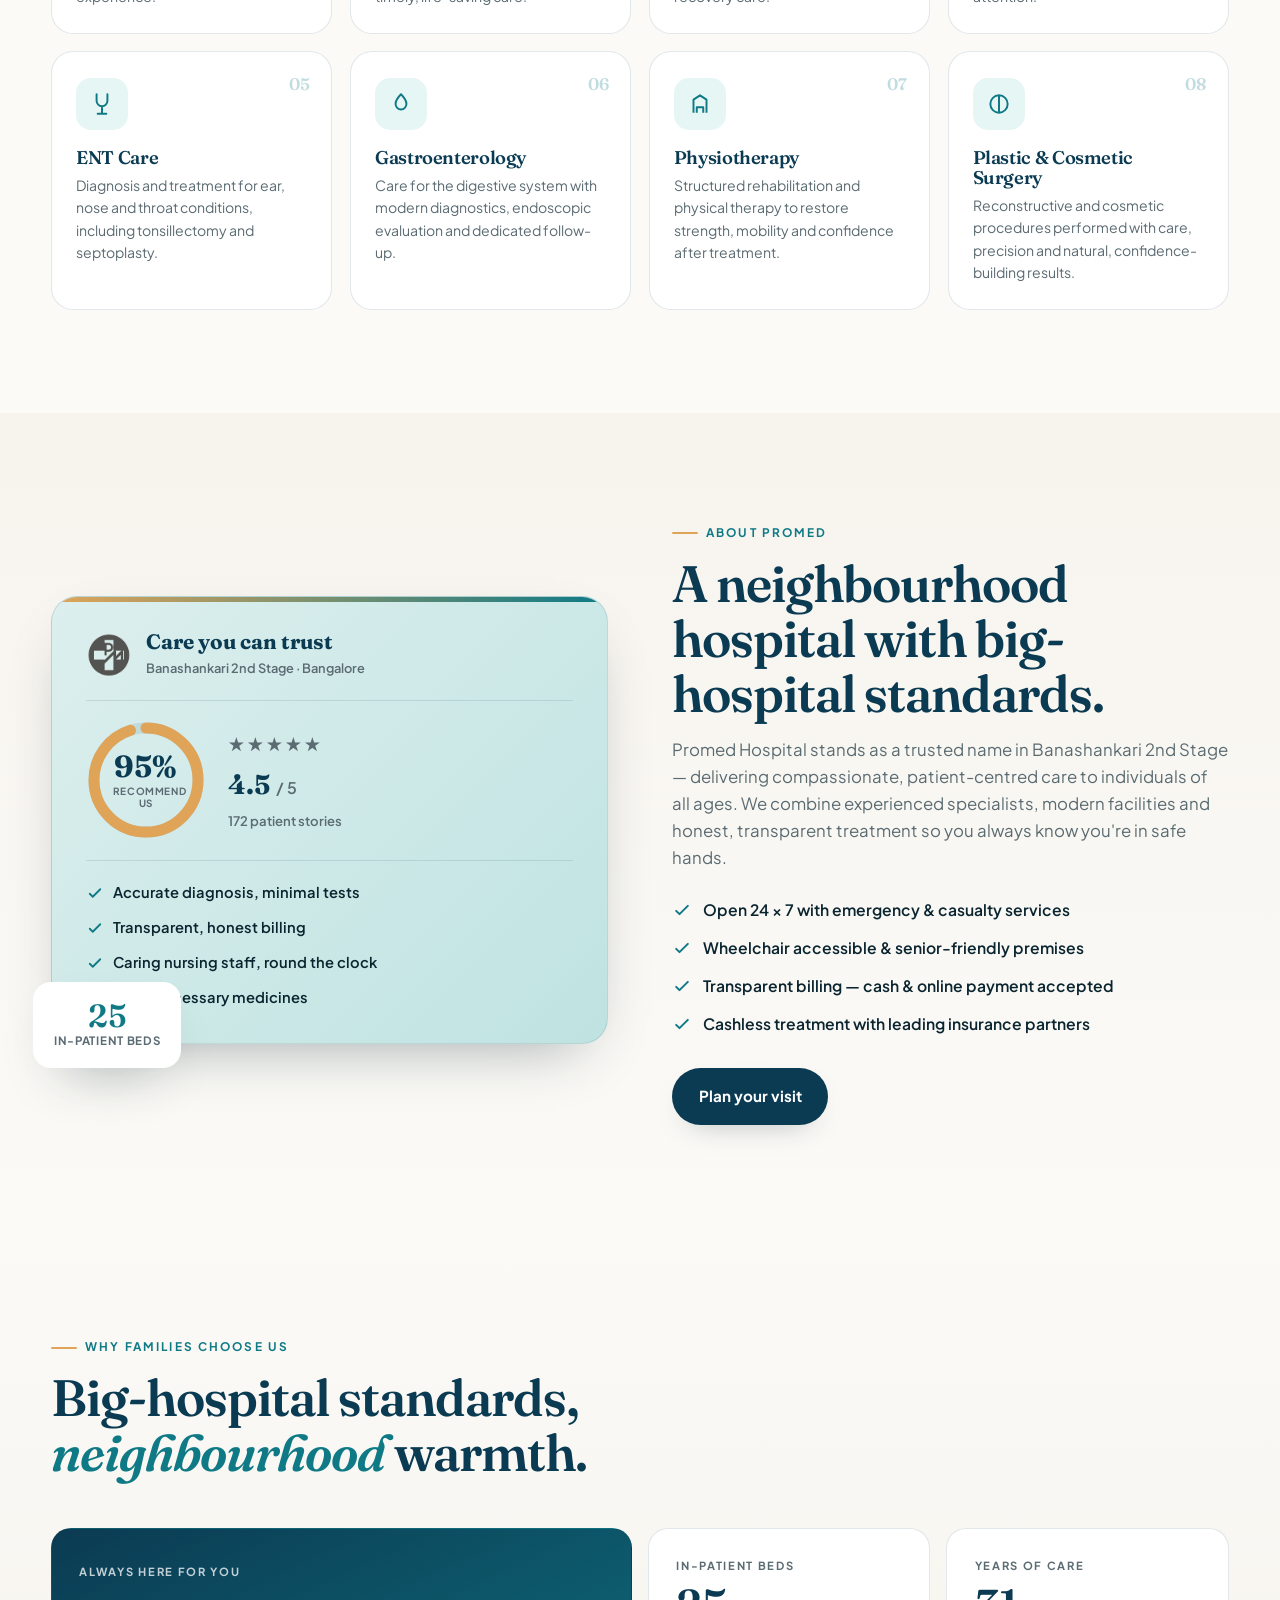
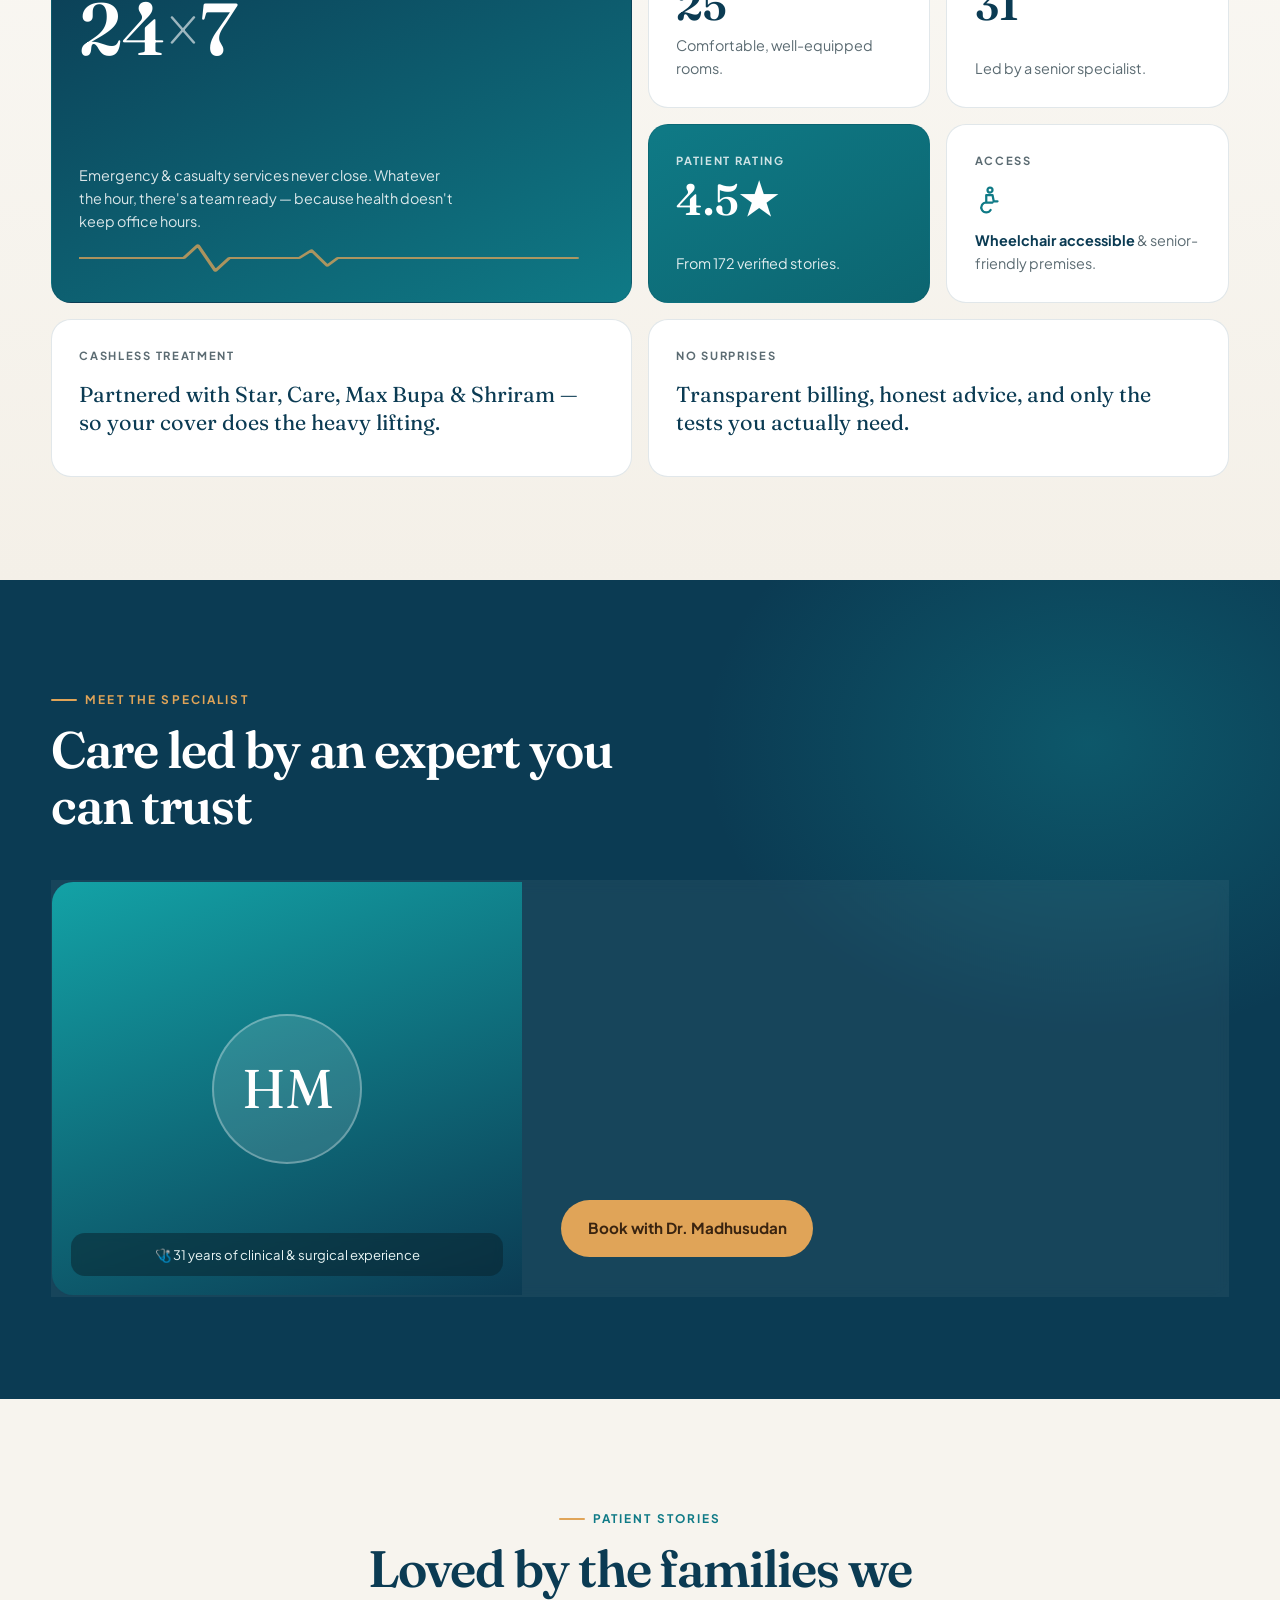
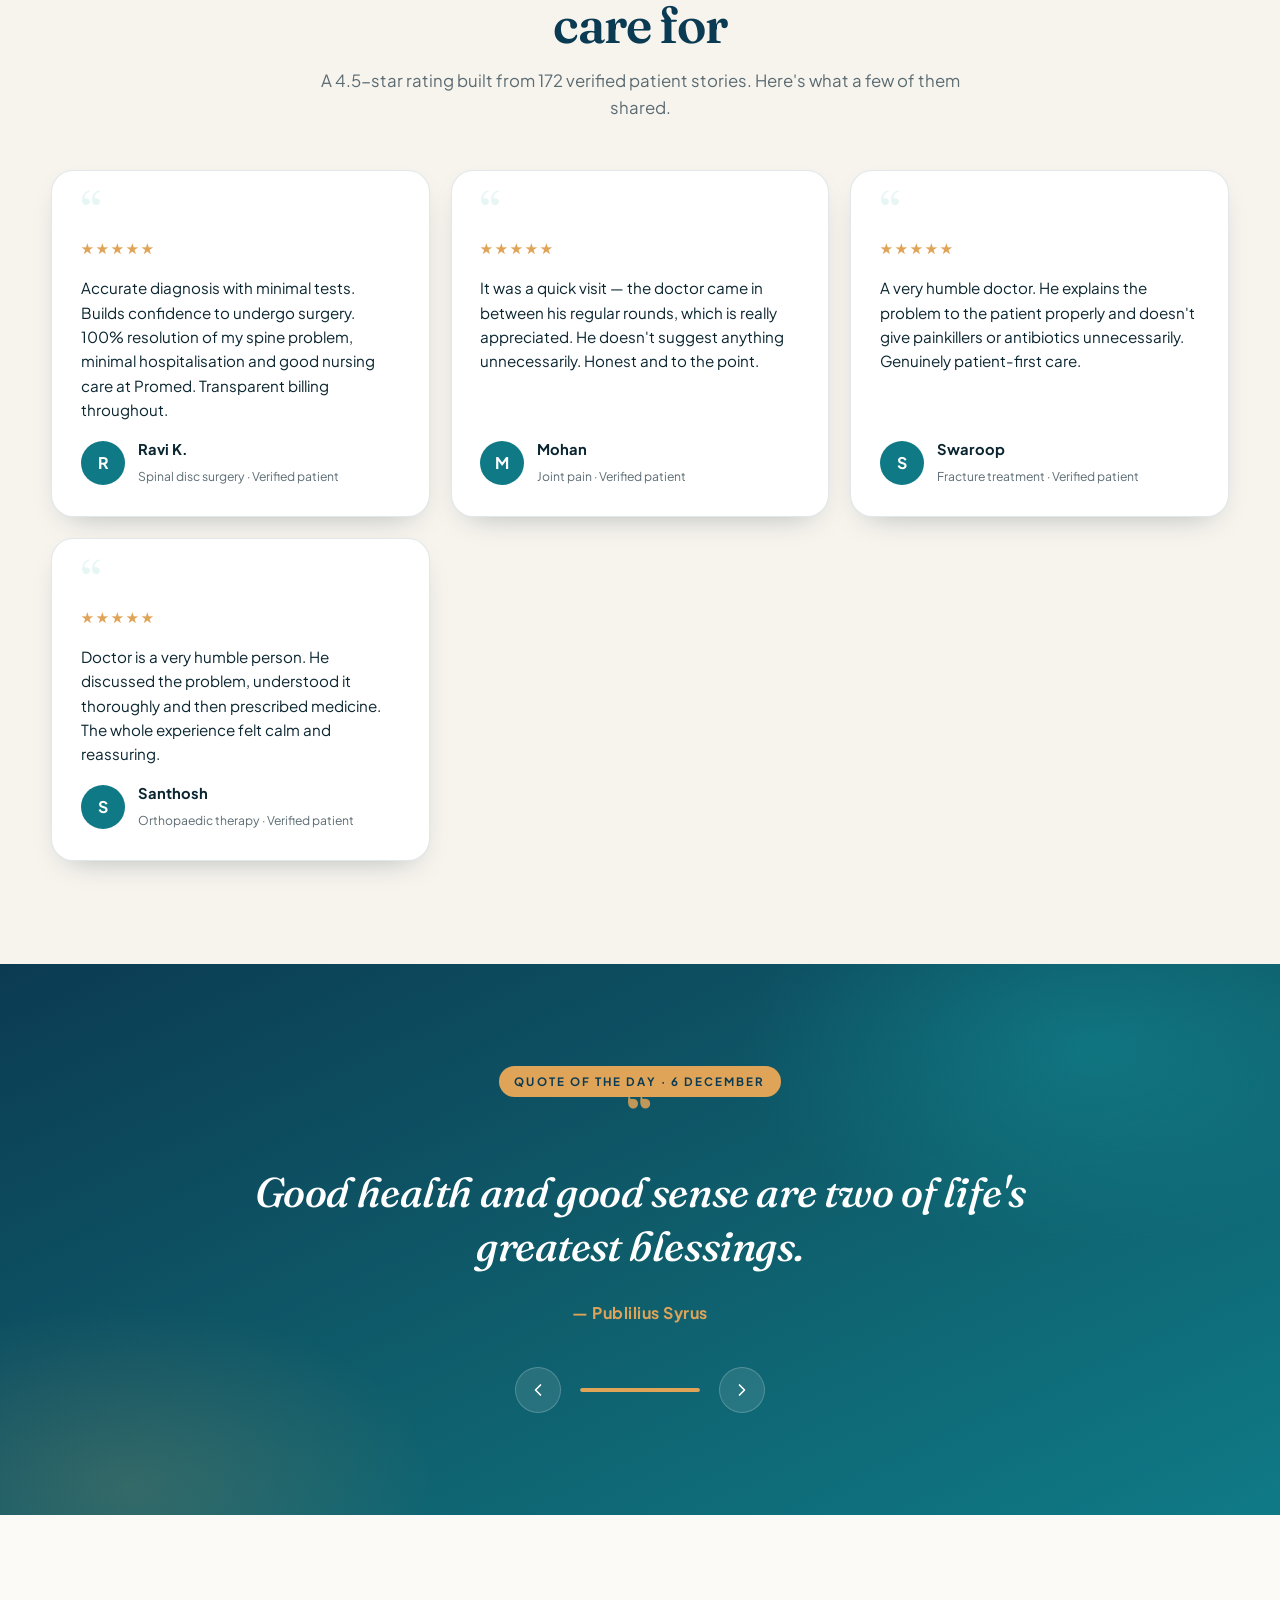
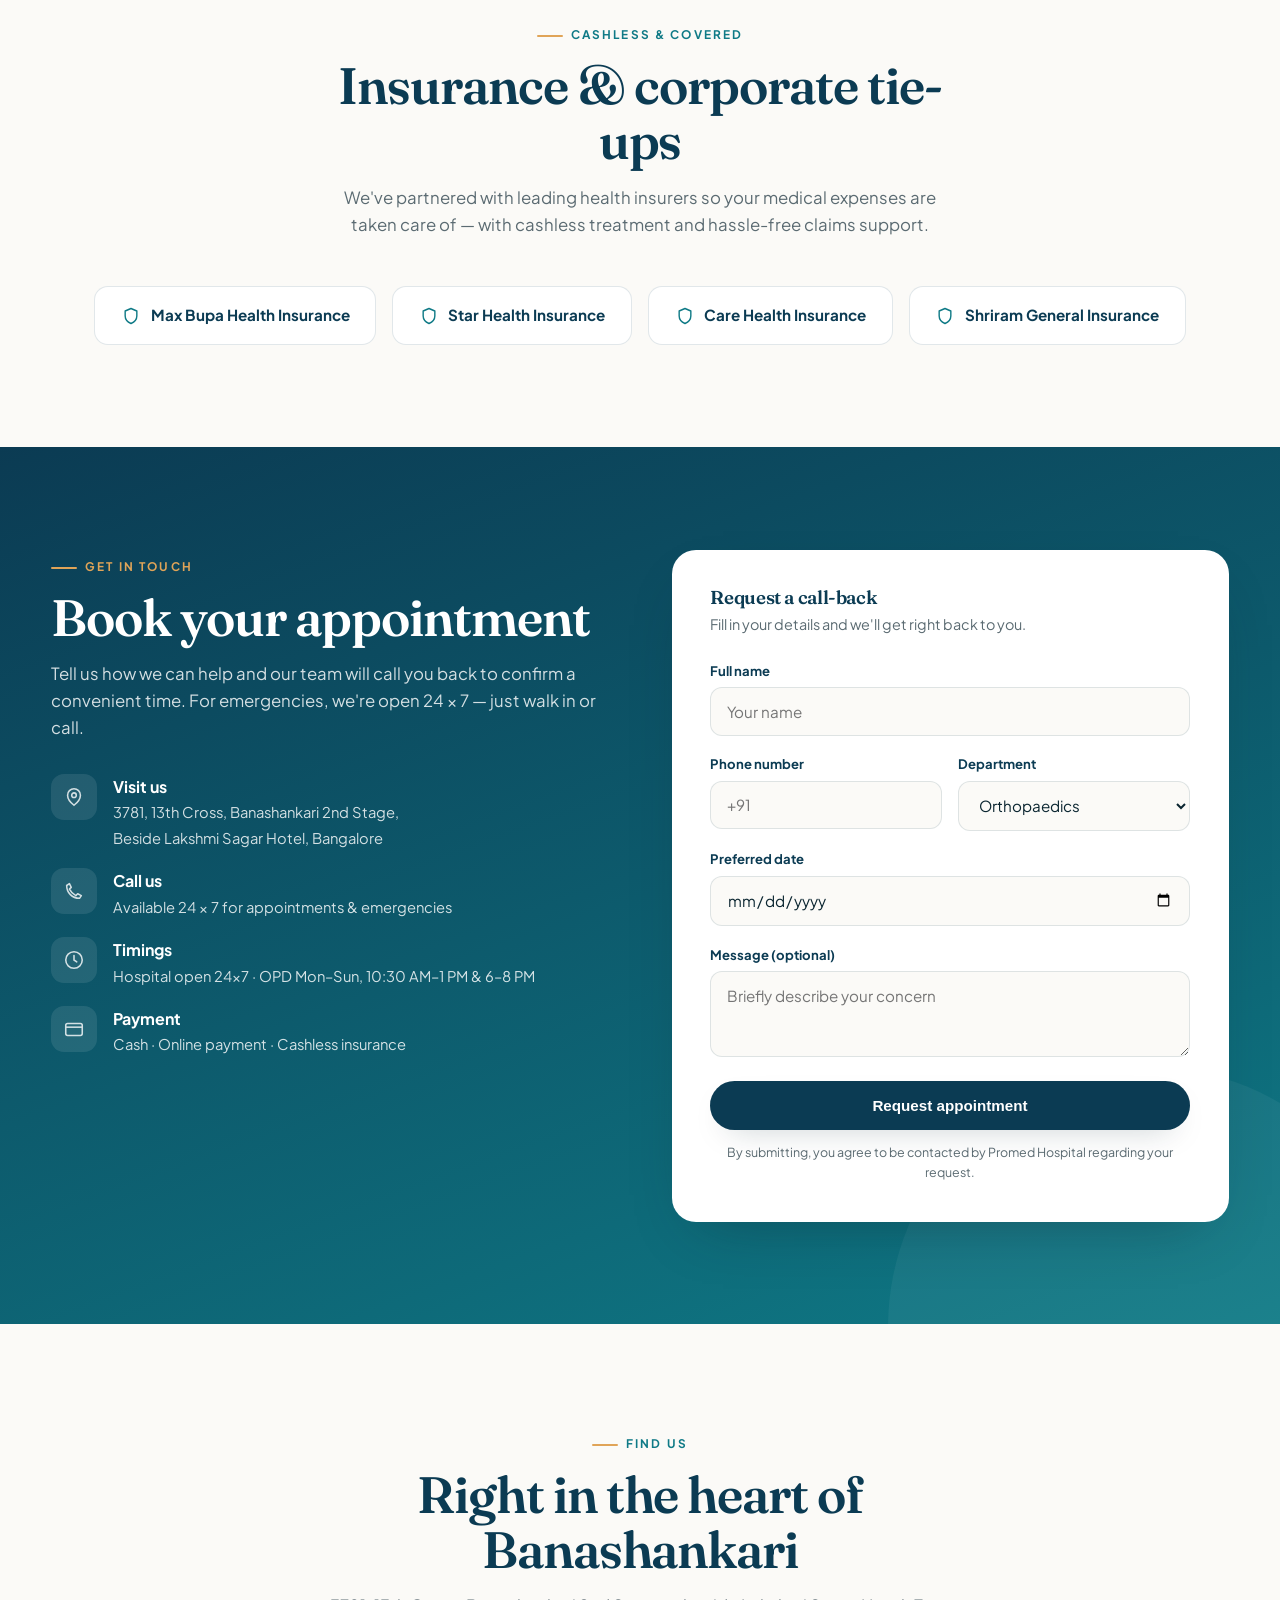
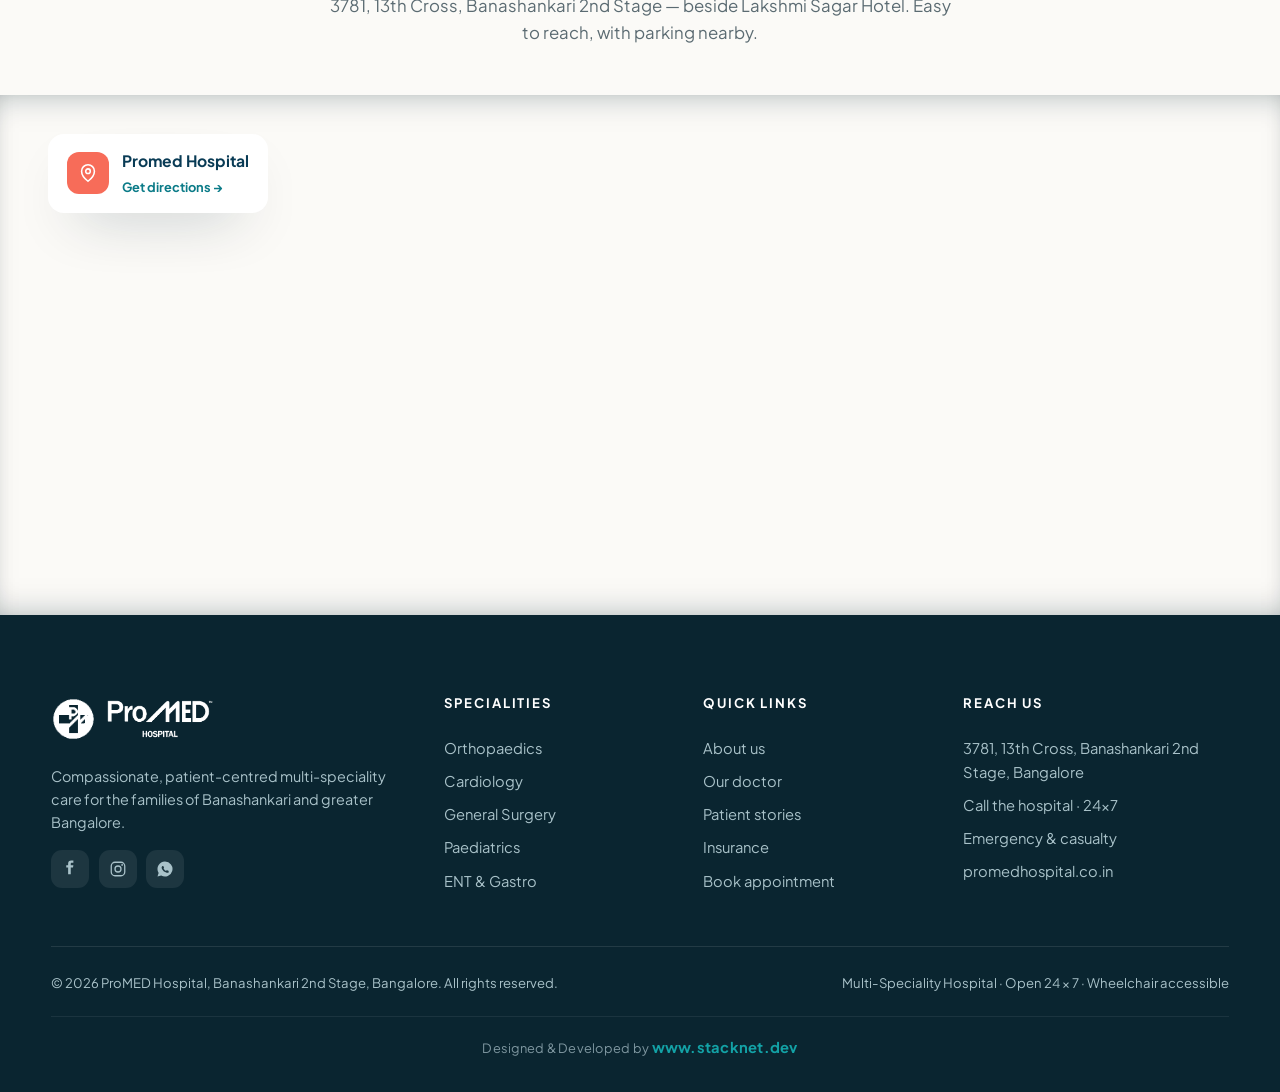
==== commit 77146e66: "Fix mobile layout overlaps and redesign phone menu - Phone header: logo no longer covered; nav CTA f" ====
--- a/index.html
+++ b/index.html
@@ -98,6 +98,7 @@
 .topbar a{display:inline-flex;align-items:center;gap:.4rem;opacity:.92}
 .topbar a:hover{opacity:1}
 .topbar .pill{background:rgba(255,255,255,.14);padding:.25rem .7rem;border-radius:999px}
+.tb-links{display:flex;gap:1.4rem;flex-wrap:wrap}
 
 /* ---------- nav ---------- */
 header{position:sticky;top:0;z-index:60;transition:.4s}
@@ -118,6 +119,7 @@
 .menu{display:flex;gap:.4rem;align-items:center}
 .menu a{padding:.55rem .85rem;border-radius:10px;font-weight:600;font-size:.92rem;color:var(--ink);transition:.25s}
 .menu a:hover{background:var(--mint);color:var(--teal)}
+.menu .mi,.menu-label,.menu-foot,.menu-scrim{display:none}
 .nav-cta{display:flex;gap:.6rem;align-items:center}
 .burger{display:none;flex-direction:column;gap:5px;background:none;border:0;cursor:pointer;padding:8px}
 .burger span{width:24px;height:2.5px;background:var(--deep);border-radius:2px;transition:.3s}
@@ -226,7 +228,8 @@
 .cc-ring svg{width:100%;height:100%}
 .cc-ring-txt{position:absolute;inset:0;display:flex;flex-direction:column;align-items:center;justify-content:center}
 .cc-ring-txt b{font-family:var(--serif);font-size:1.9rem;color:var(--deep);line-height:1}
-.cc-ring-txt span{font-size:.66rem;font-weight:700;text-transform:uppercase;letter-spacing:.06em;color:var(--muted)}
+.cc-ring-txt span{font-size:.62rem;font-weight:700;text-transform:uppercase;letter-spacing:.06em;color:var(--muted);
+  max-width:66px;text-align:center;line-height:1.2;margin-top:.25rem}
 .cc-rating{display:flex;flex-direction:column;gap:.25rem}
 .cc-stars{color:var(--gold);font-size:1.15rem;letter-spacing:2px}
 .cc-rating b{font-family:var(--serif);font-size:1.7rem;color:var(--deep)}
@@ -235,7 +238,9 @@
 .cc-list{list-style:none;display:grid;gap:.7rem}
 .cc-list li{display:flex;align-items:center;gap:.6rem;font-size:.92rem;font-weight:600;color:var(--ink)}
 .cc-list li svg{flex:none;color:var(--teal)}
-@media(max-width:420px){.cc-mid{flex-direction:column;align-items:flex-start;gap:1rem}}
+@media(max-width:360px){.cc-mid{flex-direction:column;align-items:flex-start;gap:1rem}}
+.about-media .stat-chip{bottom:-24px;left:-18px}
+.about-copy h2,.book-info h2{margin:.8rem 0 1rem}
 .stat-chip{position:absolute;background:#fff;border-radius:18px;padding:1.1rem 1.3rem;box-shadow:var(--shadow);text-align:center}
 .stat-chip .n{font-family:var(--serif);font-size:2rem;color:var(--teal);font-weight:600;line-height:1}
 .stat-chip .t{font-size:.72rem;color:var(--muted);font-weight:700;text-transform:uppercase;letter-spacing:.06em}
@@ -391,6 +396,7 @@
 .fab a:hover{transform:scale(1.08)}
 .fab a::after{content:attr(data-tip);position:absolute;right:66px;background:var(--ink);color:#fff;font-size:.76rem;padding:.4rem .7rem;border-radius:8px;white-space:nowrap;opacity:0;pointer-events:none;transition:.25s;font-weight:600}
 .fab a:hover::after{opacity:1}
+.fab .bk,.fab-lbl{display:none}
 
 /* reveal */
 .reveal{opacity:0;transform:translateY(28px);transition:.8s cubic-bezier(.2,.8,.2,1)}
@@ -399,20 +405,141 @@
 /* responsive */
 @media(max-width:960px){
   .hero-grid,.about-grid,.book-grid,.doc-card{grid-template-columns:1fr}
-  .doc-photo{min-height:260px}
   .foot-grid{grid-template-columns:1fr 1fr}
   .badge-rating{left:2%}
   .badge-24{right:2%}
 }
+@media(max-width:1100px){
+  .menu{display:none}
+  .burger{display:flex}
+  .burger{width:44px;height:44px;align-items:center;justify-content:center;border-radius:12px;transition:background .25s}
+  .burger:hover,.burger[aria-expanded="true"]{background:var(--mint)}
+  .burger span{width:22px;transform-origin:center}
+  .burger[aria-expanded="true"] span:nth-child(1){transform:translateY(7.5px) rotate(45deg)}
+  .burger[aria-expanded="true"] span:nth-child(2){opacity:0;transform:scaleX(0)}
+  .burger[aria-expanded="true"] span:nth-child(3){transform:translateY(-7.5px) rotate(-45deg)}
+
+  .menu.open{display:flex;position:absolute;top:100%;left:0;right:0;flex-direction:column;align-items:stretch;gap:0;
+    background:var(--white);padding:.9rem 16px 1.1rem;border-top:1px solid var(--line);
+    border-radius:0 0 22px 22px;box-shadow:0 30px 60px -20px rgba(10,37,48,.45);
+    max-height:calc(100dvh - 72px);overflow-y:auto;overscroll-behavior:contain;animation:menuIn .35s var(--ease)}
+  @keyframes menuIn{from{opacity:0;transform:translateY(-10px)}to{opacity:1;transform:none}}
+  .menu.open .menu-label{display:block;font-size:.68rem;font-weight:700;letter-spacing:.18em;text-transform:uppercase;color:var(--muted);padding:.2rem 12px .5rem}
+  .menu.open>a{display:flex;align-items:center;gap:.85rem;padding:.72rem 12px;border-radius:14px;font-size:1rem;font-weight:600;color:var(--ink);
+    animation:itemIn .4s var(--ease) both}
+  .menu.open>a::after{content:"";margin-left:auto;width:7px;height:7px;border-right:2px solid currentColor;border-top:2px solid currentColor;transform:rotate(45deg);opacity:.35;transition:.25s}
+  .menu.open>a:hover,.menu.open>a:active{background:var(--mint);color:var(--teal)}
+  .menu.open>a:hover::after{opacity:.8;transform:translateX(2px) rotate(45deg)}
+  .menu.open .mi{display:grid;place-items:center;flex:none;width:36px;height:36px;padding:8px;border-radius:11px;background:var(--mint);color:var(--teal)}
+  .menu.open>a:nth-of-type(2){animation-delay:.03s}.menu.open>a:nth-of-type(3){animation-delay:.06s}
+  .menu.open>a:nth-of-type(4){animation-delay:.09s}.menu.open>a:nth-of-type(5){animation-delay:.12s}
+  .menu.open>a:nth-of-type(6){animation-delay:.15s}.menu.open>a:nth-of-type(7){animation-delay:.18s}
+  @keyframes itemIn{from{opacity:0;transform:translateX(-8px)}to{opacity:1;transform:none}}
+  .menu.open .menu-foot{display:block;margin-top:.8rem;padding:1rem 4px 0;border-top:1px solid var(--line)}
+  .menu-actions{display:grid;grid-template-columns:1fr 1fr;gap:.6rem}
+  .menu-actions .btn{justify-content:center;padding:.8rem .6rem;font-size:.88rem;border-radius:999px}
+  .menu-actions .btn-primary{color:#fff}
+  .menu-actions .btn-ghost{color:var(--deep)}
+  body.menu-lock .fab{display:none}
+  .menu-note{display:flex;align-items:center;justify-content:center;gap:.5rem;margin-top:.9rem;font-size:.78rem;font-weight:600;color:var(--muted)}
+  .menu-note .dot{width:8px;height:8px;border-radius:50%;background:#22c55e;box-shadow:0 0 0 4px rgba(34,197,94,.18)}
+  .menu-scrim.show{display:block;position:fixed;inset:0;z-index:55;background:rgba(10,37,48,.45);backdrop-filter:blur(3px);animation:fadeIn .3s}
+  @keyframes fadeIn{from{opacity:0}}
+  body.menu-lock{overflow:hidden}
+}
+@media(max-width:960px){
+  .doc-photo{min-height:0;display:flex;flex-direction:column;align-items:center;gap:1.2rem;padding:2rem 1.2rem 1.2rem}
+  .doc-photo .avatar{width:120px;height:120px;font-size:2.8rem}
+  .doc-photo .exp{position:static;width:100%;max-width:420px}
+}
 @media(max-width:720px){
-  .menu,.nav-cta .btn-ghost{display:none}
-  .burger{display:flex}
-  .menu.open{display:flex;position:absolute;top:100%;left:0;right:0;flex-direction:column;background:var(--paper);padding:1rem 6vw 1.4rem;border-bottom:1px solid var(--line);box-shadow:var(--shadow)}
-  .menu.open a{padding:.8rem 0;border-bottom:1px solid var(--line)}
+  .nav-cta .btn-ghost{display:none}
   .two{grid-template-columns:1fr}
   .foot-grid{grid-template-columns:1fr}
   .topbar .wrap{justify-content:center}
   .hero h1{font-size:2.5rem}
+
+  /* ---- phone layout: nothing floats over content ---- */
+  .wrap{width:auto;margin-inline:16px}
+  .topbar{font-size:.76rem}
+  .topbar .wrap{padding:.45rem 0;gap:.35rem .8rem}
+  .topbar .pill{padding:.2rem .6rem}
+  .tb-addr{display:none!important}
+
+  .nav-inner{padding:.6rem 0;gap:.6rem}
+  .brand{flex:0 1 auto;min-width:0;gap:.5rem}
+  .logo-emblem-img{height:36px}
+  .logo-word-img{height:30px}
+  .nav-cta{flex:none;gap:.4rem}
+  .nav-cta .btn-primary{padding:.6rem 1rem;font-size:.82rem}
+  .burger{padding:8px 4px}
+
+  .hero{padding:2.2rem 0 3.5rem}
+  .hero h1{font-size:clamp(2rem,9vw,2.5rem);margin:.9rem 0 1rem}
+  .hero .lead{font-size:1rem;margin-bottom:1.6rem}
+  .hero-actions .btn{flex:1 1 100%;justify-content:center}
+  .trust{display:grid;grid-template-columns:1fr 1fr;gap:1.2rem 1rem;margin-top:2rem}
+  .hero-ecg{height:70px}
+  .hero-visual{display:grid;grid-template-columns:1fr 1fr;gap:.7rem}
+  .hero-visual::before{display:none}
+  .hero-card{grid-column:1/-1;aspect-ratio:auto;min-height:300px}
+  .float-badge{position:static;animation:none;padding:.75rem .8rem;gap:.55rem;min-width:0}
+  .float-badge .ic{width:34px;height:34px}
+  .float-badge strong{font-size:.86rem}
+  .float-badge small{display:block;font-size:.7rem;line-height:1.3;margin-top:.1rem}
+  .float-badge strong{line-height:1.2}
+
+  .sec{padding:3.5rem 0}
+  .sec-head{margin-bottom:2rem}
+  .spec-grid{grid-template-columns:1fr}
+
+  .about-grid{gap:2.5rem}
+  .about-media{display:flex;flex-direction:column;gap:1rem}
+  .about-media .stat-chip{position:static;display:flex;align-items:center;justify-content:center;gap:.8rem;text-align:left}
+
+  .bento .b{padding:1.4rem}
+  .bento .b-wide p{font-size:1.15rem!important}
+
+  .doc-meta{gap:1rem 1.6rem}
+  .doc-hours{align-items:flex-start}
+  .doc-info .btn{width:100%;justify-content:center;white-space:normal;text-align:center}
+
+  .story-grid{grid-template-columns:1fr}
+  .story{padding:1.5rem}
+
+  .q-mark{font-size:4.5rem;margin:1.2rem 0 .2rem}
+
+  .ins-grid{flex-direction:column;align-items:stretch}
+  .ins{justify-content:flex-start}
+
+  .book::after{display:none}
+  .contact-list .row span{overflow-wrap:anywhere}
+
+  .map-frame{height:360px}
+  .map-pin{left:16px;top:16px;padding:.7rem 1rem}
+
+  .foot-grid{grid-template-columns:1fr 1fr;gap:2rem 1.2rem}
+  .foot-grid>div:first-child,.foot-grid>div:last-child{grid-column:1/-1}
+  .foot-bottom{flex-direction:column;gap:.4rem;text-align:center}
+
+  /* floating buttons become a bottom action bar */
+  body{padding-bottom:calc(64px + env(safe-area-inset-bottom))}
+  .fab{left:0;right:0;bottom:0;flex-direction:row;gap:0;background:var(--white);border-top:1px solid var(--line);
+    box-shadow:0 -10px 30px -20px rgba(10,37,48,.5);padding:8px 10px calc(8px + env(safe-area-inset-bottom))}
+  .fab a{flex:1;width:auto;height:48px;border-radius:12px;display:flex;align-items:center;justify-content:center;gap:.45rem;
+    box-shadow:none;font-weight:700;font-size:.9rem;margin:0 4px}
+  .fab a::after{display:none}
+  .fab a:hover{transform:none}
+  .fab .bk{display:flex;background:var(--deep)}
+  .fab-lbl{display:inline}
+  .fab svg{width:20px;height:20px}
+}
+@media(max-width:480px){
+  .nav-cta .btn-primary{display:none}
+}
+@media(max-width:380px){
+  .hero-visual{grid-template-columns:1fr}
+  .fab a{font-size:.82rem;gap:.35rem;margin:0 3px}
 }
 @media(prefers-reduced-motion:reduce){*{animation:none!important;transition:none!important}.reveal{opacity:1;transform:none}}
 </style>
@@ -427,9 +554,9 @@
 <div class="topbar">
   <div class="wrap">
     <span class="pill">🟢 Open 24 × 7 — Emergency &amp; Casualty Always On</span>
-    <div style="display:flex;gap:1.4rem;flex-wrap:wrap">
+    <div class="tb-links">
       <a href="tel:+918000000000">📞 Call the hospital</a>
-      <a href="https://maps.google.com/?q=Promed+Hospital+Banashankari+2nd+Stage+Bangalore" target="_blank" rel="noopener">📍 3781, 13th Cross, Banashankari 2nd Stage</a>
+      <a class="tb-addr" href="https://maps.google.com/?q=Promed+Hospital+Banashankari+2nd+Stage+Bangalore" target="_blank" rel="noopener">📍 3781, 13th Cross, Banashankari 2nd Stage</a>
     </div>
   </div>
 </div>
@@ -443,22 +570,31 @@
         <img class="logo-word-img" src="promed-wordmark.png" alt="ProMED Hospital" width="679" height="242" />
       </a>
       <div class="menu" id="menu">
-        <a href="#specialties">Specialities</a>
-        <a href="#about">About</a>
-        <a href="#doctor">Our Doctor</a>
-        <a href="#stories">Patient Stories</a>
-        <a href="#insurance">Insurance</a>
-        <a href="#map">Location</a>
-        <a href="#book">Contact</a>
+        <span class="menu-label">Navigate</span>
+        <a href="#specialties"><svg class="mi" width="18" height="18" viewBox="0 0 24 24" fill="none"><path d="M12 20s-7-4.5-9-9.5C1.5 6.5 4 4 7 4c2 0 3.5 1.5 5 3.5C13.5 5.5 15 4 17 4c3 0 5.5 2.5 4 6.5-2 5-9 9.5-9 9.5Z" stroke="currentColor" stroke-width="1.8" stroke-linecap="round" stroke-linejoin="round"/></svg><span>Specialities</span></a>
+        <a href="#about"><svg class="mi" width="18" height="18" viewBox="0 0 24 24" fill="none"><path d="M4 20V9l8-5 8 5v11M9 20v-5h6v5" stroke="currentColor" stroke-width="1.8" stroke-linecap="round" stroke-linejoin="round"/></svg><span>About</span></a>
+        <a href="#doctor"><svg class="mi" width="18" height="18" viewBox="0 0 24 24" fill="none"><circle cx="12" cy="8" r="4" stroke="currentColor" stroke-width="1.8" stroke-linecap="round" stroke-linejoin="round"/><path d="M5 21c0-4 3-7 7-7s7 3 7 7" stroke="currentColor" stroke-width="1.8" stroke-linecap="round" stroke-linejoin="round"/></svg><span>Our Doctor</span></a>
+        <a href="#stories"><svg class="mi" width="18" height="18" viewBox="0 0 24 24" fill="none"><path d="M5 5h14v10H9l-4 4V5Z" stroke="currentColor" stroke-width="1.8" stroke-linecap="round" stroke-linejoin="round"/></svg><span>Patient Stories</span></a>
+        <a href="#insurance"><svg class="mi" width="18" height="18" viewBox="0 0 24 24" fill="none"><path d="M12 3l7 3v6c0 5-3.5 7.5-7 9-3.5-1.5-7-4-7-9V6l7-3Z" stroke="currentColor" stroke-width="1.8" stroke-linecap="round" stroke-linejoin="round"/></svg><span>Insurance</span></a>
+        <a href="#map"><svg class="mi" width="18" height="18" viewBox="0 0 24 24" fill="none"><path d="M12 21s-7-5.5-7-11a7 7 0 0 1 14 0c0 5.5-7 11-7 11Z" stroke="currentColor" stroke-width="1.8" stroke-linecap="round" stroke-linejoin="round"/><circle cx="12" cy="10" r="2.5" stroke="currentColor" stroke-width="1.8" stroke-linecap="round" stroke-linejoin="round"/></svg><span>Location</span></a>
+        <a href="#book"><svg class="mi" width="18" height="18" viewBox="0 0 24 24" fill="none"><rect x="3" y="5" width="18" height="16" rx="2" stroke="currentColor" stroke-width="1.8" stroke-linecap="round" stroke-linejoin="round"/><path d="M3 10h18M8 3v4M16 3v4" stroke="currentColor" stroke-width="1.8" stroke-linecap="round" stroke-linejoin="round"/></svg><span>Contact</span></a>
+        <div class="menu-foot">
+          <div class="menu-actions">
+            <a href="tel:+918000000000" class="btn btn-ghost">📞 Call 24×7</a>
+            <a href="#book" class="btn btn-primary">Book Appointment</a>
+          </div>
+          <p class="menu-note"><span class="dot"></span>Open 24 × 7 · Emergency &amp; casualty always on</p>
+        </div>
       </div>
       <div class="nav-cta">
         <a href="tel:+918000000000" class="btn btn-ghost">Emergency</a>
         <a href="#book" class="btn btn-primary">Book Appointment</a>
-        <button class="burger" id="burger" aria-label="Menu"><span></span><span></span><span></span></button>
+        <button class="burger" id="burger" aria-label="Open menu" aria-expanded="false" aria-controls="menu"><span></span><span></span><span></span></button>
       </div>
     </div>
   </nav>
 </header>
+<div class="menu-scrim" id="menuScrim" aria-hidden="true"></div>
 
 <!-- hero -->
 <section class="hero">
@@ -612,7 +748,7 @@
           <li><svg width="18" height="18" viewBox="0 0 24 24" fill="none"><path d="m5 13 4 4L19 7" stroke="currentColor" stroke-width="2.4" stroke-linecap="round" stroke-linejoin="round"/></svg>No unnecessary medicines</li>
         </ul>
       </div>
-      <div class="stat-chip" style="bottom:-24px;left:-18px">
+      <div class="stat-chip">
         <div class="n">25</div><div class="t">In-patient Beds</div>
       </div>
     </div>
@@ -917,9 +1053,15 @@
 <div class="fab">
   <a class="call" href="tel:+918000000000" data-tip="Call now" aria-label="Call">
     <svg width="24" height="24" viewBox="0 0 24 24" fill="none"><path d="M4 6c0 8 6 14 14 14l2-3-4-2-2 2c-3-1.5-5.5-4-7-7l2-2-2-4-3 2Z" stroke="#fff" stroke-width="1.8" stroke-linejoin="round"/></svg>
+    <span class="fab-lbl">Call</span>
   </a>
   <a class="wa" href="https://wa.me/918000000000" target="_blank" rel="noopener" data-tip="WhatsApp us" aria-label="WhatsApp">
     <svg width="26" height="26" viewBox="0 0 24 24" fill="#fff"><path d="M12 2a10 10 0 0 0-8.5 15.2L2 22l4.9-1.4A10 10 0 1 0 12 2Zm5.3 14c-.2.6-1.2 1.1-1.7 1.1-.4 0-1 .1-3.4-1s-3.7-3.4-3.8-3.6c-.1-.2-.9-1.2-.9-2.3s.6-1.6.8-1.9c.2-.2.4-.3.6-.3h.5c.2 0 .4 0 .6.5l.7 1.7c.1.2 0 .4-.1.5l-.3.4c-.1.2-.3.3-.1.6.2.3.7 1.2 1.6 1.9 1.1.9 1.5.9 1.8.8.2-.1.4-.4.6-.7.2-.2.4-.2.6-.1l1.6.8c.2.1.4.2.4.3.1.1.1.5-.1 1Z"/></svg>
+    <span class="fab-lbl">WhatsApp</span>
+  </a>
+  <a class="bk" href="#book" aria-label="Book appointment">
+    <svg width="22" height="22" viewBox="0 0 24 24" fill="none"><rect x="3" y="5" width="18" height="16" rx="2" stroke="#fff" stroke-width="1.8"/><path d="M3 10h18M8 3v4M16 3v4" stroke="#fff" stroke-width="1.8" stroke-linecap="round"/></svg>
+    <span class="fab-lbl">Book</span>
   </a>
 </div>
 
@@ -933,8 +1075,19 @@
 
 // mobile menu
 const burger = document.getElementById('burger'), menu = document.getElementById('menu');
-burger.addEventListener('click', () => menu.classList.toggle('open'));
-menu.addEventListener('click', e => { if(e.target.tagName === 'A') menu.classList.remove('open'); });
+const scrim = document.getElementById('menuScrim');
+function setMenu(open){
+  menu.classList.toggle('open', open);
+  scrim.classList.toggle('show', open);
+  document.body.classList.toggle('menu-lock', open);
+  burger.setAttribute('aria-expanded', open);
+  burger.setAttribute('aria-label', open ? 'Close menu' : 'Open menu');
+}
+burger.addEventListener('click', () => setMenu(!menu.classList.contains('open')));
+menu.addEventListener('click', e => { if(e.target.closest('a')) setMenu(false); });
+scrim.addEventListener('click', () => setMenu(false));
+addEventListener('keydown', e => { if(e.key === 'Escape') setMenu(false); });
+addEventListener('resize', () => { if(innerWidth > 1100) setMenu(false); });
 
 // reveal on scroll
 const io = new IntersectionObserver((entries) => {
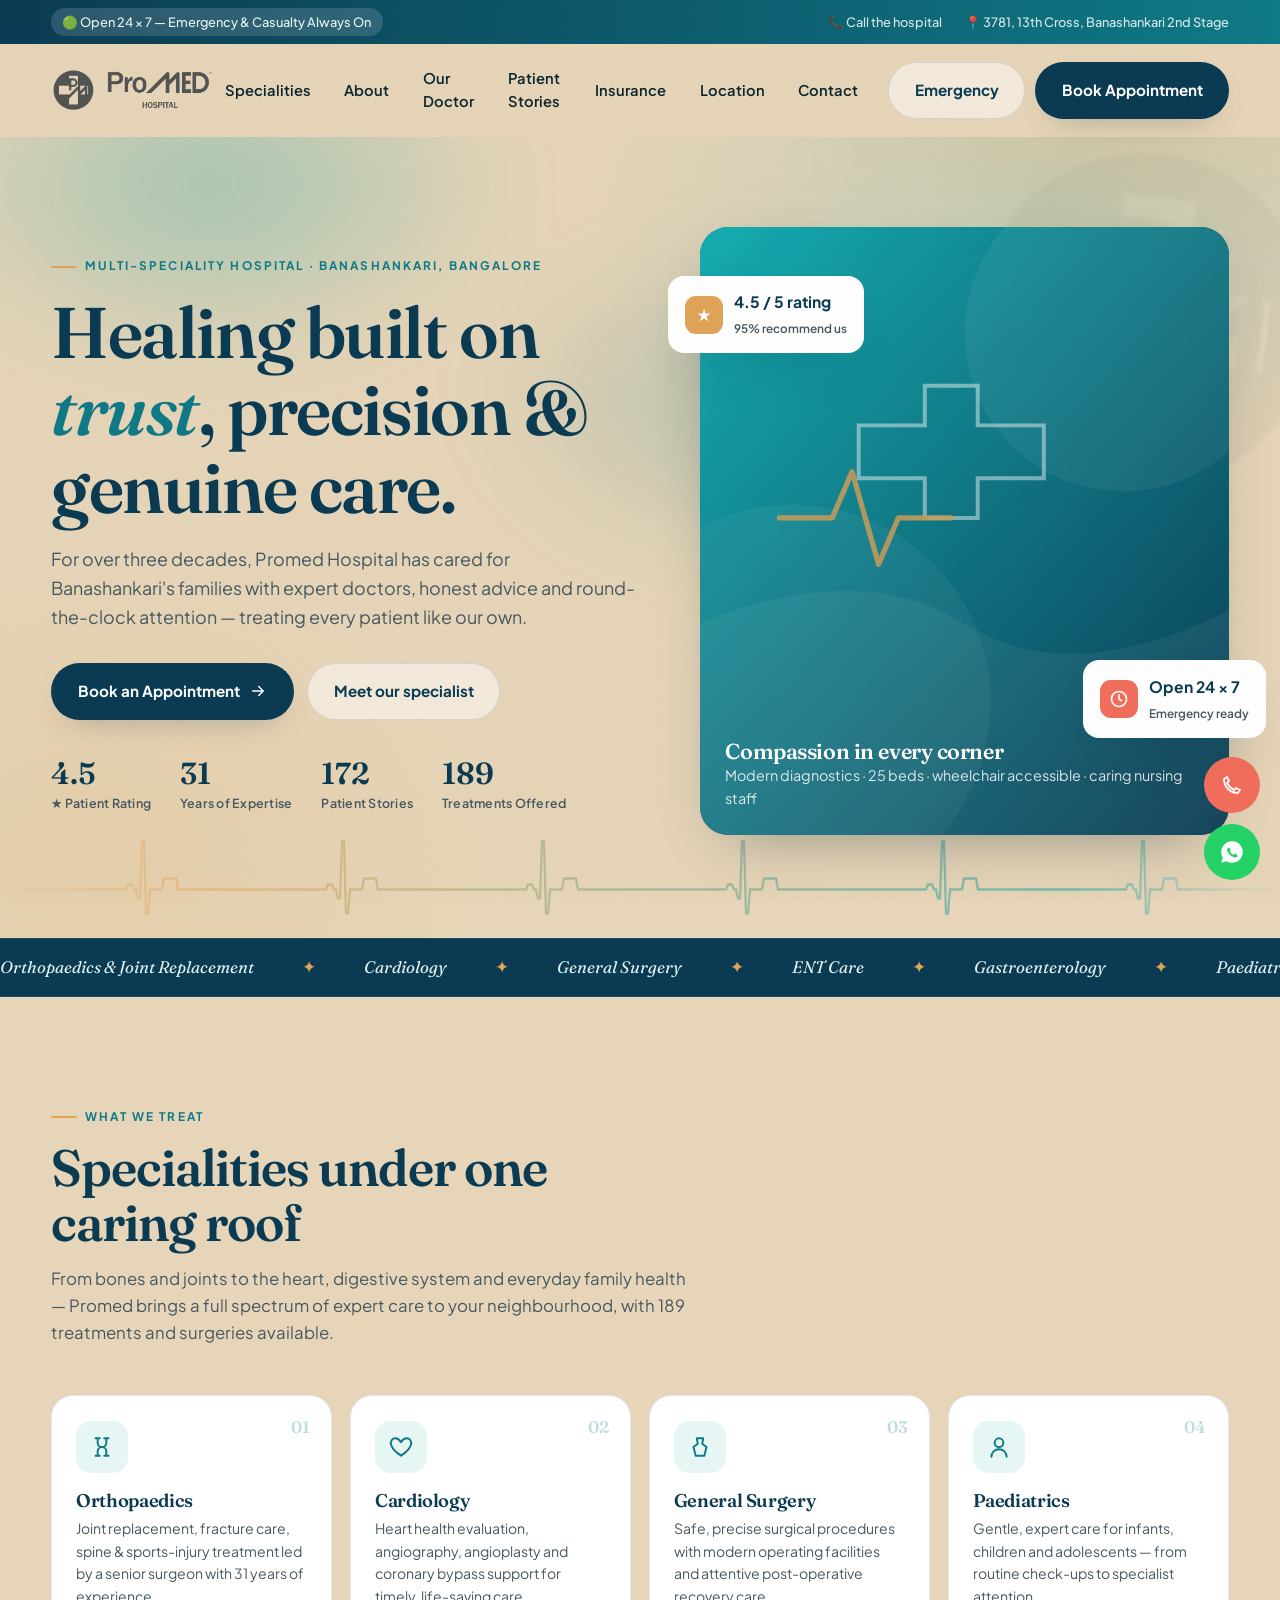
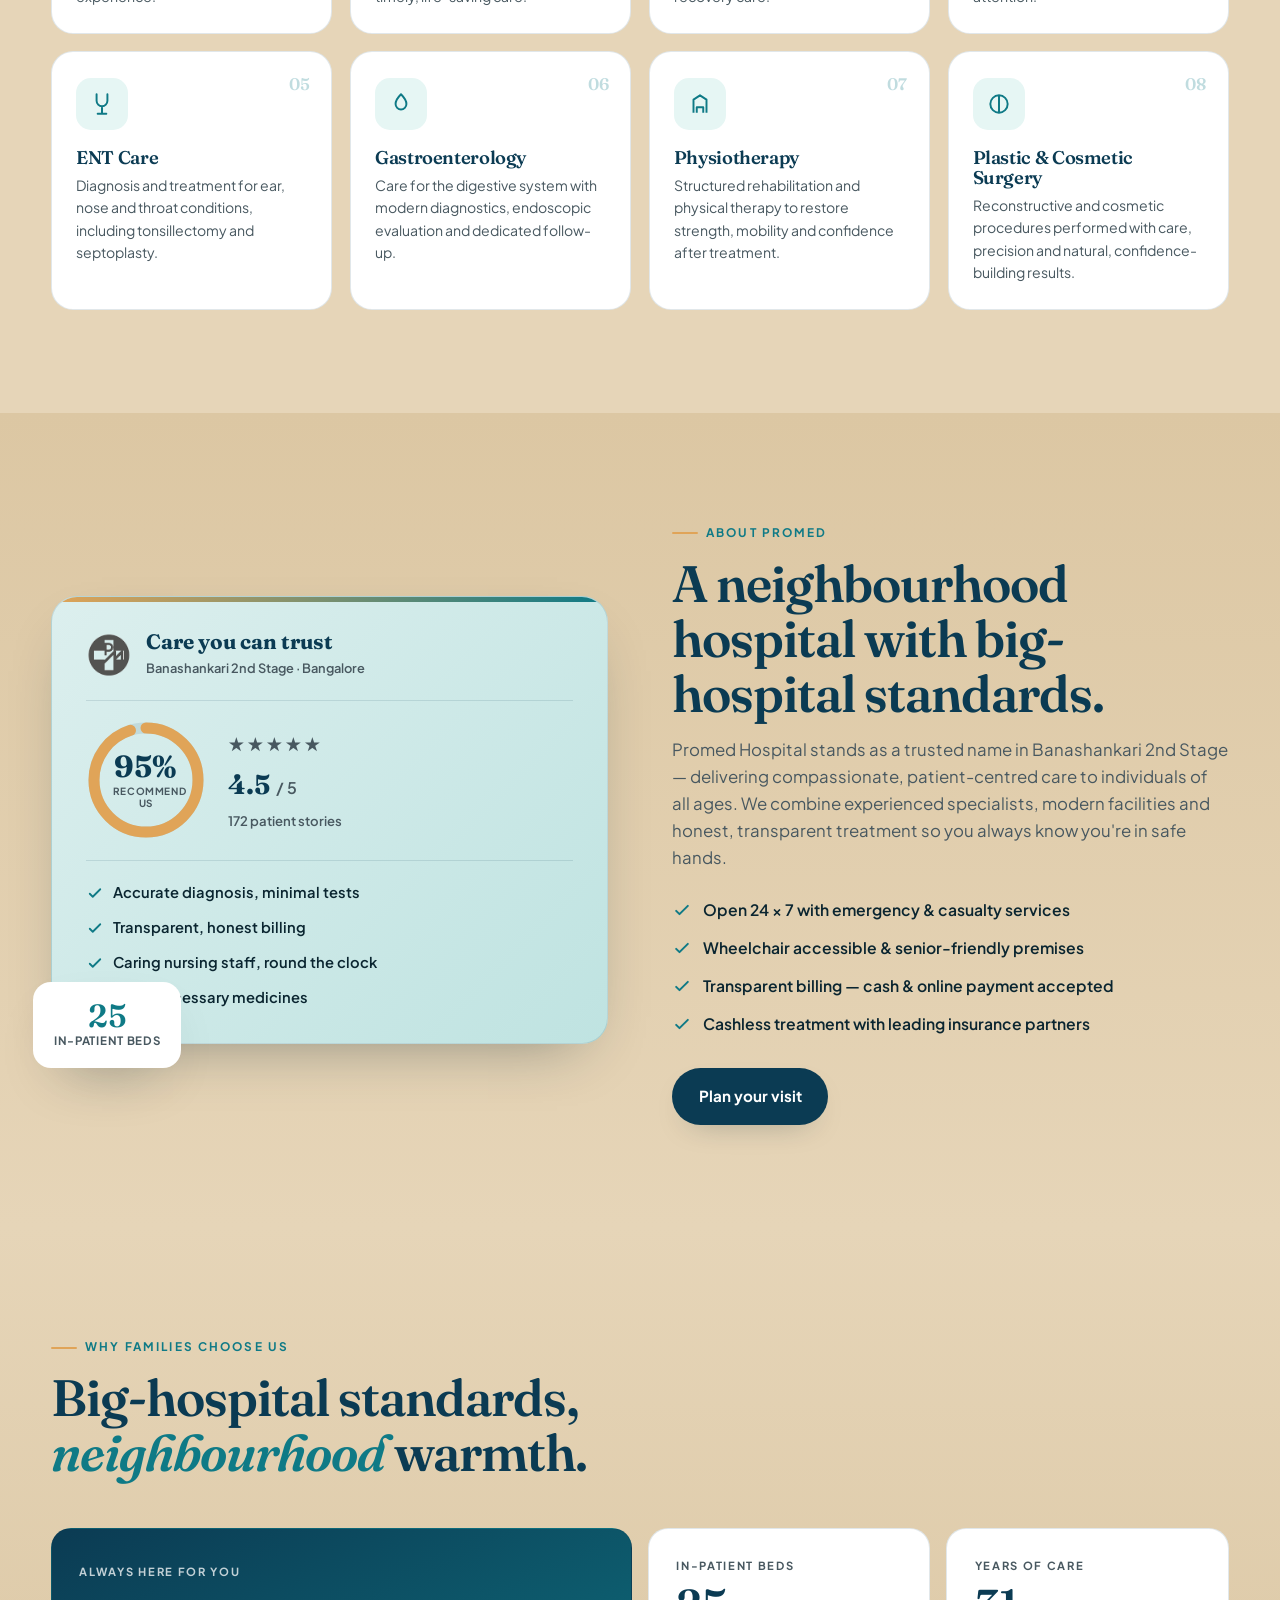
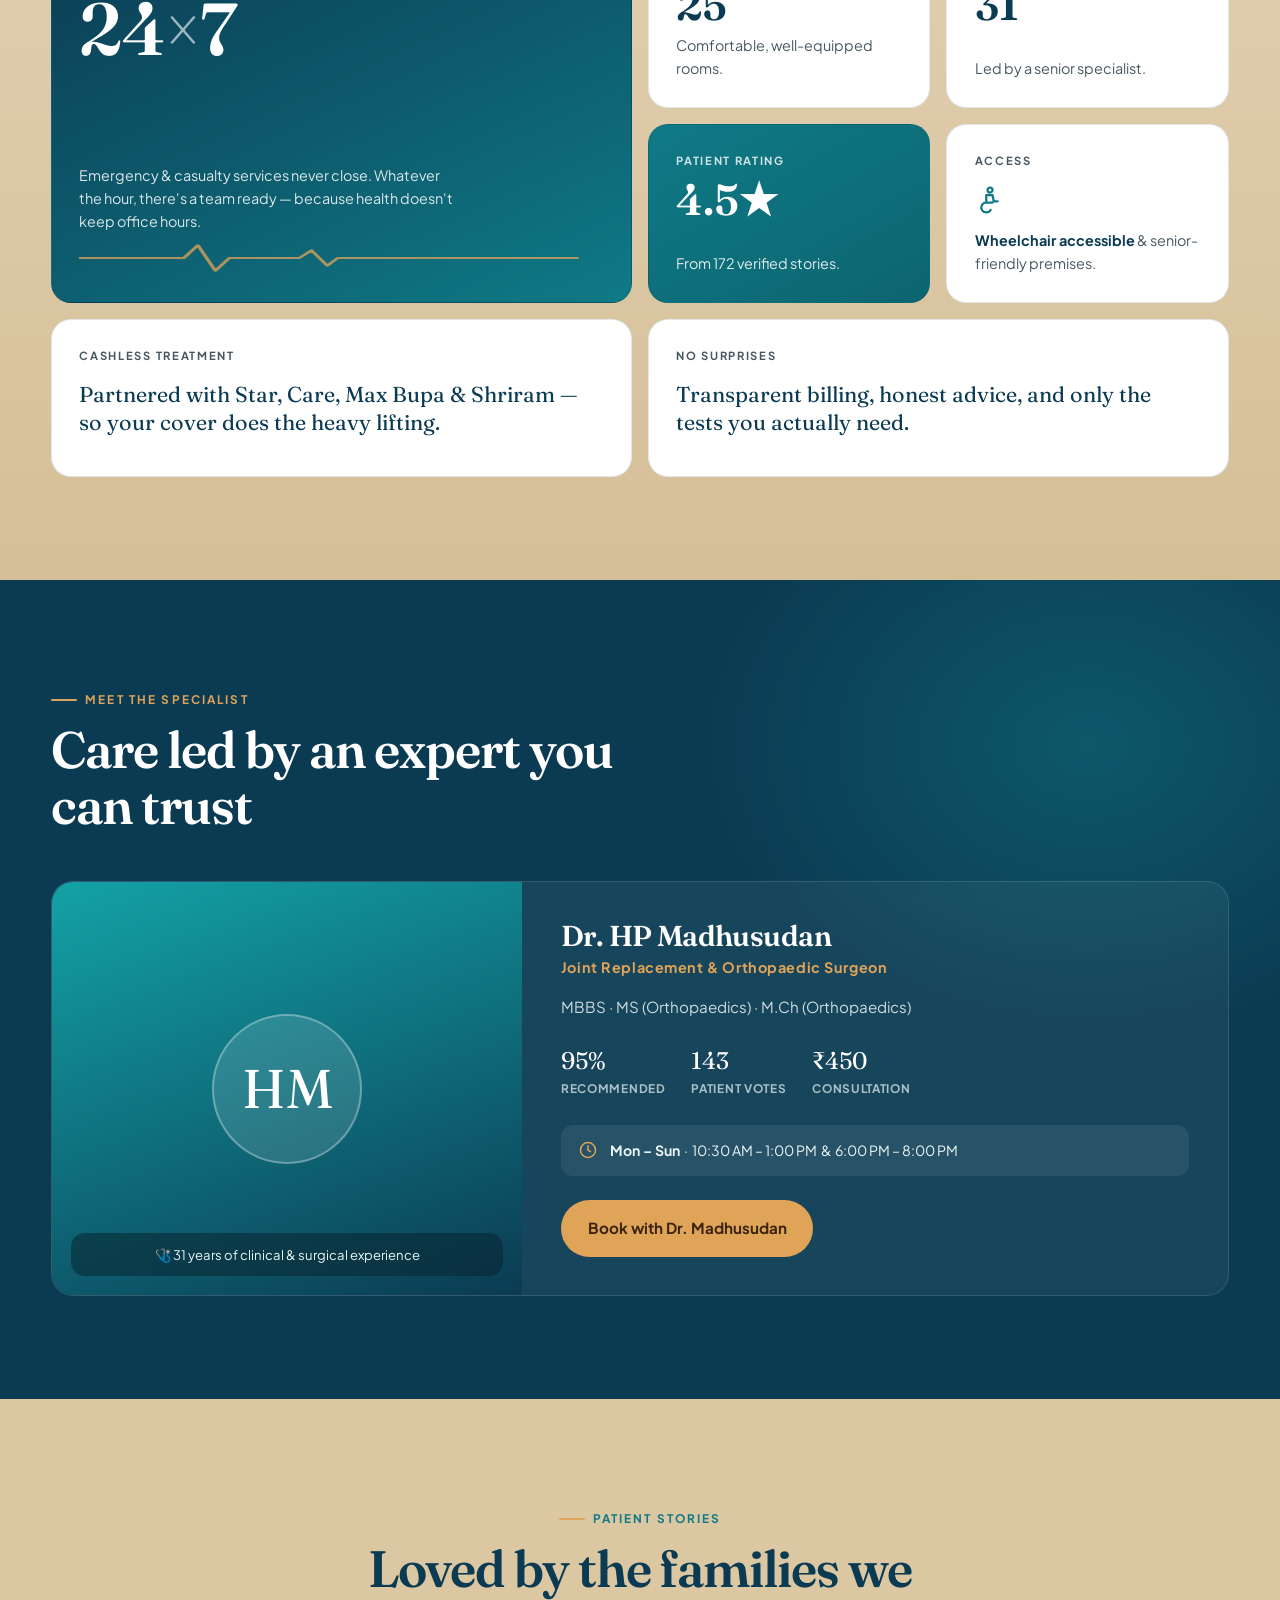
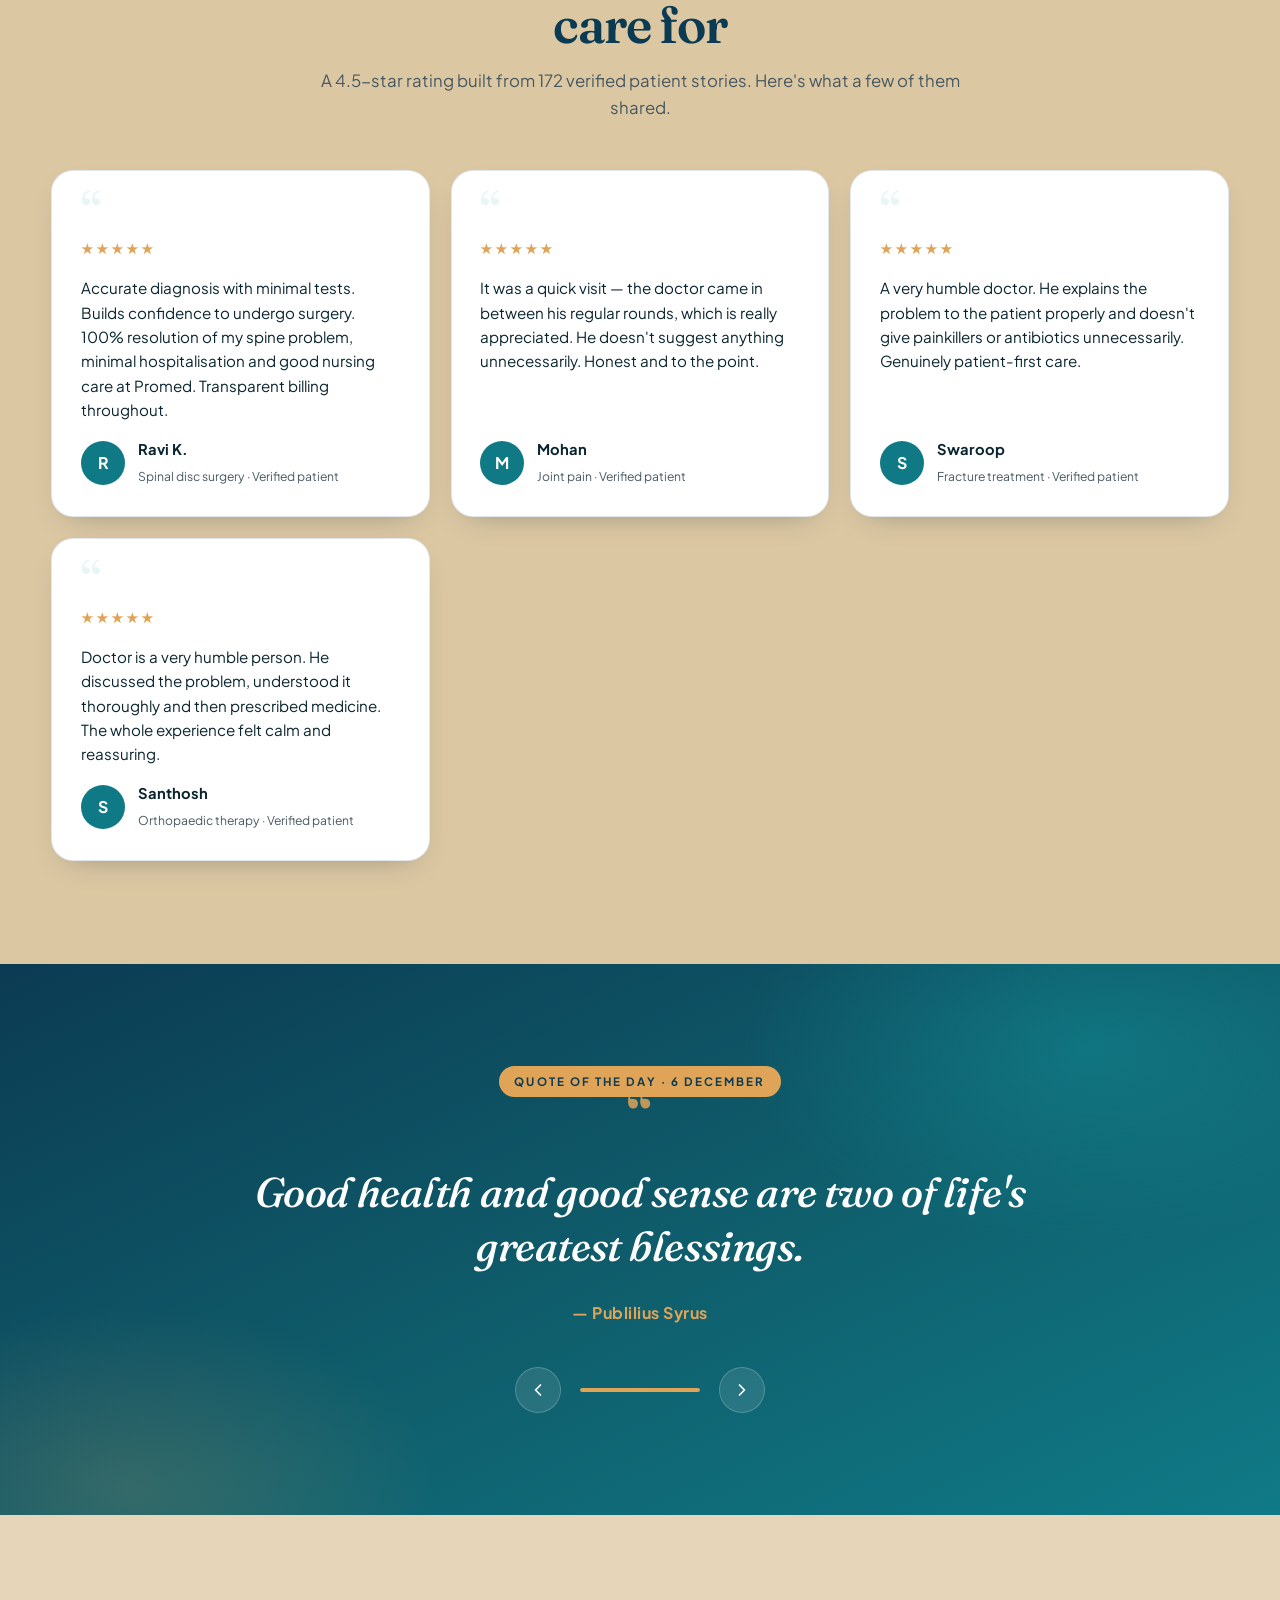
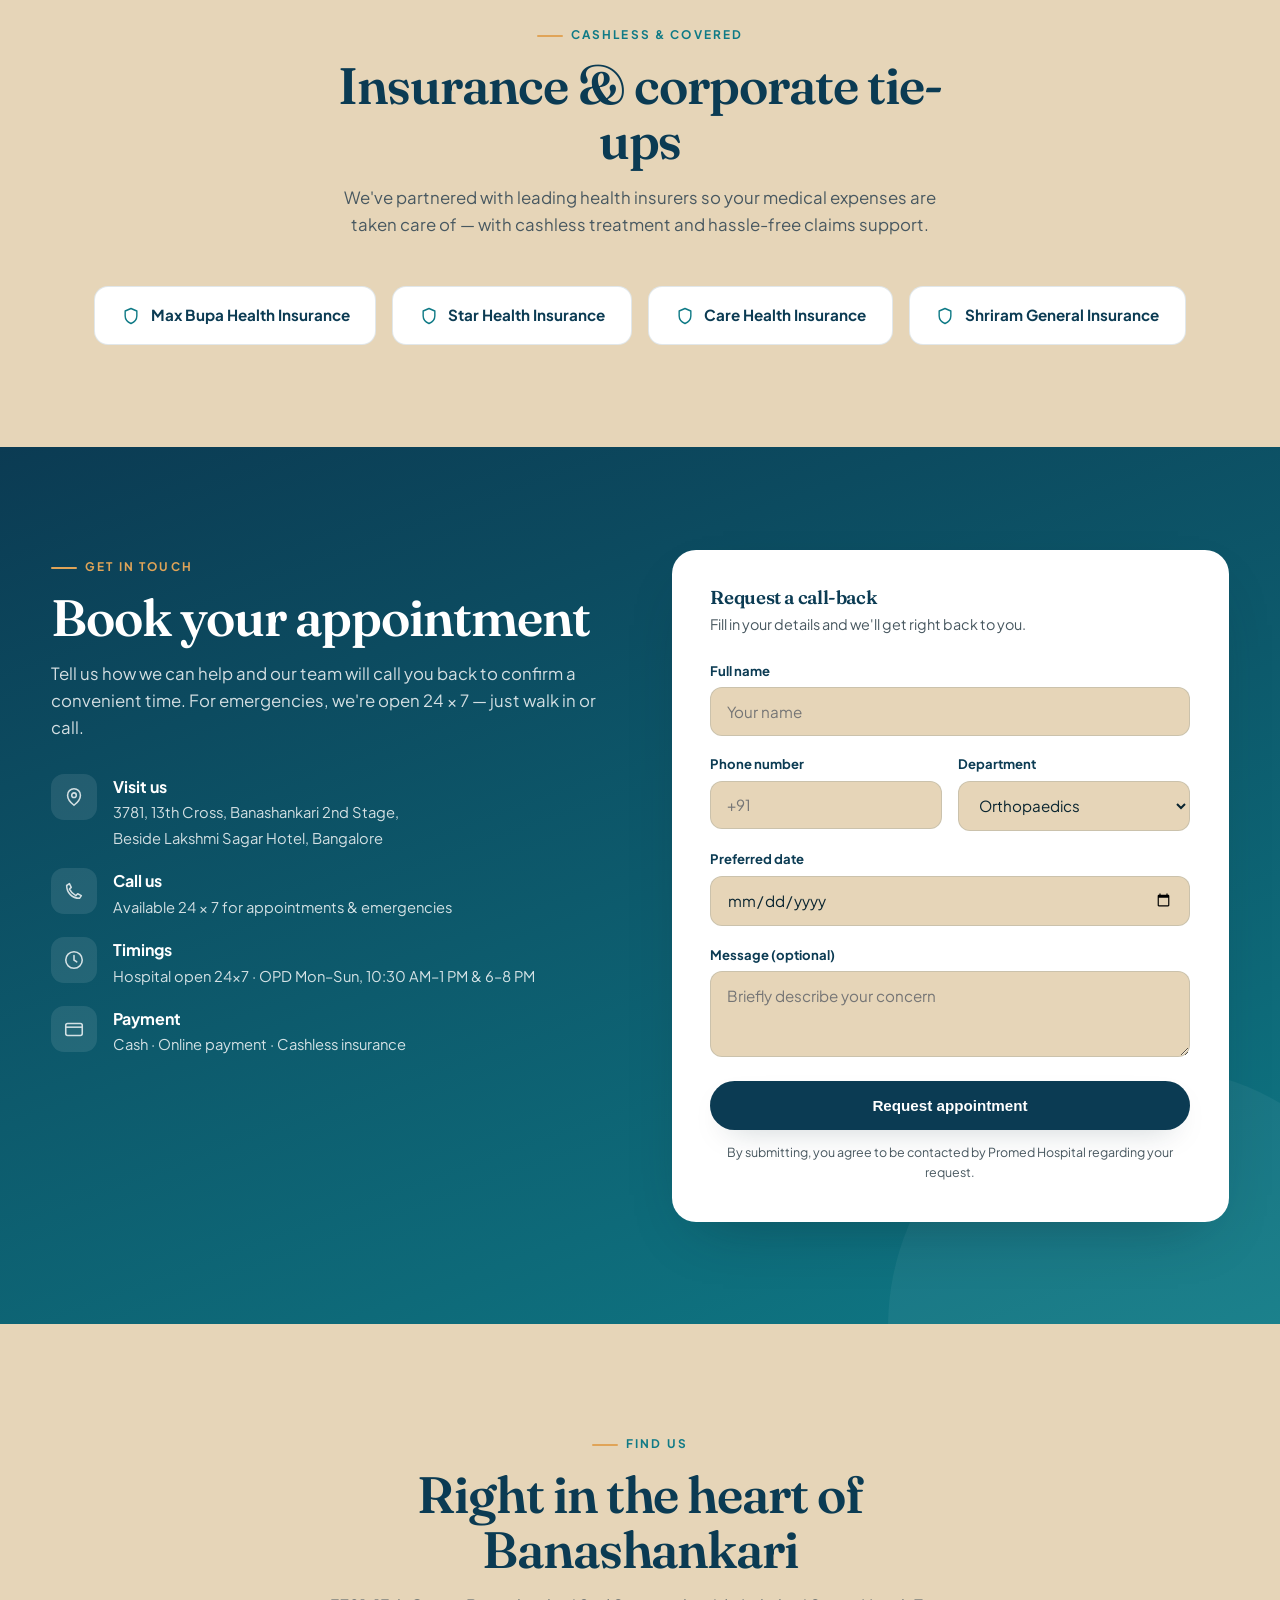
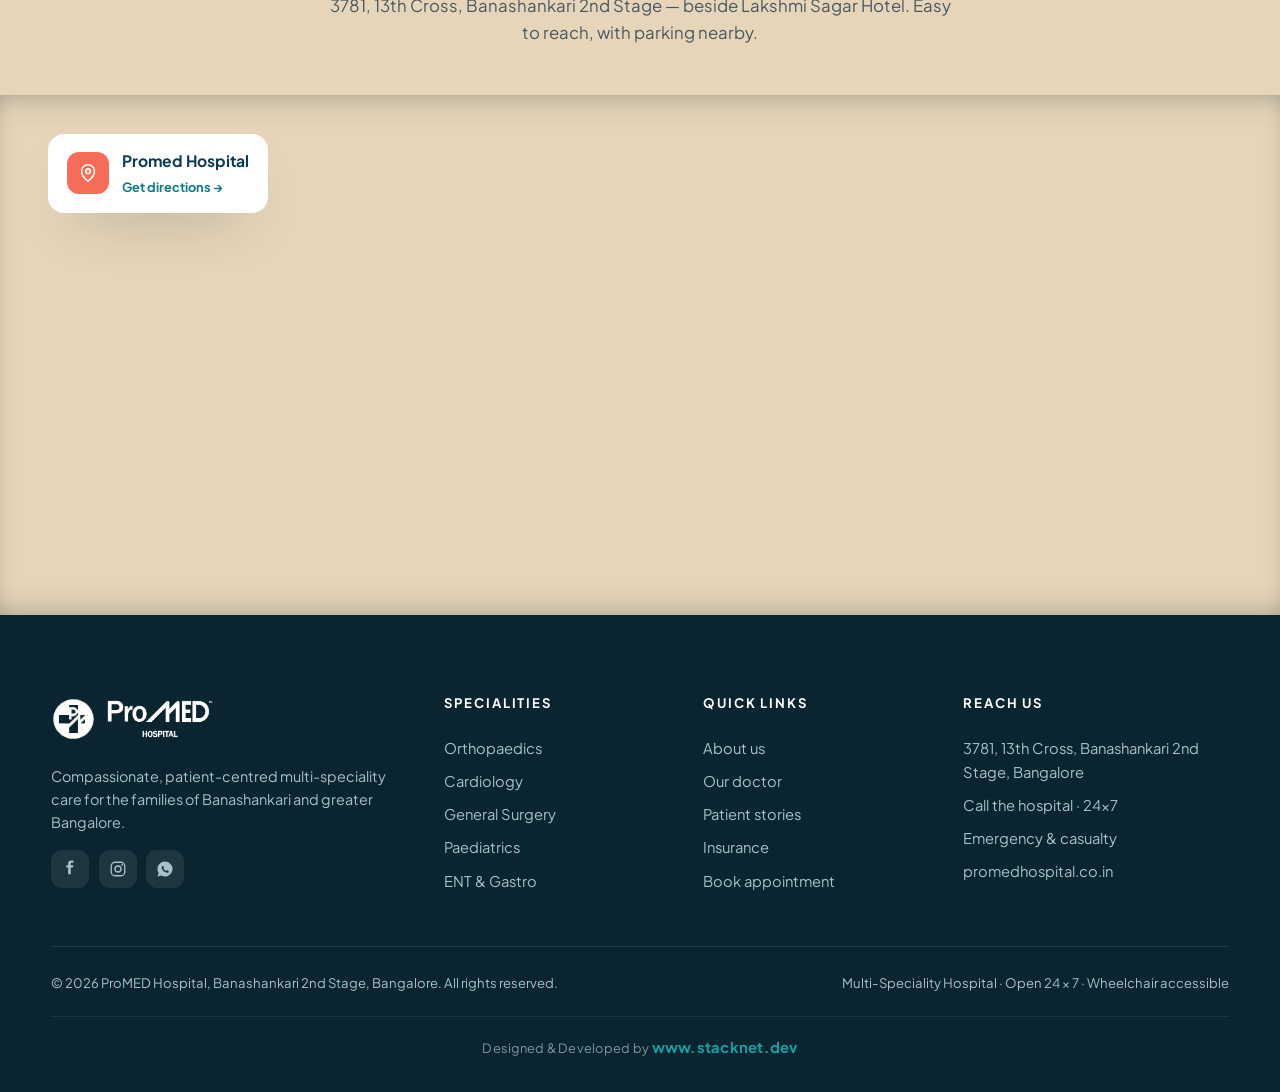
==== commit 36fa7617: "Switch page background to dark beige Co-Authored-By: Claude Opus 5.5 <noreply@anthropic.com>" ====
--- a/index.html
+++ b/index.html
@@ -17,17 +17,17 @@
   --teal:#0f7a86;
   --teal-2:#13a2a6;
   --mint:#e6f6f4;
-  --sand:#f7f4ee;
+  --sand:#dcc7a3;
   --gold:#e0a458;
   --coral:#f26d5b;
-  --paper:#fbfaf7;
+  --paper:#e6d5b8;
   --white:#ffffff;
-  --muted:#5b6b72;
+  --muted:#485860;
   --line:rgba(11,59,83,.12);
   --shadow:0 24px 60px -30px rgba(10,37,48,.45);
   --shadow-sm:0 12px 32px -18px rgba(10,37,48,.4);
   --r:22px;
-  --ivory:#f4f0e8;
+  --ivory:#d5bf98;
   --ease:cubic-bezier(.22,1,.36,1);
   --serif:"Fraunces",Georgia,serif;
   --sans:"Plus Jakarta Sans",system-ui,sans-serif;
@@ -103,7 +103,7 @@
 /* ---------- nav ---------- */
 header{position:sticky;top:0;z-index:60;transition:.4s}
 nav{
-  background:rgba(251,250,247,.82);backdrop-filter:blur(14px);
+  background:rgba(230,213,184,.88);backdrop-filter:blur(14px);
   border-bottom:1px solid transparent;transition:.4s;
 }
 header.scrolled nav{border-bottom-color:var(--line);box-shadow:0 10px 30px -22px rgba(10,37,48,.5)}
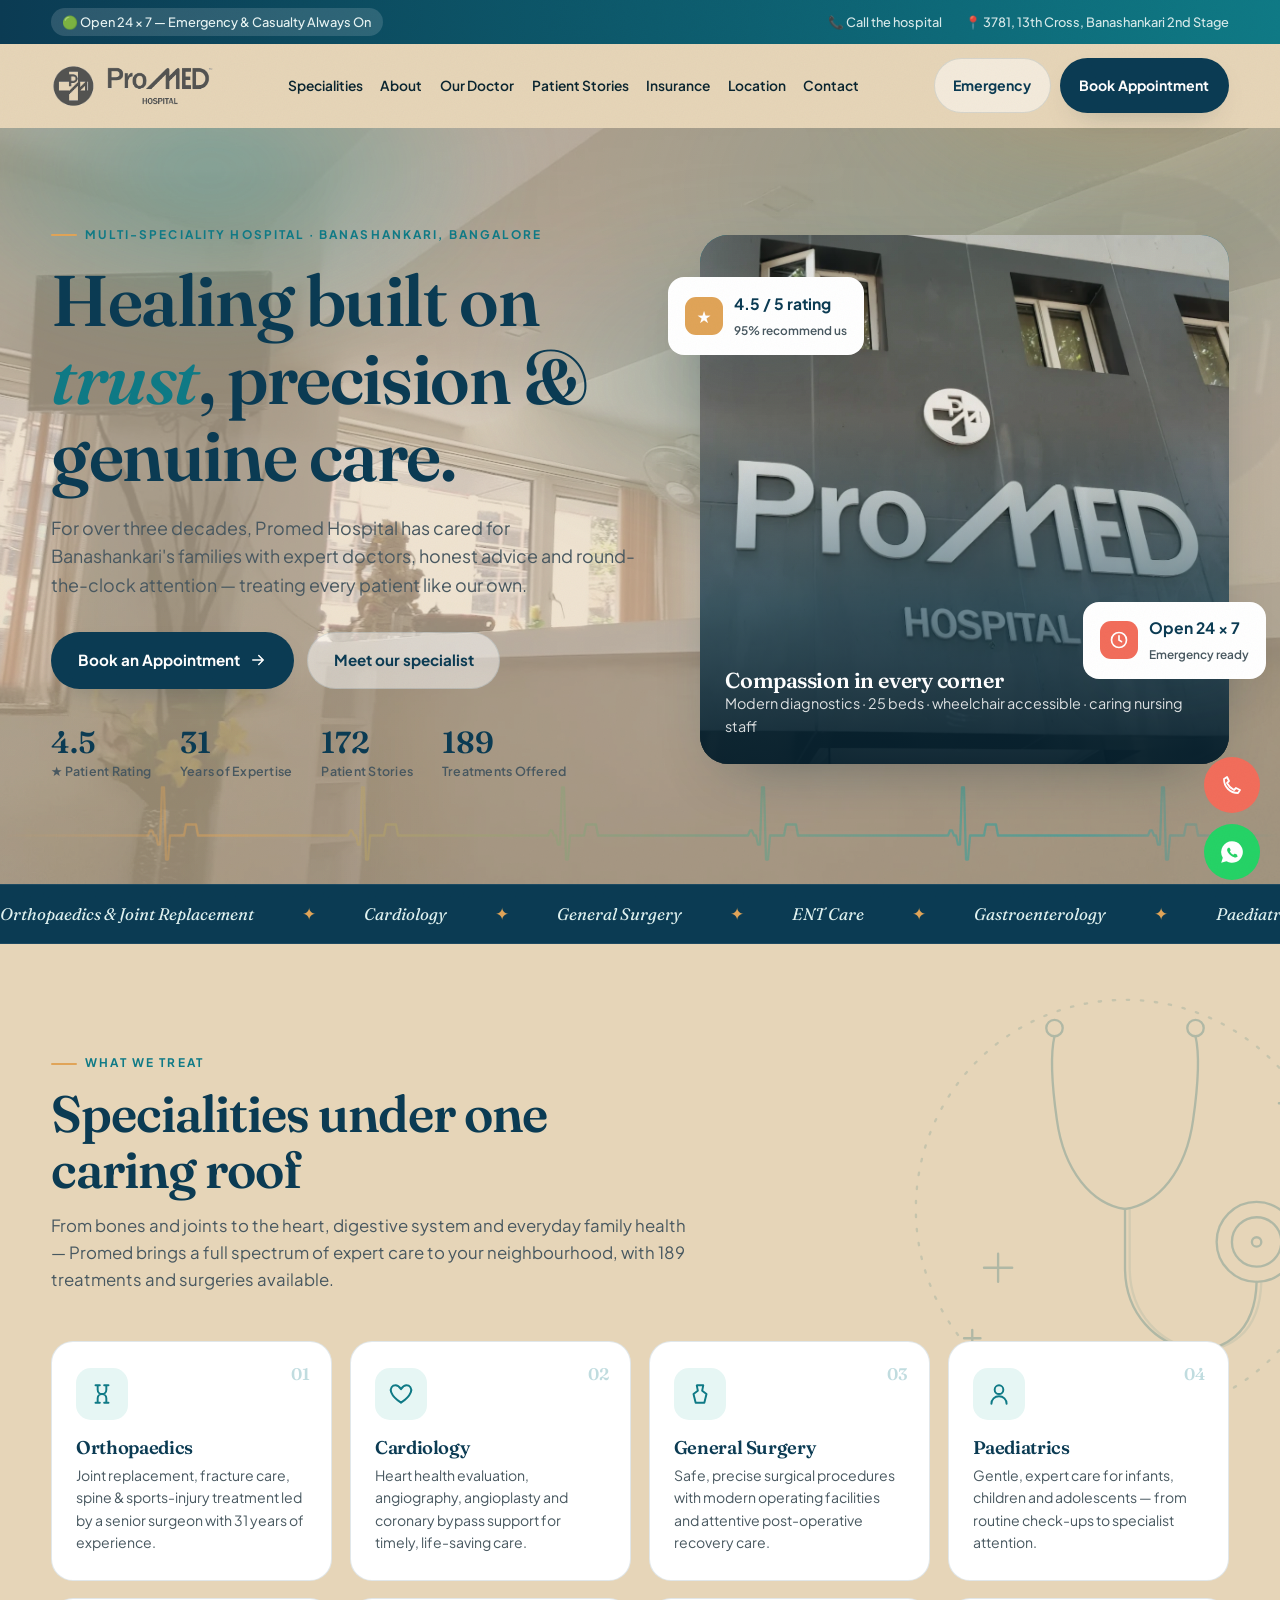
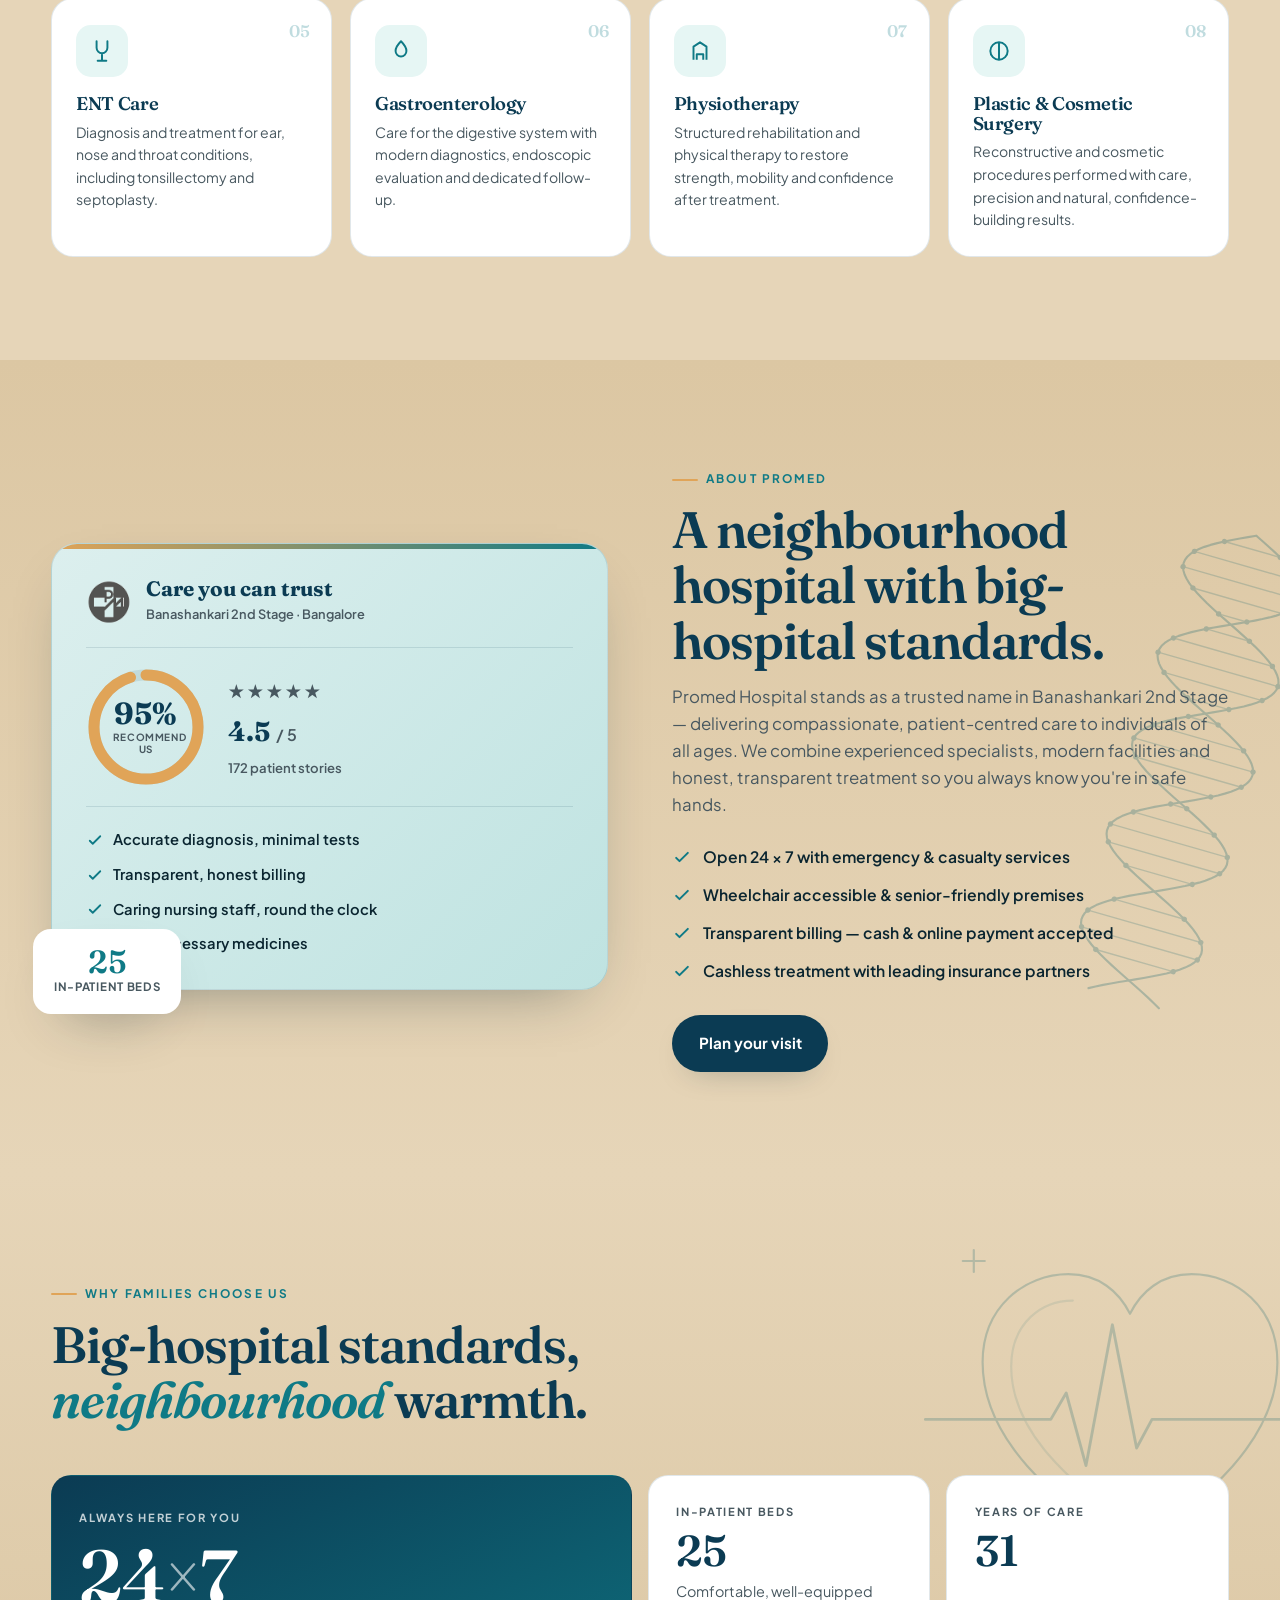
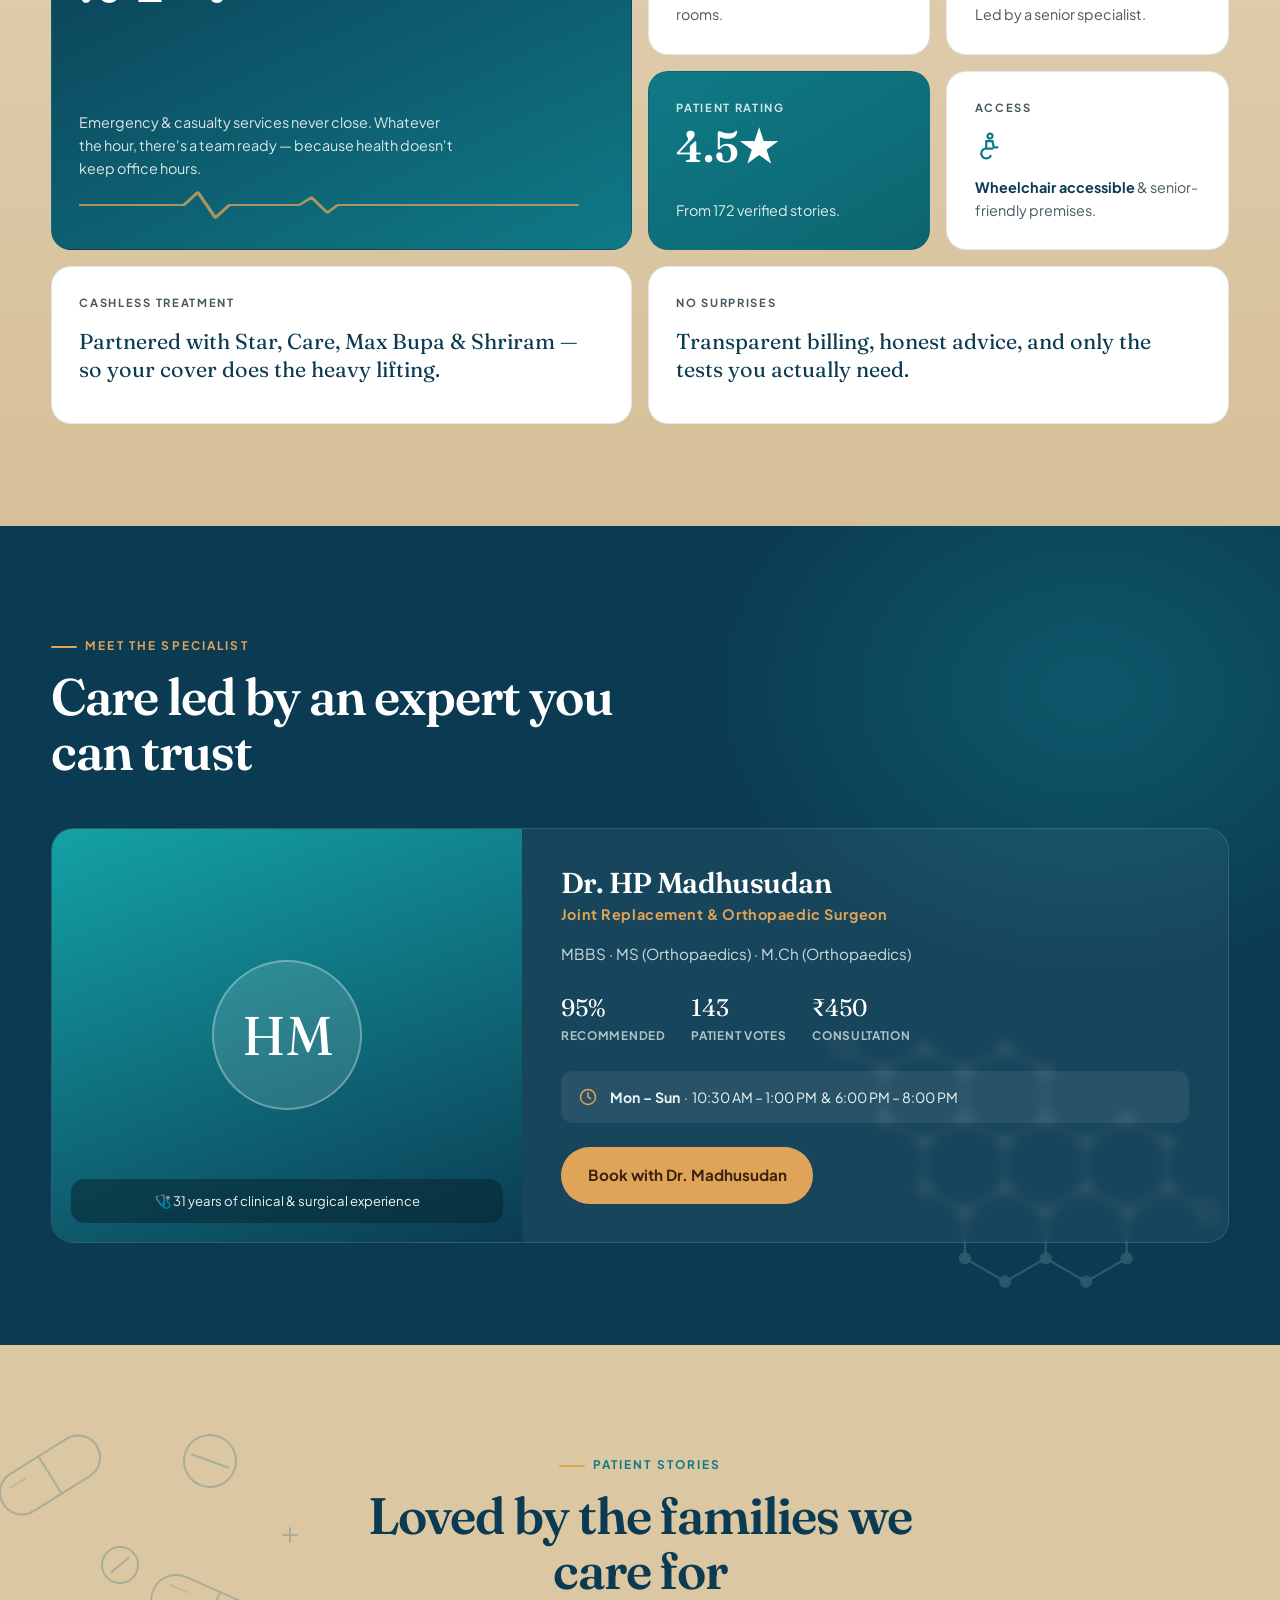
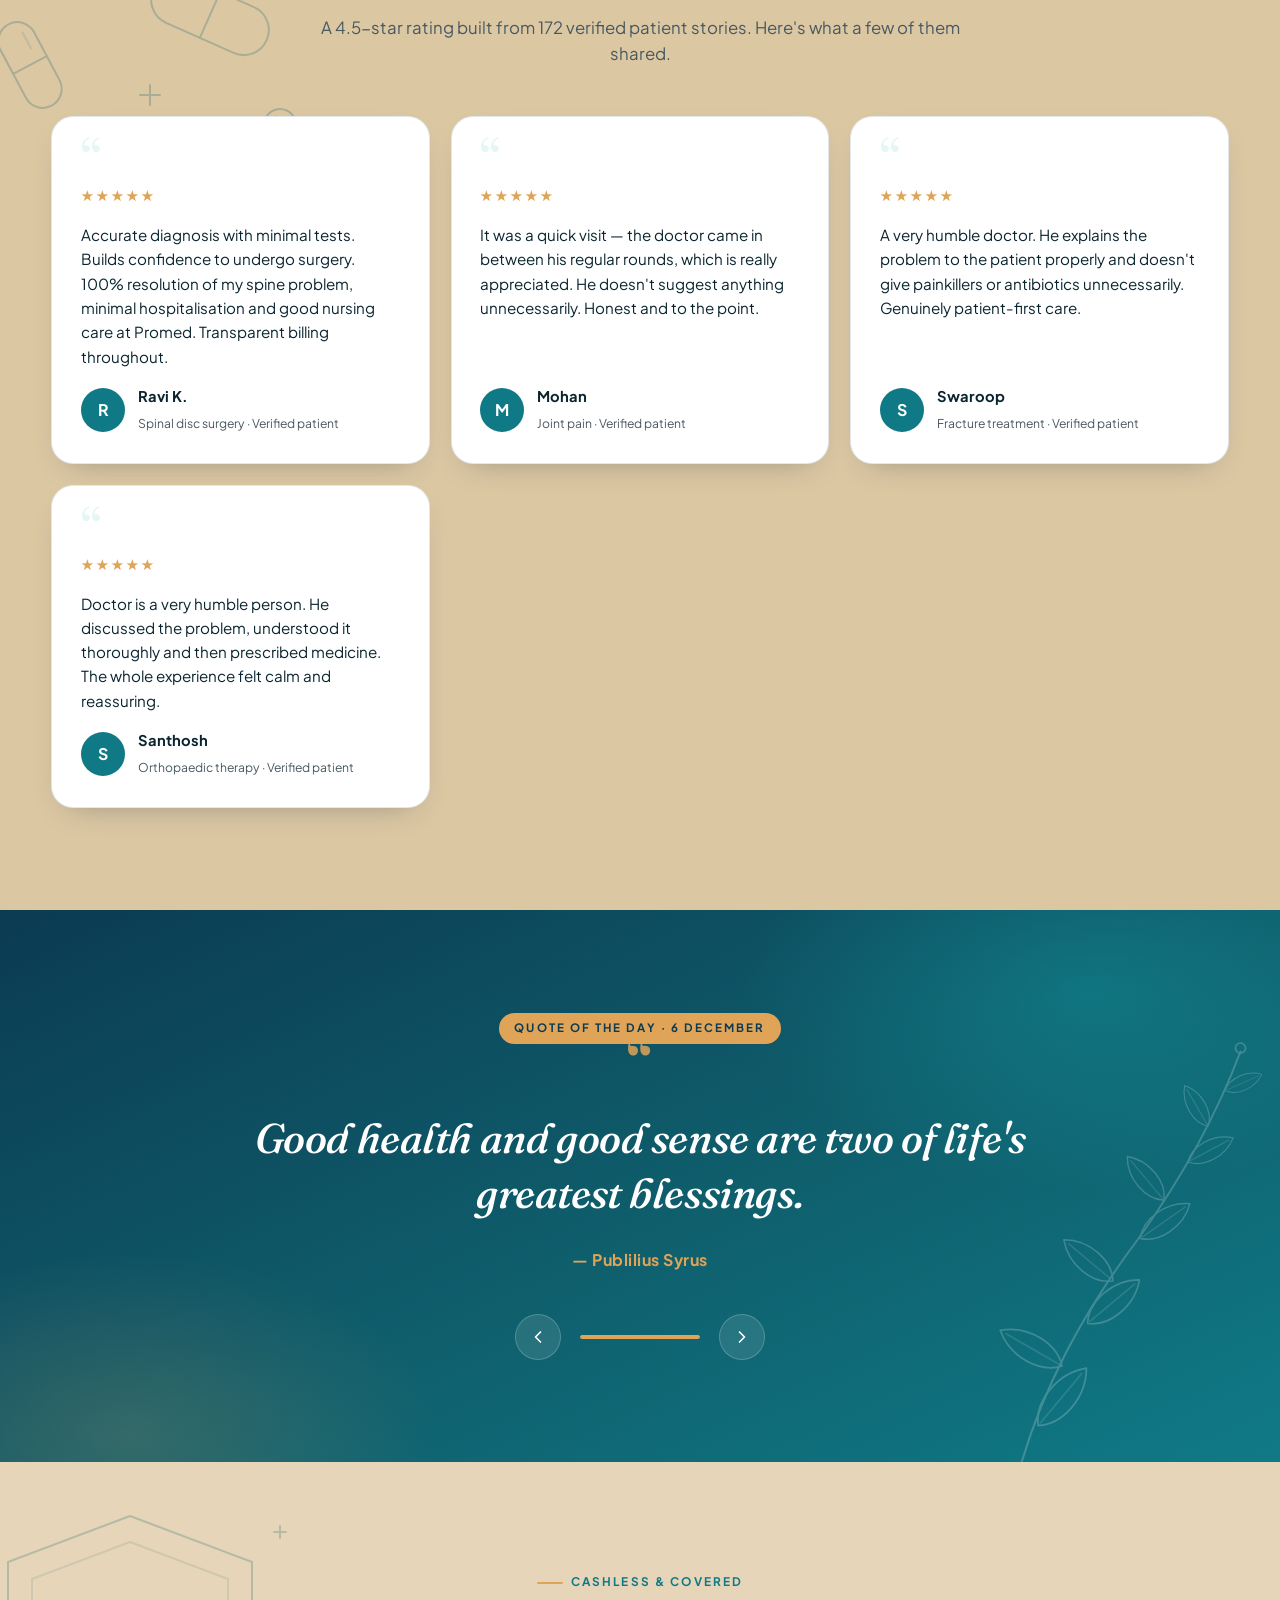
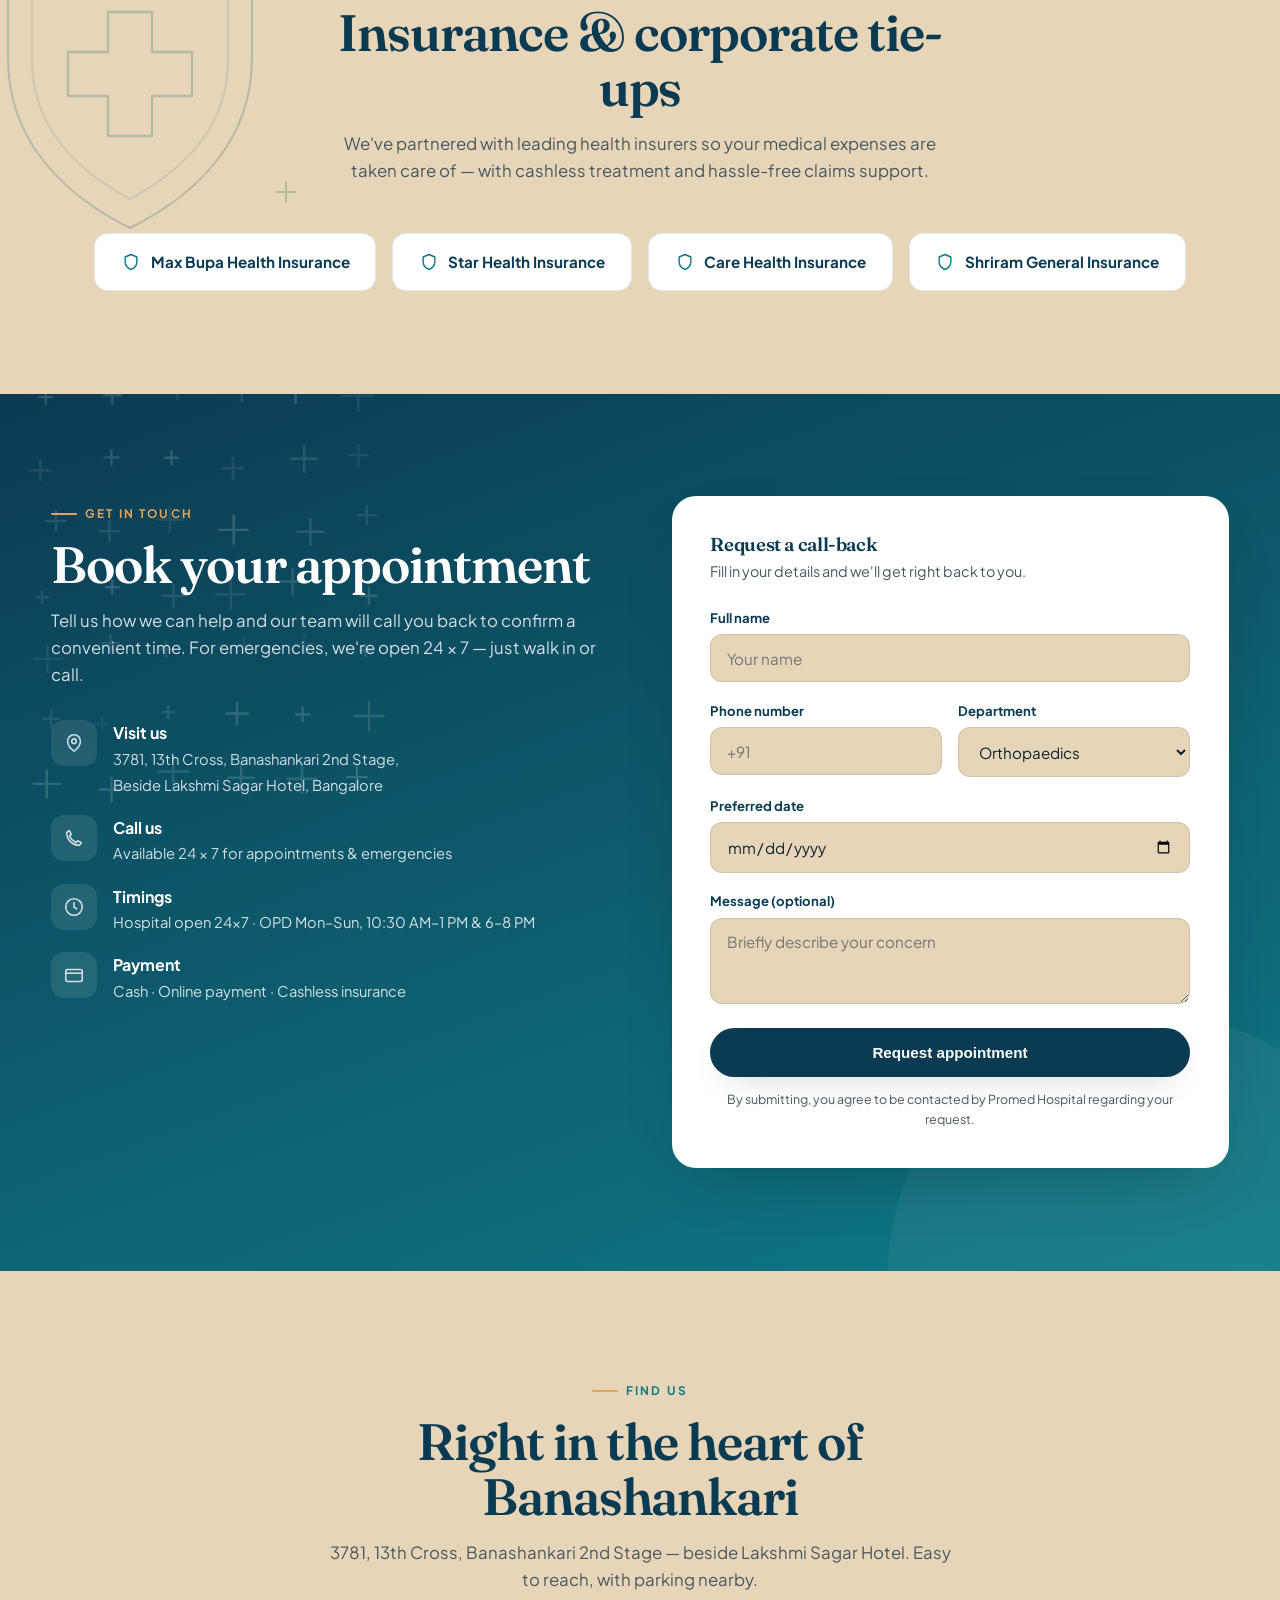
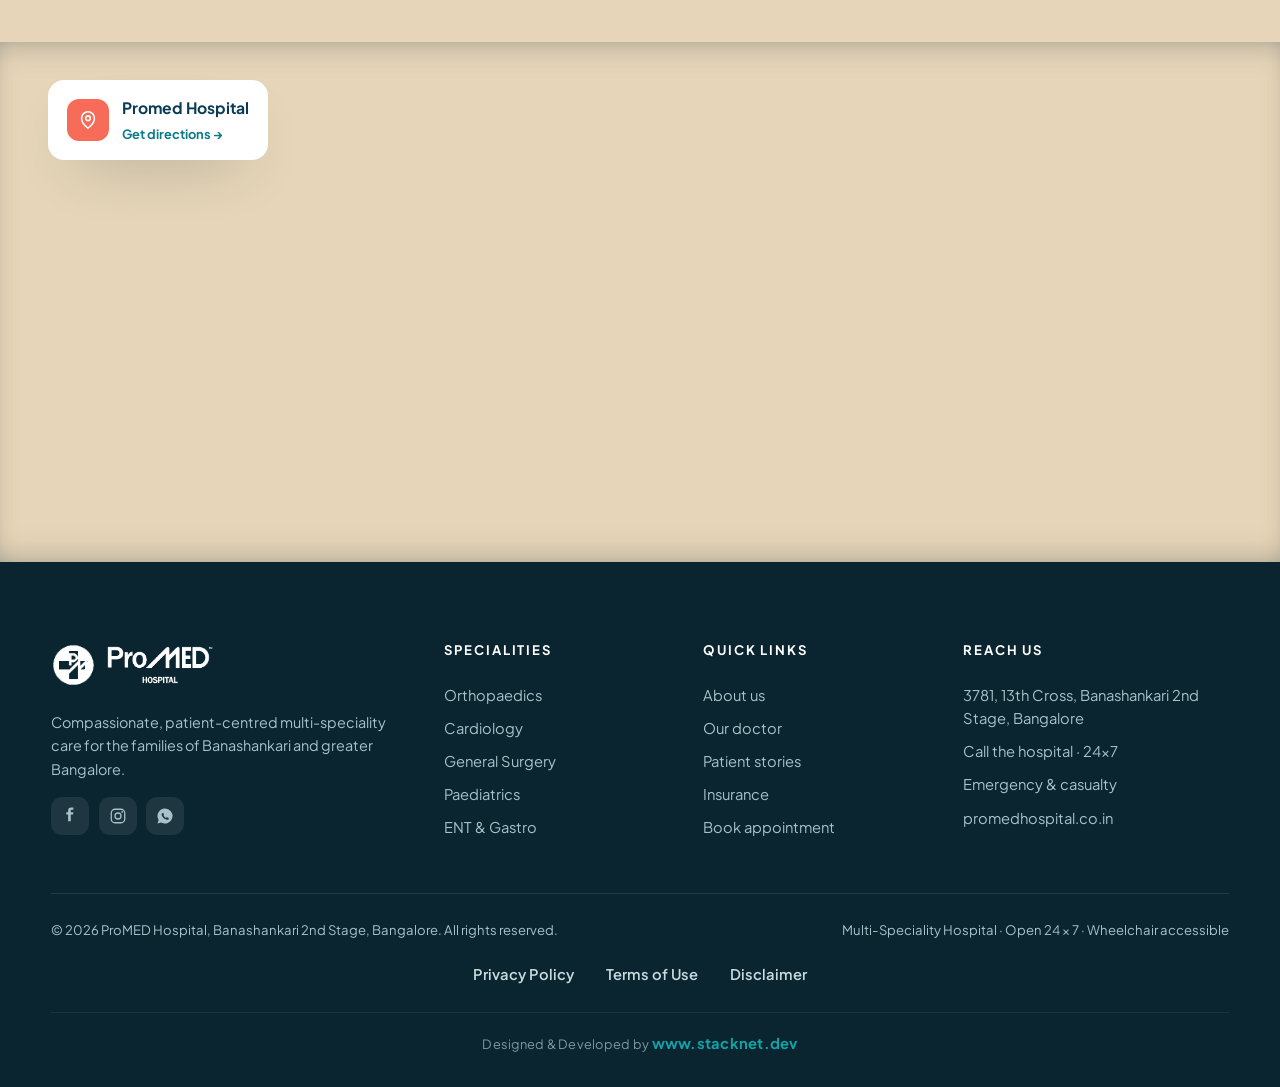
==== commit 649dd849: "Add legal pages, hospital photos and section line-art; fix header overlap - Privacy Policy, Terms of" ====
--- a/index.html
+++ b/index.html
@@ -108,7 +108,7 @@
 }
 header.scrolled nav{border-bottom-color:var(--line);box-shadow:0 10px 30px -22px rgba(10,37,48,.5)}
 .nav-inner{display:flex;align-items:center;justify-content:space-between;padding:.85rem 0;gap:1rem}
-.brand{display:inline-flex;align-items:center;gap:.7rem;text-decoration:none}
+.brand{display:inline-flex;align-items:center;gap:.7rem;text-decoration:none;flex:none}
 .logo-emblem-img{height:44px;width:auto;display:block;flex:none}
 .logo-word-img{height:38px;width:auto;display:block}
 @media(max-width:400px){.logo-word-img{height:32px}.logo-emblem-img{height:38px}}
@@ -118,6 +118,8 @@
 .foot-brand .brand{margin-bottom:.2rem}
 .menu{display:flex;gap:.4rem;align-items:center}
 .menu a{padding:.55rem .85rem;border-radius:10px;font-weight:600;font-size:.92rem;color:var(--ink);transition:.25s}
+.menu a{white-space:nowrap}
+@media(min-width:1200px){.nav-inner{gap:.6rem}.menu{gap:0}.menu a{padding:.5rem .55rem;font-size:.86rem}.nav-cta{gap:.45rem}.nav-cta .btn{padding-inline:1.15rem;font-size:.88rem}}
 .menu a:hover{background:var(--mint);color:var(--teal)}
 .menu .mi,.menu-label,.menu-foot,.menu-scrim{display:none}
 .nav-cta{display:flex;gap:.6rem;align-items:center}
@@ -132,6 +134,8 @@
     radial-gradient(60% 55% at 82% 8%,rgba(19,162,166,.16),transparent 60%),
     radial-gradient(50% 60% at 8% 90%,rgba(224,164,88,.14),transparent 60%);
 }
+.hero-photo{position:absolute;inset:0;z-index:-2;pointer-events:none;
+  background:url("reception.webp") center/cover no-repeat;opacity:.35}
 .blob{position:absolute;border-radius:50%;filter:blur(10px);z-index:-1;opacity:.5}
 .hero::after{content:"";position:absolute;z-index:-1;left:-10%;right:-10%;top:-32%;height:90%;pointer-events:none;
   background:
@@ -157,15 +161,24 @@
 .hero-visual{position:relative}
 .hero-card{
   border-radius:28px;overflow:hidden;position:relative;
-  aspect-ratio:4/4.6;box-shadow:var(--shadow);
+  aspect-ratio:1/1;box-shadow:var(--shadow);
   background:
     linear-gradient(180deg,rgba(11,59,83,0) 40%,rgba(11,59,83,.72)),
     linear-gradient(135deg,#0f7a86,#0b3b53);
 }
-.hero-card .scene{position:absolute;inset:0;opacity:.9}
+.hero-card .scene-photo{position:absolute;inset:0;width:100%;height:100%;object-fit:cover;object-position:75% 45%}
+.hero-card::after{content:"";position:absolute;inset:0;pointer-events:none;
+  background:linear-gradient(180deg,rgba(11,59,83,.08) 0%,rgba(11,59,83,0) 35%,rgba(11,59,83,.55) 70%,rgba(8,34,48,.9) 100%)}
+.hero-card .caption{z-index:1}
 .hero-card .caption{position:absolute;left:0;right:0;bottom:0;padding:1.6rem;color:#fff}
 .hero-card .caption h3{color:#fff;font-size:1.35rem}
 .hero-card .caption p{font-size:.9rem;opacity:.85}
+@media(max-width:720px){
+  .hero-card{aspect-ratio:auto;display:flex;flex-direction:column;background:var(--deep)}
+  .hero-card::after{display:none}
+  .hero-card .scene-photo{position:relative;height:auto;aspect-ratio:4/3;object-position:70% 45%}
+  .hero-card .caption{position:relative;padding:1.2rem 1.3rem 1.3rem}
+}
 .float-badge{
   position:absolute;background:var(--white);border-radius:16px;padding:.85rem 1.05rem;
   box-shadow:var(--shadow);display:flex;align-items:center;gap:.7rem;
@@ -371,6 +384,28 @@
 .map-pin strong{display:block;font-size:.98rem;color:var(--deep)}
 .map-pin small{color:var(--teal);font-size:.8rem;font-weight:700}
 
+/* decorative line-art behind sections */
+section:has(>.sec-art){overflow:hidden}
+.sec-art{position:absolute;z-index:0;pointer-events:none;background:no-repeat center/contain;opacity:.13}
+.sec-art~.wrap{position:relative;z-index:1}
+.art-steth{background-image:url("art/stethoscope.svg");width:470px;height:470px;top:30px;right:-80px;opacity:.24}
+.art-dna{background-image:url("art/dna.svg");width:200px;height:500px;top:50%;right:-10px;transform:translateY(-50%) rotate(16deg);opacity:.26}
+.art-heart{background-image:url("art/heart-ecg.svg");width:440px;height:440px;top:10px;right:-70px;opacity:.22}
+.art-mol{background-image:url("art/molecule.svg");width:580px;height:400px;right:-90px;bottom:-50px;opacity:.15}
+.art-caps{background-image:url("art/capsules.svg");width:400px;height:400px;top:20px;left:-80px;opacity:.24}
+.art-sprig{background-image:url("art/sprig.svg");width:340px;height:500px;right:-20px;bottom:-60px;opacity:.2}
+.art-shield{background-image:url("art/shield.svg");width:400px;height:400px;top:10px;left:-70px;opacity:.22}
+.art-cross{background-image:url("art/crosses.svg");width:440px;height:440px;top:-30px;left:-50px;opacity:.16}
+@media(max-width:720px){
+  .sec-art{opacity:.14}
+  .art-steth,.art-heart,.art-caps,.art-shield,.art-cross{width:260px;height:260px}
+  .art-steth,.art-heart{right:-70px}
+  .art-caps,.art-shield,.art-cross{left:-70px}
+  .art-dna{width:120px;height:300px;right:-30px}
+  .art-mol{width:340px;height:240px;right:-90px}
+  .art-sprig{width:200px;height:300px;right:-40px}
+}
+
 /* footer */
 footer{background:var(--ink);color:#a9c2c9;padding:clamp(3rem,6vw,5rem) 0 2rem}
 .foot-grid{display:grid;grid-template-columns:1.6fr 1fr 1fr 1.2fr;gap:2.4rem;margin-bottom:3rem}
@@ -384,6 +419,9 @@
 .socials a{width:38px;height:38px;border-radius:11px;background:rgba(255,255,255,.08);display:grid;place-items:center;padding:0}
 .socials a:hover{background:var(--teal)}
 .foot-bottom{border-top:1px solid rgba(255,255,255,.1);padding-top:1.6rem;display:flex;justify-content:space-between;gap:1rem;flex-wrap:wrap;font-size:.82rem}
+.foot-legal{display:flex;justify-content:center;flex-wrap:wrap;gap:.3rem 2rem;margin-top:1.2rem;font-size:.84rem}
+.foot-legal a{display:inline;padding:.2rem 0;color:#c9dade;font-weight:600}
+.foot-legal a:hover{color:var(--teal-2)}
 .foot-credit{text-align:center;margin-top:1.4rem;padding-top:1.2rem;border-top:1px solid rgba(255,255,255,.07);font-size:.8rem;color:#7f97a0;letter-spacing:.02em}
 .foot-credit a{display:inline;color:var(--teal-2);font-weight:700;transition:.25s}
 .foot-credit a:hover{color:#fff}
@@ -409,7 +447,7 @@
   .badge-rating{left:2%}
   .badge-24{right:2%}
 }
-@media(max-width:1100px){
+@media(max-width:1199px){
   .menu{display:none}
   .burger{display:flex}
   .burger{width:44px;height:44px;align-items:center;justify-content:center;border-radius:12px;transition:background .25s}
@@ -598,6 +636,7 @@
 
 <!-- hero -->
 <section class="hero">
+  <div class="hero-photo" aria-hidden="true"></div>
   <canvas id="ecg" class="hero-ecg" aria-hidden="true"></canvas>
   <div class="wrap hero-grid">
     <div class="hero-copy reveal">
@@ -619,21 +658,7 @@
     </div>
     <div class="hero-visual reveal">
       <div class="hero-card">
-        <svg class="scene" viewBox="0 0 400 460" preserveAspectRatio="xMidYMid slice" xmlns="http://www.w3.org/2000/svg">
-          <defs>
-            <linearGradient id="g1" x1="0" y1="0" x2="1" y2="1"><stop offset="0" stop-color="#17b3b7"/><stop offset="1" stop-color="#0b3b53"/></linearGradient>
-          </defs>
-          <rect width="400" height="460" fill="url(#g1)"/>
-          <circle cx="320" cy="80" r="120" fill="#ffffff" opacity="0.06"/>
-          <circle cx="70" cy="360" r="150" fill="#ffffff" opacity="0.05"/>
-          <path d="M0 300 Q120 250 200 300 T400 290 V460 H0 Z" fill="#ffffff" opacity="0.06"/>
-          <g stroke="#ffffff" stroke-width="3" opacity="0.5" fill="none">
-            <path d="M120 150 h50 v-30 h40 v30 h50 v40 h-50 v30 h-40 v-30 h-50 z"/>
-          </g>
-          <g opacity="0.85">
-            <path d="M60 220 h40 l15 -35 20 70 15 -35 h40" stroke="#e0a458" stroke-width="4" fill="none" stroke-linecap="round" stroke-linejoin="round"/>
-          </g>
-        </svg>
+        <img class="scene-photo" src="hospital-front.webp" alt="ProMED Hospital building, Banashankari 2nd Stage, Bangalore" width="2000" height="1119" fetchpriority="high" />
         <div class="caption">
           <h3>Compassion in every corner</h3>
           <p>Modern diagnostics · 25 beds · wheelchair accessible · caring nursing staff</p>
@@ -663,6 +688,7 @@
 
 <!-- specialties -->
 <section class="sec" id="specialties">
+  <div class="sec-art art-steth" aria-hidden="true"></div>
   <div class="wrap">
     <div class="sec-head reveal">
       <span class="eyebrow">What we treat</span>
@@ -716,6 +742,7 @@
 
 <!-- about -->
 <section class="sec about" id="about">
+  <div class="sec-art art-dna" aria-hidden="true"></div>
   <div class="wrap about-grid">
     <div class="about-media reveal">
       <div class="frame care-card">
@@ -769,6 +796,7 @@
 
 <!-- why promed (bento) -->
 <section class="sec why" id="why">
+  <div class="sec-art art-heart" aria-hidden="true"></div>
   <div class="wrap">
     <div class="sec-head reveal">
       <span class="eyebrow">Why families choose us</span>
@@ -805,6 +833,7 @@
 
 <!-- doctor -->
 <section class="sec doctor" id="doctor">
+  <div class="sec-art art-mol" aria-hidden="true"></div>
   <div class="wrap">
     <div class="sec-head reveal" style="max-width:600px">
       <span class="eyebrow" style="color:var(--gold)">Meet the specialist</span>
@@ -836,6 +865,7 @@
 
 <!-- stories -->
 <section class="sec stories" id="stories">
+  <div class="sec-art art-caps" aria-hidden="true"></div>
   <div class="wrap">
     <div class="sec-head center reveal">
       <span class="eyebrow">Patient stories</span>
@@ -873,6 +903,7 @@
 
 <!-- words of wellness -->
 <section class="sec quotes" id="wellness">
+  <div class="sec-art art-sprig" aria-hidden="true"></div>
   <div class="wrap">
     <div class="q-inner">
       <span class="q-pill" id="qPill">Words of Wellness</span>
@@ -896,6 +927,7 @@
 
 <!-- insurance -->
 <section class="sec" id="insurance">
+  <div class="sec-art art-shield" aria-hidden="true"></div>
   <div class="wrap">
     <div class="sec-head center reveal">
       <span class="eyebrow">Cashless &amp; covered</span>
@@ -913,6 +945,7 @@
 
 <!-- book / contact -->
 <section class="sec book" id="book">
+  <div class="sec-art art-cross" aria-hidden="true"></div>
   <div class="wrap book-grid">
     <div class="book-info reveal">
       <span class="eyebrow" style="color:var(--gold)">Get in touch</span>
@@ -1042,6 +1075,11 @@
     <div class="foot-bottom">
       <span>© <span id="yr"></span> ProMED Hospital, Banashankari 2nd Stage, Bangalore. All rights reserved.</span>
       <span>Multi-Speciality Hospital · Open 24 × 7 · Wheelchair accessible</span>
+    </div>
+    <div class="foot-legal" role="navigation" aria-label="Legal">
+      <a href="privacy.html">Privacy Policy</a>
+      <a href="terms.html">Terms of Use</a>
+      <a href="disclaimer.html">Disclaimer</a>
     </div>
     <div class="foot-credit">
       Designed &amp; Developed by <a href="https://www.stacknet.dev" target="_blank" rel="noopener">www.stacknet.dev</a>
